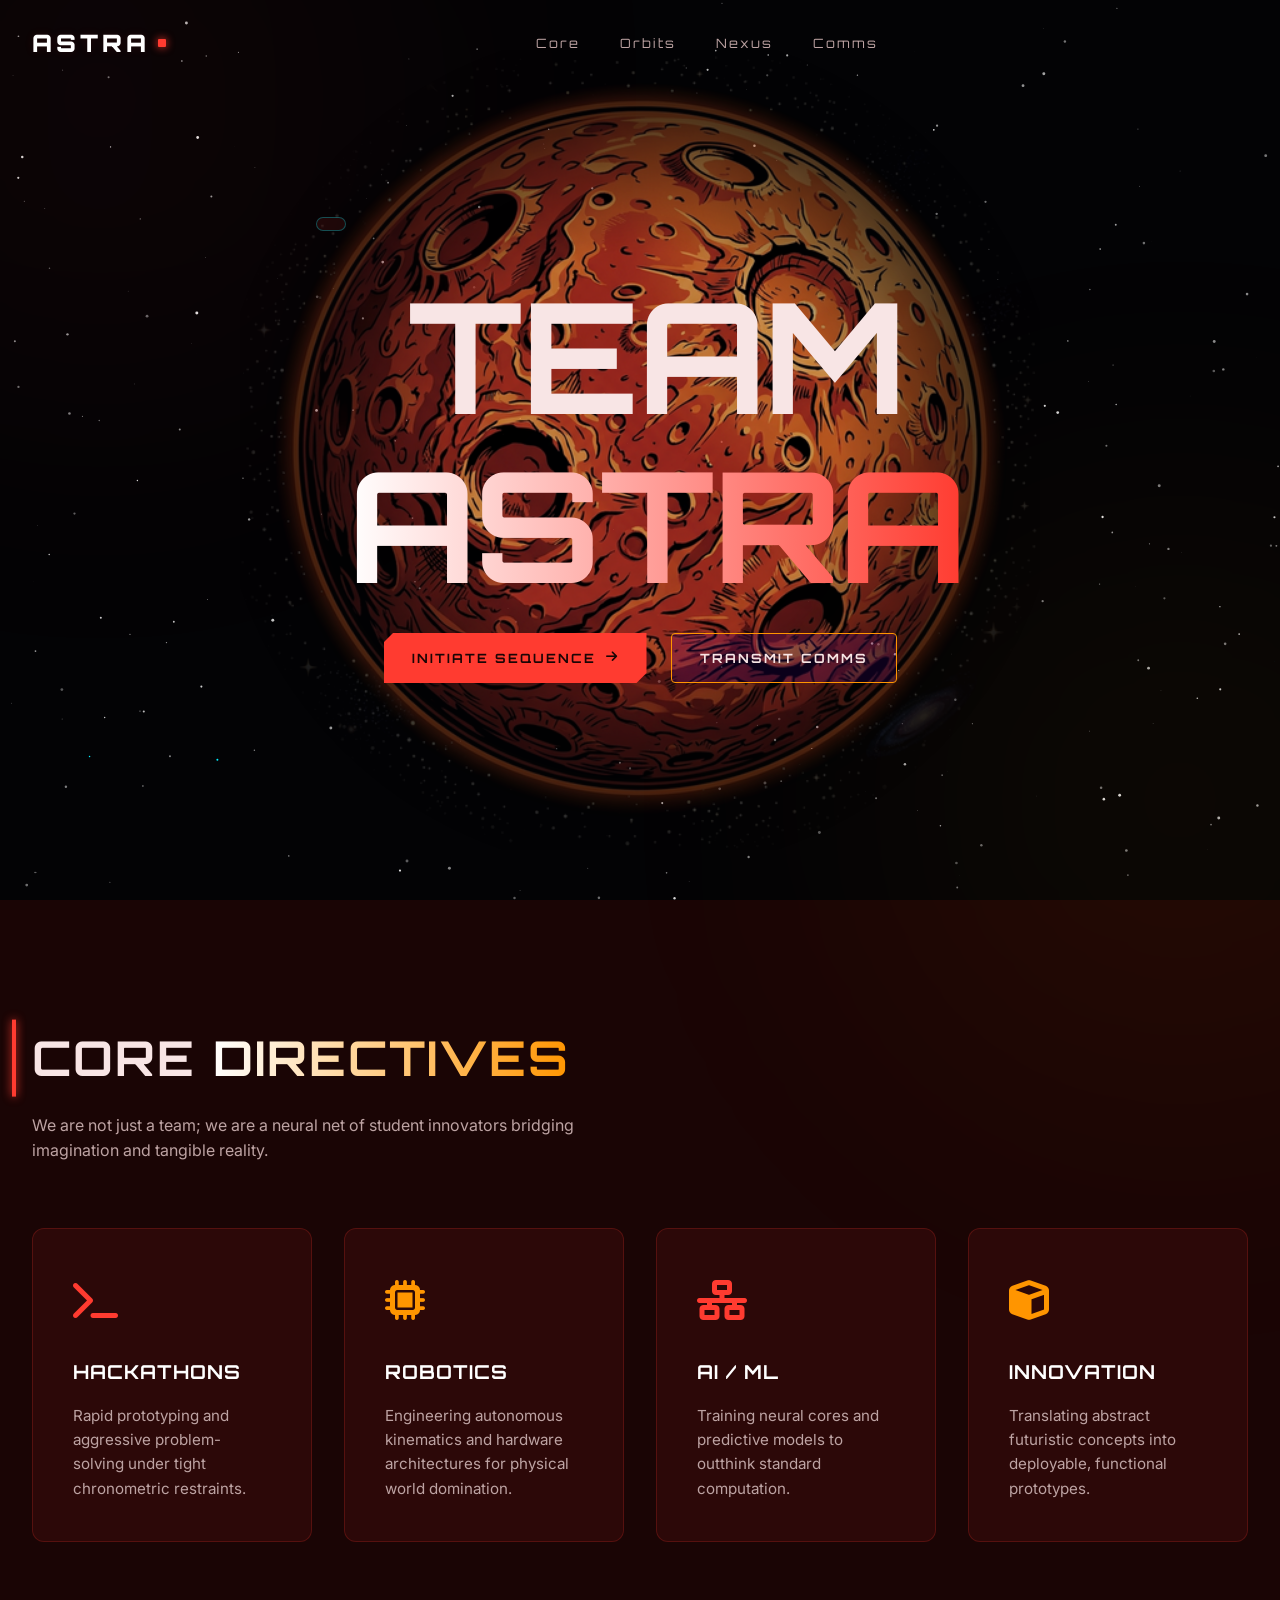
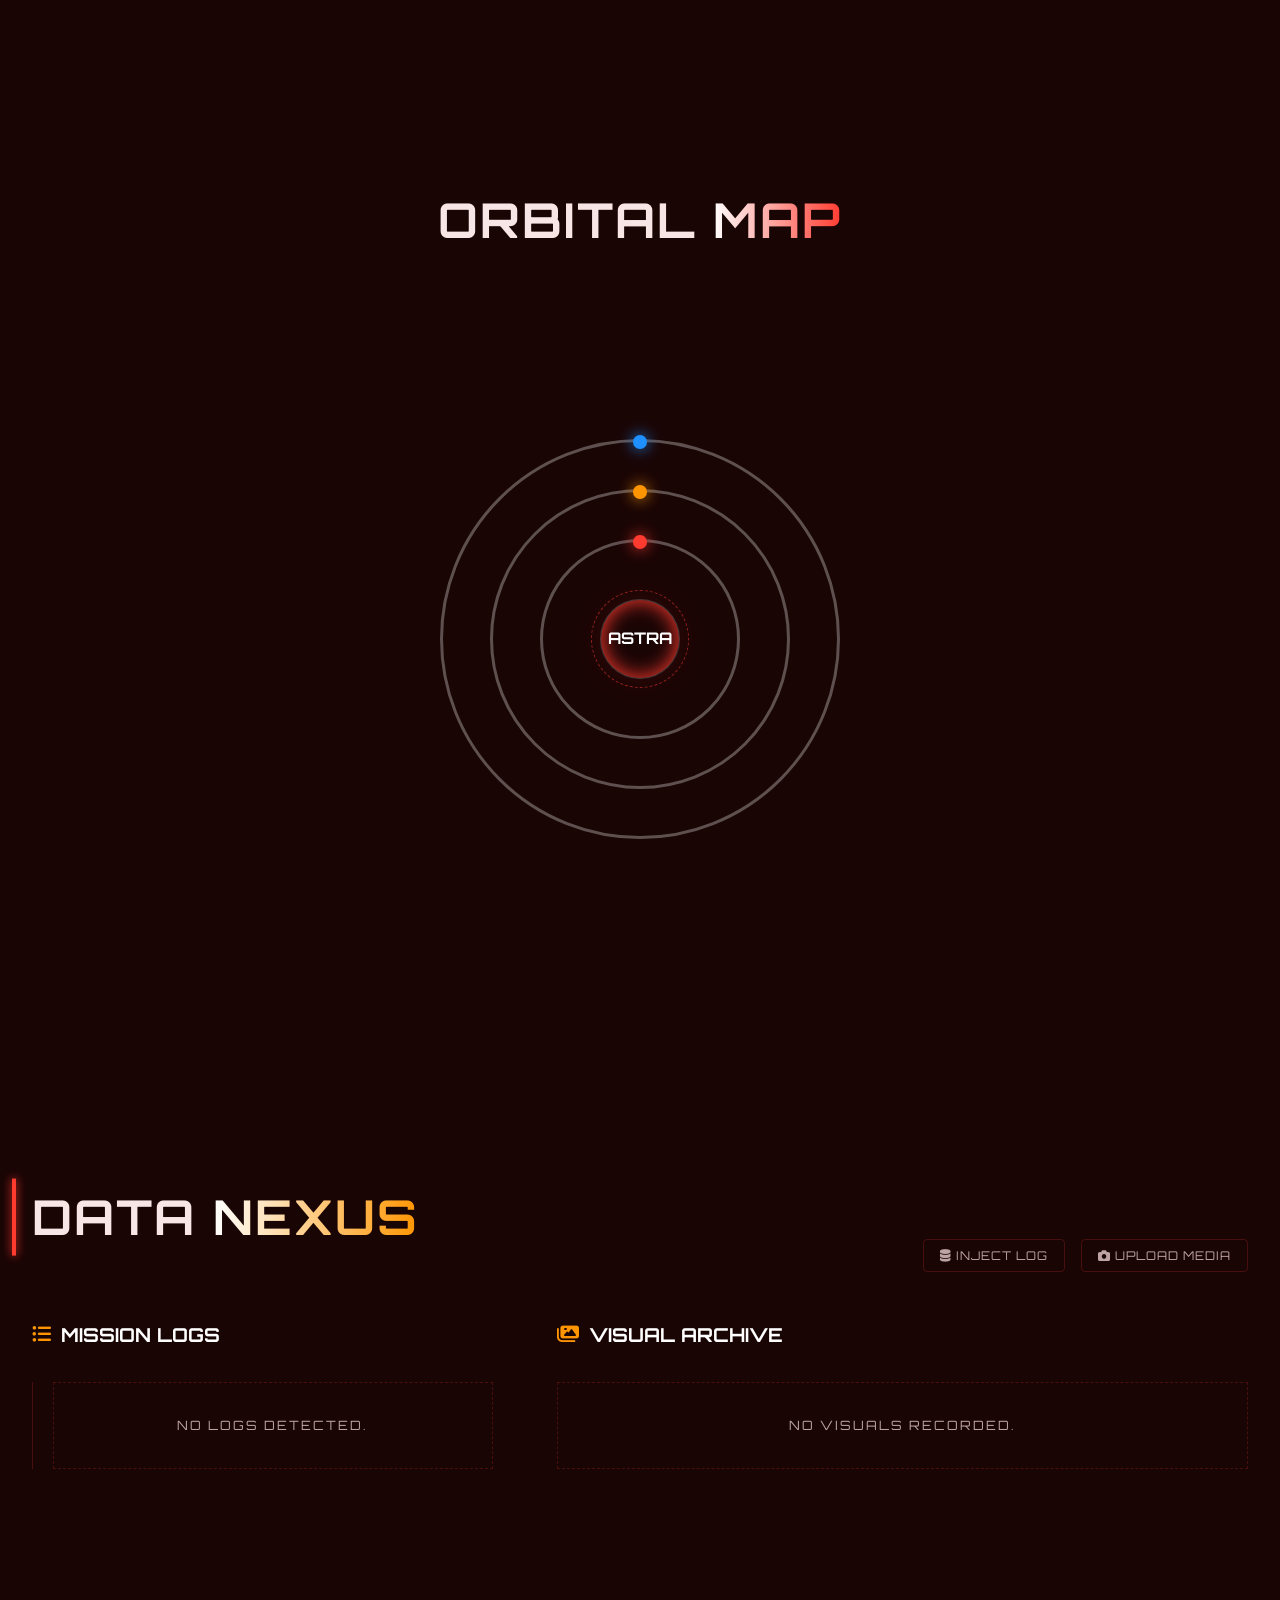
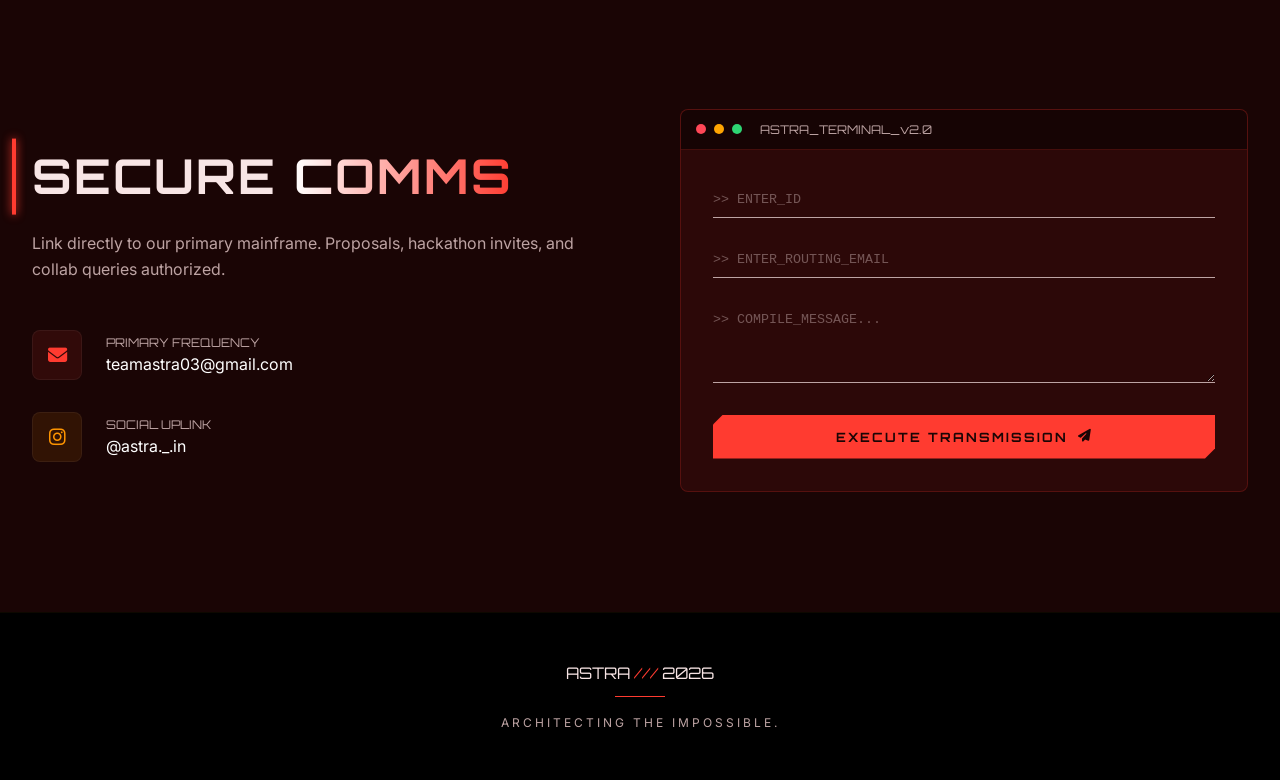
==== index.html @ 8702b0c3 "Add files via upload" ====
<!DOCTYPE html>
<html lang="en">

<head>
    <meta charset="UTF-8">
    <meta name="viewport" content="width=device-width, initial-scale=1.0">
    <title>TEAM ASTRA | Beyond Limits</title>
    <!-- Premium Fonts: Orbitron for titles, Inter for sleek body text -->
    <link rel="preconnect" href="https://fonts.googleapis.com">
    <link rel="preconnect" href="https://fonts.gstatic.com" crossorigin>
    <link
        href="https://fonts.googleapis.com/css2?family=Inter:wght@300;400;500;700&family=Orbitron:wght@400;700;900&display=swap"
        rel="stylesheet">
    <link rel="stylesheet" href="https://cdnjs.cloudflare.com/ajax/libs/font-awesome/6.4.0/css/all.min.css">
    <link rel="stylesheet" href="style.css">
</head>

<body>

    <!-- Cyber/Radar Boot Loader -->
    <div id="loader" class="cyber-loader">
        <div class="loader-content">
            <div class="astra-logo">
                <svg width="200" height="200" viewBox="0 0 200 200">
                    <!-- Left diagonal line of A -->
                    <path class="astra-a-path left" d="M50 150 L100 50 L120 50 L70 150 Z" />
                    <!-- Right diagonal line of A -->
                    <path class="astra-a-path right" d="M130 150 L100 50 L120 50 L160 150 Z" />
                    <!-- Horizontal crossbar of A -->
                    <path class="astra-a-path cross" d="M75 110 L135 110" />
                </svg>
            </div>
        </div>
    </div>

    <!-- Background Layer -->
    <canvas id="starfield"></canvas>

    <!-- Parallax Layers -->
    <div class="parallax-wrapper">
        <div class="parallax-layer layer-bg" id="parallax-planet">
            <img src="planet.png" alt="Planet" class="parallax-planet">
        </div>
    </div>

    <!-- Ambient Glows -->
    <div class="ambient-glow glow-cyan top-left"></div>
    <div class="ambient-glow glow-violet bottom-right"></div>

    <!-- Main Wrapper to sit above Canvas -->
    <div class="content-wrapper">

        <!-- Navbar -->
        <header class="navbar" id="navbar">
            <div class="nav-container">
                <a href="#hero" class="brand">
                    <span class="font-orbitron brand-text">ASTRA</span>
                    <span class="brand-dot"></span>
                </a>

                <nav class="nav-links">
                    <a href="#about" class="nav-item">Core<span class="nav-line"></span></a>
                    <a href="#domains" class="nav-item">Orbits<span class="nav-line"></span></a>
                    <a href="#nexus" class="nav-item">Nexus<span class="nav-line"></span></a>
                    <a href="#contact" class="nav-item">Comms<span class="nav-line"></span></a>
                </nav>

                <div class="mobile-toggle">
                    <div class="line"></div>
                    <div class="line"></div>
                    <div class="line"></div>
                </div>
            </div>
        </header>

        <!-- Hero Section -->
        <section id="hero" class="hero-section">
            <div class="container hero-container grid-overlay">
                <div class="hero-content reveal-on-load">
                    <div class="badge glow-border">
                        
                    </div>
                    <h1 class="hero-title font-orbitron">
                        <span>TEAM</span>
                        <span class="text-gradient-cyan">ASTRA</span>
                    </h1>
                   
                    <div class="hero-actions">
                        <a href="#about" class="cyber-btn btn-primary">
                            <span>INITIATE SEQUENCE</span>
                            <i class="fas fa-arrow-right"></i>
                        </a>
                        <a href="#contact" class="cyber-btn btn-secondary">
                            <span>TRANSMIT COMMS</span>
                        </a>
                    </div>
                </div>
            </div>

            <div class="scroll-prompt">
                <div class="cyber-mouse">
                    <div class="scroller"></div>
                </div>
                <span class="font-orbitron text-xs tracking-wide">DESCEND</span>
            </div>
        </section>

        <!-- About Core Architecture -->
        <section id="about" class="section about-section">
            <div class="container">
                <div class="section-header reveal-scroll">
                    <h2 class="font-orbitron section-title">CORE <span class="text-gradient-violet">DIRECTIVES</span>
                    </h2>
                    <p class="section-description">We are not just a team; we are a neural net of student innovators
                        bridging imagination and tangible reality.</p>
                </div>

                <div class="neo-grid">
                    <!-- Cards -->
                    <div class="neo-card reveal-scroll reveal-delay-1">
                        <div class="card-glow"></div>
                        <div class="neo-card-content">
                            <div class="icon-wrapper">
                                <i class="fas fa-terminal text-cyan"></i>
                            </div>
                            <h3 class="font-orbitron card-title">HACKATHONS</h3>
                            <p class="card-desc">Rapid prototyping and aggressive problem-solving under tight
                                chronometric restraints.</p>
                        </div>
                    </div>

                    <div class="neo-card reveal-scroll reveal-delay-2">
                        <div class="card-glow"></div>
                        <div class="neo-card-content">
                            <div class="icon-wrapper">
                                <i class="fas fa-microchip text-violet"></i>
                            </div>
                            <h3 class="font-orbitron card-title">ROBOTICS</h3>
                            <p class="card-desc">Engineering autonomous kinematics and hardware architectures for
                                physical world domination.</p>
                        </div>
                    </div>

                    <div class="neo-card reveal-scroll reveal-delay-3">
                        <div class="card-glow"></div>
                        <div class="neo-card-content">
                            <div class="icon-wrapper">
                                <i class="fas fa-network-wired text-cyan"></i>
                            </div>
                            <h3 class="font-orbitron card-title">AI / ML</h3>
                            <p class="card-desc">Training neural cores and predictive models to outthink standard
                                computation.</p>
                        </div>
                    </div>

                    <div class="neo-card reveal-scroll reveal-delay-4">
                        <div class="card-glow"></div>
                        <div class="neo-card-content">
                            <div class="icon-wrapper">
                                <i class="fas fa-cube text-violet"></i>
                            </div>
                            <h3 class="font-orbitron card-title">INNOVATION</h3>
                            <p class="card-desc">Translating abstract futuristic concepts into deployable, functional
                                prototypes.</p>
                        </div>
                    </div>
                </div>
            </div>
        </section>

        <!-- Tech Orbits (Solar System Map Redesign) -->
        <section id="domains" class="section domains-section">
            <div class="container">
                <div class="section-header reveal-scroll text-center">
                    <h2 class="font-orbitron section-title">ORBITAL <span class="text-gradient-cyan">MAP</span></h2>
                </div>

                <div class="orbital-map-container reveal-scroll">
                    <div class="center-core font-orbitron">
                        <span>ASTRA</span>
                        <div class="core-rings"></div>
                    </div>

                    <!-- Advanced Orbital Tracks & Planets -->
                    <div class="orbit-track track-1">
                        <div class="satellite sat-1" data-category="Robotics">
                            <div class="sat-core bg-cyan"></div>
                            <div class="tech-tooltip"><span>01</span> ROBOTICS</div>
                        </div>
                    </div>

                    <div class="orbit-track track-2">
                        <div class="satellite sat-2" data-category="Innovation/Ideathon">
                            <div class="sat-core bg-violet"></div>
                            <div class="tech-tooltip"><span>02</span> INNOVATION/IDEATHON</div>
                        </div>
                    </div>

                    <div class="orbit-track track-3">
                        <div class="satellite sat-3" data-category="AI/ML">
                            <div class="sat-core bg-blue"></div>
                            <div class="tech-tooltip"><span>03</span> AI/ML</div>
                        </div>
                    </div>
                </div>
            </div>
        </section>

        <!-- Data Nexus (Achievements & Gallery) -->
        <section id="nexus" class="section nexus-section">
            <div class="container">

                <div class="nexus-header reveal-scroll">
                    <h2 class="font-orbitron section-title">DATA <span class="text-gradient-violet">NEXUS</span></h2>
                    <div class="nexus-controls">
                        <button class="cyber-btn-outline" id="btn-upload-ach">
                            <i class="fas fa-database"></i> INJECT LOG
                        </button>
                        <button class="cyber-btn-outline" id="btn-upload-img">
                            <i class="fas fa-camera"></i> UPLOAD MEDIA
                        </button>
                        <input type="file" id="media-input" accept="image/*" style="display: none;">
                    </div>
                </div>

                <div class="nexus-grid">
                    <!-- Achievements Column -->
                    <div class="nexus-column achievements-col reveal-scroll">
                        <h3 class="font-orbitron sub-header"><i class="fas fa-list-ul"></i> MISSION LOGS</h3>
                        <div class="cyber-timeline" id="achievements-container">
                            <!-- Populated via JS -->
                            <div class="empty-state">NO LOGS DETECTED.</div>
                        </div>
                    </div>

                    <!-- Gallery Column -->
                    <div class="nexus-column gallery-col reveal-scroll reveal-delay-2">
                        <h3 class="font-orbitron sub-header"><i class="fas fa-images"></i> VISUAL ARCHIVE</h3>
                        <div class="cyber-gallery" id="gallery-container">
                            <!-- Populated via JS -->
                            <div class="empty-state">NO VISUALS RECORDED.</div>
                        </div>
                    </div>
                </div>
            </div>
        </section>

        <!-- Comms (Contact Form) -->
        <section id="contact" class="section contact-section">
            <div class="container">
                <div class="contact-grid">
                    <div class="contact-info reveal-scroll">
                        <h2 class="font-orbitron section-title">SECURE <span class="text-gradient-cyan">COMMS</span>
                        </h2>
                        <p class="contact-desc">Link directly to our primary mainframe. Proposals, hackathon invites,
                            and collab queries authorized.</p>

                        <div class="comms-methods">
                            <div class="comm-line">
                                <div class="comm-icon bg-cyan-dim"><i class="fas fa-envelope text-cyan"></i></div>
                                <div class="comm-data">
                                    <span class="font-orbitron text-xs text-muted">PRIMARY FREQUENCY</span>
                                    <span>teamastra03@gmail.com</span>
                                </div>
                            </div>
                            <div class="comm-line">
                                <div class="comm-icon bg-violet-dim"><i class="fab fa-instagram text-violet"></i></div>
                                <div class="comm-data">
                                    <span class="font-orbitron text-xs text-muted">SOCIAL UPLINK</span>
                                    <a href="https://www.instagram.com/astra._.in" target="_blank"
                                        class="cyber-link">@astra._.in</a>
                                </div>
                            </div>
                        </div>
                    </div>

                    <div class="contact-terminal reveal-scroll reveal-delay-2">
                        <div class="terminal-header">
                            <span class="dot red"></span>
                            <span class="dot yellow"></span>
                            <span class="dot green"></span>
                            <span class="terminal-title font-orbitron text-xs">ASTRA_TERMINAL_v2.0</span>
                        </div>
                        <form action="https://formsubmit.co/teamastra03@gmail.com" method="POST" class="cyber-form">
                            <input type="hidden" name="_captcha" value="false">
                            <input type="hidden" name="_subject" value="[ASTRA NEXUS] New Transmission">

                            <div class="input-group">
                                <input type="text" name="name" required class="cyber-input" placeholder=">> ENTER_ID">
                            </div>
                            <div class="input-group">
                                <input type="email" name="email" required class="cyber-input"
                                    placeholder=">> ENTER_ROUTING_EMAIL">
                            </div>
                            <div class="input-group">
                                <textarea name="message" rows="4" required class="cyber-input"
                                    placeholder=">> COMPILE_MESSAGE..."></textarea>
                            </div>

                            <button type="submit" class="cyber-btn btn-primary w-full">
                                <span>EXECUTE TRANSMISSION</span>
                                <i class="fas fa-paper-plane"></i>
                            </button>
                        </form>
                    </div>
                </div>
            </div>
        </section>

        <!-- Footer -->
        <footer class="cyber-footer">
            <div class="container text-center">
                <div class="footer-logo font-orbitron">ASTRA <span class="text-cyan">///</span> 2026</div>
                <div class="glitch-line"></div>
                <p class="text-xs text-muted mt-4 tracking-widest">ARCHITECTING THE IMPOSSIBLE.</p>
            </div>
        </footer>

    </div>

    <!-- Inject Modal -->
    <div id="inject-modal" class="cyber-modal">
        <div class="modal-box glass-panel-heavy">
            <button class="close-modal"><i class="fas fa-times"></i></button>
            <h3 class="font-orbitron text-cyan mb-4"><i class="fas fa-lock"></i> SYSTEM OVERRIDE: INJECT LOG</h3>
            <form id="inject-form" class="cyber-form">
                <div class="input-group">
                    <label class="font-orbitron text-xs text-muted">LOG DESIGNATION</label>
                    <input type="text" id="log-title" required class="cyber-input">
                </div>
                <div class="input-group">
                    <label class="font-orbitron text-xs text-muted">TEMPORAL MARKER</label>
                    <input type="date" id="log-date" required class="cyber-input">
                </div>
                <div class="input-group">
                    <label class="font-orbitron text-xs text-muted">LOG DATA</label>
                    <textarea id="log-desc" rows="3" required class="cyber-input"></textarea>
                </div>
                <button type="submit" class="cyber-btn btn-primary w-full mt-4">
                    <span>COMMIT TO MATRIX</span>
                </button>
            </form>
        </div>
    </div>

    <!-- Planet Modal overlay -->
    <div id="planet-modal" class="cyber-modal">
        <div class="modal-box glass-panel-heavy text-center planet-modal-box">
            <button class="close-modal planet-modal-close"><i class="fas fa-times"></i></button>
            <h3 class="font-orbitron text-cyan mb-4" id="planet-title">CATEGORY</h3>
            <p class="text-muted" id="planet-desc">Relevant orbital information dynamically loaded here.</p>
        </div>
    </div>

    <script src="script.js"></script>
</body>

</html>
---- style.css ----
:root {
    /* Hyper-Premium Space Theme */
    --c-space: #1a0505;
    /* Deep reddish black */
    --c-space-light: #2c0808;
    --c-cyan: #ff3b30;
    /* Blood red / fiery orange primary */
    --c-cyan-dim: rgba(255, 59, 48, 0.1);
    --c-violet: #ff9500;
    /* Warm orange secondary */
    --c-violet-dim: rgba(255, 149, 0, 0.1);
    --c-text-main: #f8e5e5;
    --c-text-muted: #bda3a3;

    /* Neo-Glassmorphism Borders/Backgrounds */
    --g-bg: rgba(44, 8, 8, 0.3);
    --g-border-top: rgba(255, 59, 48, 0.2);
    --g-border-bot: rgba(255, 149, 0, 0.05);

    /* Utilities */
    --transit: all 0.4s cubic-bezier(0.16, 1, 0.3, 1);
}

* {
    margin: 0;
    padding: 0;
    box-sizing: border-box;
    scroll-behavior: smooth;
}

body {
    background-color: var(--c-space);
    color: var(--c-text-main);
    font-family: 'Inter', sans-serif;
    line-height: 1.6;
    overflow-x: hidden;
}

/* Typography Enhancers */
.font-orbitron {
    font-family: 'Orbitron', sans-serif;
}

.text-gradient-cyan {
    background: linear-gradient(90deg, #fff, var(--c-cyan));
    -webkit-background-clip: text;
    background-clip: text;
    -webkit-text-fill-color: transparent;
}

.text-gradient-violet {
    background: linear-gradient(90deg, #fff, var(--c-violet));
    -webkit-background-clip: text;
    background-clip: text;
    -webkit-text-fill-color: transparent;
    text-align: center;
}

.text-cyan {
    color: var(--c-cyan);
}

.text-violet {
    color: var(--c-violet);
}

.text-muted {
    color: var(--c-text-muted);
}

.text-xs {
    font-size: 0.75rem;
}

.tracking-wide {
    letter-spacing: 0.05em;
}

.tracking-widest {
    letter-spacing: 0.25em;
}

.text-center {
    text-align: center;
}

.mt-4 {
    margin-top: 1rem;
}

.mb-4 {
    margin-bottom: 1rem;
}

.w-full {
    width: 100%;
}

.bg-cyan {
    background: var(--c-cyan);
    box-shadow: 0 0 15px var(--c-cyan);
}

.bg-violet {
    background: var(--c-violet);
    box-shadow: 0 0 15px var(--c-violet);
}

.bg-blue {
    background: #1e90ff;
    box-shadow: 0 0 15px #1e90ff;
}

.bg-orange {
    background: #ff9f43;
    box-shadow: 0 0 15px #ff9f43;
}

.bg-white {
    background: #fff;
    box-shadow: 0 0 15px #fff;
}

.bg-cyan-dim {
    background: var(--c-cyan-dim);
}

.bg-violet-dim {
    background: var(--c-violet-dim);
}

/* Layout Geometry */
.container {
    max-width: 1280px;
    margin: 0 auto;
    padding: 0 2rem;
    position: relative;
    z-index: 2;
}

.section {
    padding: 120px 0;
    position: relative;
}

/* Starfield Canvas Background & Ambient Glow */
#starfield {
    position: fixed;
    top: 0;
    left: 0;
    width: 100vw;
    height: 100vh;
    z-index: 0;
    pointer-events: none;
}

/* Parallax Layers */
.parallax-wrapper {
    position: fixed;
    top: 0;
    left: 0;
    width: 100vw;
    height: 100vh;
    overflow: hidden;
    z-index: 1;
    /* Above starfield, below content */
    pointer-events: none;
    display: flex;
    justify-content: center;
    align-items: center;
}

.parallax-layer {
    position: absolute;
    will-change: transform;
    display: flex;
    justify-content: center;
    align-items: center;
    width: 100%;
    height: 100%;
}

.parallax-planet {
    width: 80vw;
    max-width: 800px;
    opacity: 0.8;
    filter: drop-shadow(0 0 50px rgba(255, 59, 48, 0.5));
    -webkit-mask-image: radial-gradient(circle at center, black 35%, transparent 75%);
    mask-image: radial-gradient(circle at center, black 35%, transparent 75%);
}

.ambient-glow {
    position: absolute;
    width: 600px;
    height: 600px;
    border-radius: 50%;
    filter: blur(150px);
    z-index: 0;
    opacity: 0.5;
    pointer-events: none;
}

.glow-cyan {
    background: var(--c-cyan-dim);
}

.glow-violet {
    background: var(--c-violet-dim);
}

.top-left {
    top: -200px;
    left: -200px;
}

.bottom-right {
    bottom: -200px;
    right: -200px;
    position: fixed;
}

.content-wrapper {
    position: relative;
    z-index: 2;
}

/* Loader System */
.cyber-loader {
    position: fixed;
    inset: 0;
    background: var(--c-space);
    z-index: 9999;
    display: flex;
    flex-direction: column;
    justify-content: center;
    align-items: center;
    transition: opacity 0.8s cubic-bezier(1, 0, 0, 1), visibility 0.8s;
}

.loader-content {
    display: flex;
    flex-direction: column;
    align-items: center;
    gap: 2rem;
}

/* ASTRA Letter A Drawing Animation */
.astra-logo {
    position: relative;
    width: 200px;
    height: 200px;
    display: flex;
    align-items: center;
    justify-content: center;
}

.astra-a-path {
    position: absolute;
    stroke: var(--c-cyan);
    stroke-width: 4;
    fill: none;
    stroke-linecap: round;
    stroke-linejoin: round;
    filter: drop-shadow(0 0 10px var(--c-cyan));
}

.astra-a-path.left {
    stroke-dasharray: 150;
    stroke-dashoffset: 150;
    animation: draw-left 2s ease-in-out infinite;
}

.astra-a-path.right {
    stroke-dasharray: 150;
    stroke-dashoffset: 150;
    animation: draw-right 2s ease-in-out infinite 0.5s;
}

.astra-a-path.cross {
    stroke-dasharray: 60;
    stroke-dashoffset: 60;
    animation: draw-cross 2s ease-in-out infinite 1s;
}

@keyframes draw-left {
    0%, 20% {
        stroke-dashoffset: 150;
        opacity: 0;
    }
    40%, 100% {
        stroke-dashoffset: 0;
        opacity: 1;
    }
}

@keyframes draw-right {
    0%, 40% {
        stroke-dashoffset: 150;
        opacity: 0;
    }
    60%, 100% {
        stroke-dashoffset: 0;
        opacity: 1;
    }
}

@keyframes draw-cross {
    0%, 60% {
        stroke-dashoffset: 60;
        opacity: 0;
    }
    80%, 100% {
        stroke-dashoffset: 0;
        opacity: 1;
    }
}

/* Pulsing glow effect */
.astra-logo::after {
    content: '';
    position: absolute;
    width: 100%;
    height: 100%;
    border-radius: 50%;
    background: radial-gradient(circle, var(--c-cyan-dim) 0%, transparent 70%);
    animation: logo-glow 3s ease-in-out infinite;
    z-index: -1;
}

@keyframes logo-glow {
    0%, 100% {
        opacity: 0.3;
        transform: scale(1);
    }
    50% {
        opacity: 0.8;
        transform: scale(1.1);
    }
}

.loader-text-wrapper {
    text-align: center;
}

.loader-sub {
    font-size: 0.75rem;
    color: var(--c-text-muted);
    font-family: 'Space Grotesk', monospace;
    margin-top: 10px;
}

/* Navbar Neo-Glassmorphism */
.navbar {
    position: fixed;
    top: 0;
    width: 100%;
    z-index: 1000;
    background: transparent;
    transition: var(--transit);
    border-bottom: 1px solid transparent;
}

.navbar.scrolled {
    background: rgba(3, 3, 5, 0.7);
    backdrop-filter: blur(16px);
    -webkit-backdrop-filter: blur(16px);
    border-bottom: 1px solid var(--g-border-top);
}

.nav-container {
    display: flex;
    justify-content: space-between;
    align-items: center;
    padding: 1.5rem 2rem;
    max-width: 1400px;
    margin: 0 auto;
}

.brand {
    display: flex;
    align-items: center;
    text-decoration: none;
    gap: 8px;
}

.brand-text {
    font-size: 1.5rem;
    font-weight: 900;
    letter-spacing: 4px;
    color: #fff;
    text-shadow: 0 0 10px var(--c-cyan-dim);
}

.brand-dot {
    width: 8px;
    height: 8px;
    background: var(--c-cyan);
    border-radius: 1px;
    /* Square dot */
    box-shadow: 0 0 8px var(--c-cyan);
    animation: pulse 2s infinite alternate;
}

.nav-links {
    display: flex;
    gap: 2.5rem;
}

.nav-item {
    font-family: 'Orbitron', sans-serif;
    color: var(--c-text-muted);
    text-decoration: none;
    font-size: 0.8rem;
    letter-spacing: 2px;
    position: relative;
    padding: 5px 0;
    transition: var(--transit);
}

.nav-item:hover {
    color: #fff;
}

.nav-line {
    position: absolute;
    bottom: 0;
    left: 0;
    width: 0%;
    height: 1px;
    background: var(--c-cyan);
    transition: var(--transit);
}

.nav-item:hover .nav-line {
    width: 100%;
    box-shadow: 0 0 8px var(--c-cyan);
}

/* Cyber Buttons */
.cyber-btn {
    display: inline-flex;
    align-items: center;
    justify-content: center;
    gap: 10px;
    padding: 14px 28px;
    font-family: 'Orbitron', sans-serif;
    font-size: 0.8rem;
    font-weight: 700;
    letter-spacing: 2px;
    text-decoration: none;
    cursor: pointer;
    border: none;
    position: relative;
    overflow: hidden;
    transition: var(--transit);
    /* Sci-fi slanted cut corners */
    clip-path: polygon(10px 0, 100% 0, 100% calc(100% - 10px), calc(100% - 10px) 100%, 0 100%, 0 10px);
}

.btn-primary {
    background: var(--c-cyan);
    color: var(--c-space);
}

.btn-primary::before {
    content: '';
    position: absolute;
    top: 0;
    left: -100%;
    width: 50%;
    height: 100%;
    background: linear-gradient(90deg, transparent, rgba(255, 255, 255, 0.4), transparent);
    transform: skewX(-20deg);
    transition: 0.5s;
}

.btn-primary:hover::before {
    left: 150%;
}

.btn-primary:hover {
    box-shadow: 0 0 20px var(--c-cyan-dim);
    transform: translateY(-2px);
}

.btn-secondary {
    background: rgba(112, 0, 255, 0.1);
    color: var(--c-text-main);
    border: 1px solid var(--c-violet);
    clip-path: none;
    border-radius: 4px;
}

.btn-secondary:hover {
    background: var(--c-violet);
    box-shadow: 0 0 20px var(--c-violet-dim);
}

.cyber-btn-outline {
    background: transparent;
    border: 1px solid var(--g-border-top);
    color: var(--c-text-muted);
    padding: 8px 16px;
    font-family: 'Orbitron';
    font-size: 0.75rem;
    letter-spacing: 1px;
    cursor: pointer;
    transition: var(--transit);
    border-radius: 4px;
}

.cyber-btn-outline:hover {
    border-color: var(--c-cyan);
    color: var(--c-cyan);
    background: var(--c-cyan-dim);
}

/* Hero Section */
.hero-section {
    min-height: 100vh;
    display: flex;
    align-items: center;
    justify-content: center;
}

.hero-content {
    max-width: 800px;
}

.badge {
    display: inline-flex;
    align-items: center;
    gap: 8px;
    padding: 6px 14px;
    font-family: 'Orbitron';
    font-size: 0.7rem;
    color: var(--c-cyan);
    background: var(--c-cyan-dim);
    border: 1px solid rgba(0, 240, 255, 0.3);
    border-radius: 20px;
    margin-bottom: 2rem;
}

.pulse-dot {
    width: 6px;
    height: 6px;
    background: var(--c-cyan);
    border-radius: 50%;
    box-shadow: 0 0 8px var(--c-cyan);
    animation: pulse 1s infinite alternate;
}

@keyframes pulse {
    to {
        opacity: 0.3;
        transform: scale(0.8);
    }
}

.hero-title {
    font-size: clamp(5rem, 12vw, 10rem);
    line-height: 1.1;
    letter-spacing: -2px;
    margin-bottom: 1.5rem;
    text-align: center;
    display: flex;
    flex-direction: column;
    align-items: center;
    margin-left: 2rem;
}

.hero-subtitle {
    font-size: 1.1rem;
    color: var(--c-text-muted);
    max-width: 600px;
    margin-bottom: 3rem;
}

.hero-actions {
    display: flex;
    gap: 1.5rem;
    justify-content: center;
}

/* Scroll Prompt */
.scroll-prompt {
    position: absolute;
    bottom: 40px;
    left: 50%;
    transform: translateX(-50%);
    display: flex;
    flex-direction: column;
    align-items: center;
    gap: 10px;
    color: var(--c-text-muted);
}

.cyber-mouse {
    width: 24px;
    height: 38px;
    border: 1px solid var(--c-text-muted);
    border-radius: 12px;
    position: relative;
}

.scroller {
    width: 2px;
    height: 6px;
    background: var(--c-cyan);
    position: absolute;
    top: 6px;
    left: 50%;
    transform: translateX(-50%);
    border-radius: 2px;
    animation: scroll-wheel 1.5s infinite;
}

@keyframes scroll-wheel {
    to {
        transform: translate(-50%, 15px);
        opacity: 0;
    }
}

/* Common Section Headers */
.section-header {
    margin-bottom: 4rem;
}

.section-title {
    font-size: 3rem;
    letter-spacing: 2px;
    position: relative;
    display: inline-block;
    margin-bottom: 1rem;
}

.section-title::before {
    content: '';
    position: absolute;
    left: -20px;
    top: 50%;
    transform: translateY(-50%);
    width: 4px;
    height: 100%;
    background: var(--c-cyan);
    box-shadow: 0 0 10px var(--c-cyan);
}

.text-center .section-title::before {
    display: none;
}

.section-description {
    color: var(--c-text-muted);
    max-width: 600px;
}

/* Desktop adjustments for section titles */
@media (min-width: 769px) {
    .section-title {
        margin-left: 0;
    }
}

/* Neo-Grid Cards (About) */
.neo-grid {
    display: grid;
    grid-template-columns: repeat(auto-fit, minmax(280px, 1fr));
    gap: 2rem;
}

.neo-card {
    position: relative;
    background: var(--c-space-light);
    border: 1px solid var(--g-border-top);
    border-radius: 12px;
    padding: 2.5rem;
    overflow: hidden;
    transition: var(--transit);
}

.card-glow {
    position: absolute;
    top: 0;
    left: 0;
    width: 100%;
    height: 100%;
    background: radial-gradient(circle at center, var(--c-cyan-dim) 0%, transparent 70%);
    opacity: 0;
    transition: var(--transit);
    pointer-events: none;
}

.neo-card:hover {
    border-color: var(--c-cyan);
    transform: translateY(-5px);
    box-shadow: 0 10px 30px rgba(0, 0, 0, 0.5);
}

.neo-card:hover .card-glow {
    opacity: 1;
}

.icon-wrapper {
    font-size: 2.5rem;
    margin-bottom: 1.5rem;
}

.card-title {
    font-size: 1.2rem;
    margin-bottom: 1rem;
    color: #fff;
    letter-spacing: 1px;
}

.card-desc {
    color: var(--c-text-muted);
    font-size: 0.95rem;
}

/* Orchestral Orbital Map (Domains) */
.orbital-map-container {
    position: relative;
    width: 600px;
    height: 600px;
    margin: 0 auto;
    border-radius: 50%;
}

.center-core {
    position: absolute;
    top: 50%;
    left: 50%;
    transform: translate(-50%, -50%);
    width: 80px;
    height: 80px;
    background: var(--c-space);
    border: 1px solid rgba(255, 255, 255, 0.2);
    border-radius: 50%;
    display: flex;
    justify-content: center;
    align-items: center;
    color: #fff;
    font-weight: 700;
    z-index: 10;
    box-shadow: inset 0 0 20px var(--c-cyan), 0 0 30px var(--c-cyan-dim);
}

.core-rings {
    position: absolute;
    inset: -10px;
    border: 1px dashed var(--c-cyan);
    border-radius: 50%;
    animation: spin 10s linear infinite;
    opacity: 0.5;
}

.orbit-track {
    position: absolute;
    top: 50%;
    left: 50%;
    transform: translate(-50%, -50%);
    border: 3px solid rgba(255, 255, 255, 0.3);
    /* Dark white as requested */
    border-radius: 50%;
    transition: border-color 0.3s;
    pointer-events: none;
    /* Ignore clicks on the invisible track background so inner planets can be clicked */
}

.orbit-track:hover {
    border-color: rgba(255, 255, 255, 0.6);
}

.track-1 {
    width: 200px;
    height: 200px;
    animation: orb-spin 15s linear infinite;
}

.track-2 {
    width: 300px;
    height: 300px;
    animation: orb-spin-rev 20s linear infinite;
}

.track-3 {
    width: 400px;
    height: 400px;
    animation: orb-spin 25s linear infinite;
}

.track-4 {
    width: 500px;
    height: 500px;
    animation: orb-spin-rev 30s linear infinite;
}

.track-5 {
    width: 600px;
    height: 600px;
    animation: orb-spin 35s linear infinite;
}

@keyframes orb-spin {
    to {
        transform: translate(-50%, -50%) rotate(360deg);
    }
}

@keyframes orb-spin-rev {
    to {
        transform: translate(-50%, -50%) rotate(-360deg);
    }
}

.satellite {
    position: absolute;
    top: 0;
    left: 50%;
    transform: translate(-50%, -50%);
    width: 32px;
    height: 32px;
    display: flex;
    justify-content: center;
    align-items: center;
    cursor: auto;
    /* Fixes cursor issue */
    pointer-events: auto;
    /* Restore clicks on the planet itself */
}

/* Reverse rotation on satellite to keep tooltip upright */
.track-1 .satellite {
    animation: orb-spin-rev 15s linear infinite;
}

.track-2 .satellite {
    animation: orb-spin 20s linear infinite;
}

.track-3 .satellite {
    animation: orb-spin-rev 25s linear infinite;
}

.track-4 .satellite {
    animation: orb-spin 30s linear infinite;
}

.track-5 .satellite {
    animation: orb-spin-rev 35s linear infinite;
}

.sat-core {
    width: 14px;
    height: 14px;
    border-radius: 50%;
    transition: var(--transit);
    cursor: pointer;
}

.satellite:hover .sat-core {
    transform: scale(1.6);
    box-shadow: 0 0 20px currentColor;
    /* Inherits from specific bg-* utility */
}

.tech-tooltip {
    position: absolute;
    bottom: 30px;
    left: 50%;
    transform: translateX(-50%) scale(0.8);
    opacity: 0;
    pointer-events: none;
    background: #111e2b;
    /* Navy/Charcoal high contrast bg */
    border: 1px solid var(--c-cyan);
    color: #ffffff;
    /* Explicit white high contrast */
    padding: 6px 12px;
    font-family: 'Orbitron';
    font-size: 0.75rem;
    font-weight: 700;
    white-space: nowrap;
    transition: var(--transit);
    backdrop-filter: blur(4px);
    box-shadow: 0 4px 15px rgba(0, 0, 0, 0.8);
    /* Sci-fi targeting box aesthetics */
    border-top-left-radius: 4px;
    border-bottom-right-radius: 4px;
}

.tech-tooltip span {
    color: var(--c-cyan);
    margin-right: 5px;
}

.tech-tooltip::before {
    content: '';
    position: absolute;
    bottom: -6px;
    left: 50%;
    transform: translateX(-50%);
    width: 1px;
    height: 6px;
    background: var(--c-cyan);
}

.satellite:hover .tech-tooltip {
    opacity: 1;
    transform: translateX(-50%) scale(1);
}

.orbital-map-container:hover .orbit-track {
    animation-play-state: paused;
}

.orbital-map-container:hover .satellite {
    animation-play-state: paused;
}

/* Data Nexus (Storage) */
.nexus-header {
    display: flex;
    justify-content: space-between;
    align-items: flex-end;
    margin-bottom: 3rem;
}

.nexus-controls {
    display: flex;
    gap: 1rem;
}

.nexus-grid {
    display: grid;
    grid-template-columns: 1fr 1.5fr;
    gap: 4rem;
}

.sub-header {
    font-size: 1.2rem;
    margin-bottom: 2rem;
    color: #fff;
    display: flex;
    align-items: center;
    gap: 10px;
}

.sub-header i {
    color: var(--c-violet);
}

.cyber-timeline {
    border-left: 1px solid var(--g-border-top);
    padding-left: 20px;
    display: flex;
    flex-direction: column;
    gap: 2rem;
}

.ach-item {
    position: relative;
    background: var(--c-space-light);
    border: 1px solid var(--g-border-top);
    padding: 1.5rem;
    border-radius: 8px;
    transition: var(--transit);
}

.ach-item::before {
    content: '';
    position: absolute;
    left: -24px;
    top: 20px;
    width: 7px;
    height: 7px;
    background: var(--c-cyan);
    border-radius: 50%;
    box-shadow: 0 0 10px var(--c-cyan);
}

.ach-item:hover {
    border-color: var(--c-cyan-dim);
    box-shadow: inset 0 0 20px var(--c-cyan-dim);
}

.ach-date {
    font-family: 'Orbitron';
    font-size: 0.7rem;
    color: var(--c-cyan);
    margin-bottom: 5px;
}

.ach-title {
    color: #fff;
    font-size: 1.1rem;
    margin-bottom: 5px;
}

.empty-state {
    font-family: 'Orbitron';
    color: var(--c-text-muted);
    font-size: 0.8rem;
    letter-spacing: 2px;
    padding: 2rem;
    border: 1px dashed var(--g-border-top);
    text-align: center;
}

/* Ultra sleek delete buttons */
.delete-btn-x {
    position: absolute;
    top: 10px;
    right: 10px;
    background: transparent;
    color: var(--c-text-muted);
    border: none;
    cursor: pointer;
    opacity: 0;
    transition: var(--transit);
}

.ach-item:hover .delete-btn-x,
.gal-item:hover .delete-btn-x {
    opacity: 1;
}

.delete-btn-x:hover {
    color: #ff2a2a;
    transform: scale(1.2);
}

.cyber-gallery {
    display: grid;
    grid-template-columns: repeat(auto-fill, minmax(180px, 1fr));
    gap: 1rem;
}

.gal-item {
    position: relative;
    aspect-ratio: 1;
    overflow: hidden;
    border-radius: 8px;
    border: 1px solid var(--g-border-top);
}

.gal-item img {
    width: 100%;
    height: 100%;
    object-fit: cover;
    filter: grayscale(80%) contrast(1.2);
    transition: var(--transit);
}

.gal-item:hover img {
    filter: grayscale(0%) contrast(1);
    transform: scale(1.05);
}


/* Secure Comms (Contact) */
.contact-grid {
    display: grid;
    grid-template-columns: 1fr 1fr;
    gap: 5rem;
    align-items: center;
}

.contact-desc {
    color: var(--c-text-muted);
    margin-bottom: 3rem;
}

.comms-methods {
    display: flex;
    flex-direction: column;
    gap: 2rem;
}

.comm-line {
    display: flex;
    align-items: center;
    gap: 1.5rem;
}

.comm-icon {
    width: 50px;
    height: 50px;
    border-radius: 8px;
    display: flex;
    justify-content: center;
    align-items: center;
    font-size: 1.2rem;
    border: 1px solid rgba(255, 255, 255, 0.05);
}

.comm-data {
    display: flex;
    flex-direction: column;
    color: #fff;
}

.cyber-link {
    color: #fff;
    text-decoration: none;
    transition: var(--transit);
}

.cyber-link:hover {
    color: var(--c-violet);
    text-shadow: 0 0 10px var(--c-violet);
}

/* Terminal Form */
.contact-terminal {
    background: var(--c-space-light);
    border: 1px solid var(--g-border-top);
    border-radius: 8px;
    overflow: hidden;
}

.terminal-header {
    background: rgba(0, 0, 0, 0.5);
    padding: 10px 15px;
    display: flex;
    align-items: center;
    gap: 8px;
    border-bottom: 1px solid var(--g-border-top);
}

.dot {
    width: 10px;
    height: 10px;
    border-radius: 50%;
}

.red {
    background: #ff4757;
}

.yellow {
    background: #ffa502;
}

.green {
    background: #2ed573;
}

.terminal-title {
    margin-left: 10px;
    color: var(--c-text-muted);
}

.cyber-form {
    padding: 2rem;
    display: flex;
    flex-direction: column;
    gap: 1.5rem;
}

.cyber-input {
    width: 100%;
    background: transparent;
    border: none;
    border-bottom: 1px solid var(--c-text-muted);
    color: var(--c-cyan);
    font-family: 'Space Grotesk', monospace;
    padding: 10px 0;
    transition: var(--transit);
}

.cyber-input:focus {
    outline: none;
    border-bottom-color: var(--c-cyan);
    box-shadow: 0 5px 15px -10px var(--c-cyan);
}

.cyber-input::placeholder {
    color: var(--c-text-muted);
    opacity: 0.5;
}

/* Modal Override */
.cyber-modal {
    position: fixed;
    inset: 0;
    background: rgba(0, 0, 0, 0.8);
    backdrop-filter: blur(10px);
    display: flex;
    justify-content: center;
    align-items: center;
    opacity: 0;
    pointer-events: none;
    /* Fixed: explicitly ignore clicks when hidden */
    transition: var(--transit);
    z-index: 10000;
}

.cyber-modal.show {
    opacity: 1;
    pointer-events: auto;
    /* Fixed: restore clicks when shown */
}

/* Modal Inner Box */
.modal-box {
    transform: scale(0.9);
    opacity: 0;
    transition: var(--transit);
}

.cyber-modal.show .modal-box {
    transform: scale(1);
    opacity: 1;
}

/* Planet Modal specific override */
.planet-modal-box {
    background: rgba(17, 30, 43, 0.85);
    border: 1px solid var(--c-cyan);
    box-shadow: 0 0 30px rgba(0, 0, 0, 0.8);
    backdrop-filter: blur(15px);
    -webkit-backdrop-filter: blur(15px);
}

.glass-panel-heavy {
    background: var(--c-space-light);
    border: 1px solid var(--c-cyan-dim);
    box-shadow: 0 0 50px rgba(0, 240, 255, 0.1);
    padding: 2.5rem;
    width: 90%;
    max-width: 500px;
    border-radius: 8px;
    position: relative;
    transform: translateY(20px);
    transition: var(--transit);
}

.cyber-modal.show .glass-panel-heavy {
    transform: translateY(0);
}

.close-modal {
    position: absolute;
    top: 15px;
    right: 20px;
    background: transparent;
    border: none;
    color: var(--c-text-muted);
    font-size: 1.2rem;
    cursor: pointer;
}

.close-modal:hover {
    color: #fff;
}

/* Footer */
.cyber-footer {
    padding: 3rem 0;
    background: #000;
    border-top: 1px solid var(--g-border-bot);
    position: relative;
}

.glitch-line {
    height: 1px;
    width: 50px;
    background: var(--c-cyan);
    margin: 10px auto;
}

/* Animations & Scroll Reveals */
.reveal-on-load {
    opacity: 0;
    transform: translateY(30px);
    animation: fadeUp 1s ease 1s forwards;
}

.reveal-scroll {
    opacity: 0;
    transform: translateY(30px);
    transition: opacity 0.8s ease, transform 0.8s ease;
}

.reveal-scroll.active {
    opacity: 1;
    transform: translateY(0);
}

.reveal-delay-1 {
    transition-delay: 0.1s;
}

.reveal-delay-2 {
    transition-delay: 0.2s;
}

.reveal-delay-3 {
    transition-delay: 0.3s;
}

.reveal-delay-4 {
    transition-delay: 0.4s;
}

@keyframes fadeUp {
    to {
        opacity: 1;
        transform: translateY(0);
    }
}

/* Responsive */
@media (max-width: 992px) {

    .nexus-grid,
    .contact-grid {
        grid-template-columns: 1fr;
    }

    .hero-title {
        font-size: 6rem;
    }
}

@media (max-width: 768px) {
    .nav-links {
        position: fixed;
        top: 0;
        right: -100%;
        width: 100vw;
        height: 100vh;
        background: rgba(3, 3, 5, 0.98);
        flex-direction: column;
        justify-content: center;
        align-items: center;
        transition: var(--transit);
    }

    .nav-links.active {
        right: 0;
    }

    .mobile-toggle {
        display: flex;
        flex-direction: column;
        gap: 5px;
        z-index: 1001;
        cursor: pointer;
    }

    .mobile-toggle .line {
        width: 30px;
        height: 2px;
        background: #fff;
        transition: var(--transit);
    }

    .mobile-toggle.active .line:nth-child(1) {
        transform: translateY(7px) rotate(45deg);
    }

    .mobile-toggle.active .line:nth-child(2) {
        opacity: 0;
    }

    .mobile-toggle.active .line:nth-child(3) {
        transform: translateY(-7px) rotate(-45deg);
    }

    .orbital-map-container {
        width: 450px;
        height: 450px;
    }

    .track-1 {
        width: 150px;
        height: 150px;
    }

    .track-2 {
        width: 225px;
        height: 225px;
    }

    .track-3 {
        width: 300px;
        height: 300px;
    }

    .track-4 {
        width: 375px;
        height: 375px;
    }

    .track-5 {
        width: 450px;
        height: 450px;
    }
}

@media (max-width: 480px) {
    .container {
        padding: 0 1rem;
    }

    .section {
        padding: 80px 0;
    }

    .nav-container {
        padding: 1rem;
    }

    .brand-text {
        font-size: 1.2rem;
        letter-spacing: 2px;
    }

    .hero-title {
        font-size: 4rem;
    }

    .hero-subtitle {
        font-size: 0.9rem;
        line-height: 1.4;
    }

    .hero-actions {
        flex-direction: column;
        gap: 1rem;
        align-items: center;
    }

    .hero-actions .cyber-btn {
        width: 100%;
        max-width: 280px;
        padding: 12px 20px;
        font-size: 0.75rem;
    }

    .neo-grid {
        grid-template-columns: 1fr;
        gap: 2rem;
    }

    .neo-card {
        padding: 1.5rem;
    }

    .card-title {
        font-size: 1rem;
    }

    .card-desc {
        font-size: 0.85rem;
    }

    .orbital-map-container {
        width: 400px;
        height: 400px;
    }

    .track-1 {
        width: 130px;
        height: 130px;
    }

    .track-2 {
        width: 195px;
        height: 195px;
    }

    .track-3 {
        width: 260px;
        height: 260px;
    }

    .track-4 {
        width: 325px;
        height: 325px;
    }

    .track-5 {
        width: 390px;
        height: 390px;
    }

    .center-core {
        font-size: 0.8rem;
    }

    .tech-tooltip {
        font-size: 0.7rem;
        padding: 4px 8px;
    }

    .nexus-controls {
        flex-direction: column;
        gap: 1rem;
    }

    .cyber-btn-outline {
        width: 100%;
        justify-content: center;
    }

    .nexus-column {
        padding: 1.5rem;
    }

    .sub-header {
        font-size: 1rem;
    }

    .contact-grid {
        gap: 2rem;
    }

    .contact-info h2,
    .contact-terminal h2 {
        font-size: 1.5rem;
    }

    .contact-desc {
        font-size: 0.9rem;
    }

    .comms-methods {
        gap: 1rem;
    }

    .comm-line {
        flex-direction: column;
        align-items: flex-start;
        gap: 0.5rem;
    }

    .terminal-header {
        padding: 8px 12px;
    }

    .terminal-title {
        font-size: 0.7rem;
    }

    .cyber-form .input-group {
        margin-bottom: 1rem;
    }

    .cyber-input {
        padding: 12px 16px;
        font-size: 0.9rem;
    }

    .cyber-input::placeholder {
        font-size: 0.8rem;
    }

    .footer-logo {
        font-size: 1rem;
    }

    .glitch-line {
        margin: 1rem 0;
    }

    .modal-box {
        margin: 1rem;
        padding: 1.5rem;
        max-width: calc(100vw - 2rem);
    }

    .planet-modal-box {
        text-align: center;
    }

    .cyber-input::placeholder {
        font-size: 0.75rem;
    }
}

@media (max-width: 480px) {
    .parallax-planet {
        width: 90vw;
        max-width: 400px;
    }

    .ambient-glow {
        width: 300px;
        height: 300px;
        filter: blur(100px);
    }

    .top-left {
        top: -150px;
        left: -150px;
    }

    .bottom-right {
        bottom: -150px;
        right: -150px;
    }

    .radar-scan {
        width: 120px;
        height: 120px;
    }

    .loader-text-wrapper h1 {
        font-size: 1.2rem;
    }

    .loader-sub {
        font-size: 0.7rem;
    }

    .astra-logo {
        width: 150px;
        height: 150px;
    }

    .astra-logo svg {
        width: 150px;
        height: 150px;
    }

    .astra-a-path {
        stroke-width: 3;
    }
}

@media (max-width: 360px) {
    .hero-title {
        font-size: 3rem;
    }

    .hero-subtitle {
        font-size: 0.8rem;
    }

    .section-title {
        font-size: 1.3rem;
    }

    .section-description {
        font-size: 0.85rem;
    }

    .orbital-map-container {
        width: 350px;
        height: 350px;
    }

    .track-1 {
        width: 115px;
        height: 115px;
    }

    .track-2 {
        width: 170px;
        height: 170px;
    }

    .track-3 {
        width: 225px;
        height: 225px;
    }

    .track-4 {
        width: 280px;
        height: 280px;
    }

    .track-5 {
        width: 335px;
        height: 335px;
    }

    .center-core {
        font-size: 0.7rem;
    }

    .tech-tooltip {
        font-size: 0.65rem;
        padding: 3px 6px;
    }

    .contact-info h2,
    .contact-terminal h2 {
        font-size: 1.3rem;
    }

    .cyber-btn {
        padding: 14px 24px;
        font-size: 0.7rem;
        min-height: 44px;
    }

    .cyber-input {
        padding: 14px 16px;
        font-size: 0.85rem;
        min-height: 44px;
    }

    .cyber-input::placeholder {
        font-size: 0.75rem;
    }

    .parallax-planet {
        width: 95vw;
        max-width: 300px;
    }

    .ambient-glow {
        width: 200px;
        height: 200px;
        filter: blur(80px);
    }

    .top-left {
        top: -100px;
        left: -100px;
    }

    .bottom-right {
        bottom: -100px;
        right: -100px;
    }

    .radar-scan {
        width: 100px;
        height: 100px;
    }

    .loader-text-wrapper h1 {
        font-size: 1rem;
    }

    .loader-sub {
        font-size: 0.65rem;
    }

    .astra-logo {
        width: 120px;
        height: 120px;
    }

    .astra-logo svg {
        width: 120px;
        height: 120px;
    }

    .astra-a-path {
        stroke-width: 2.5;
    }
}
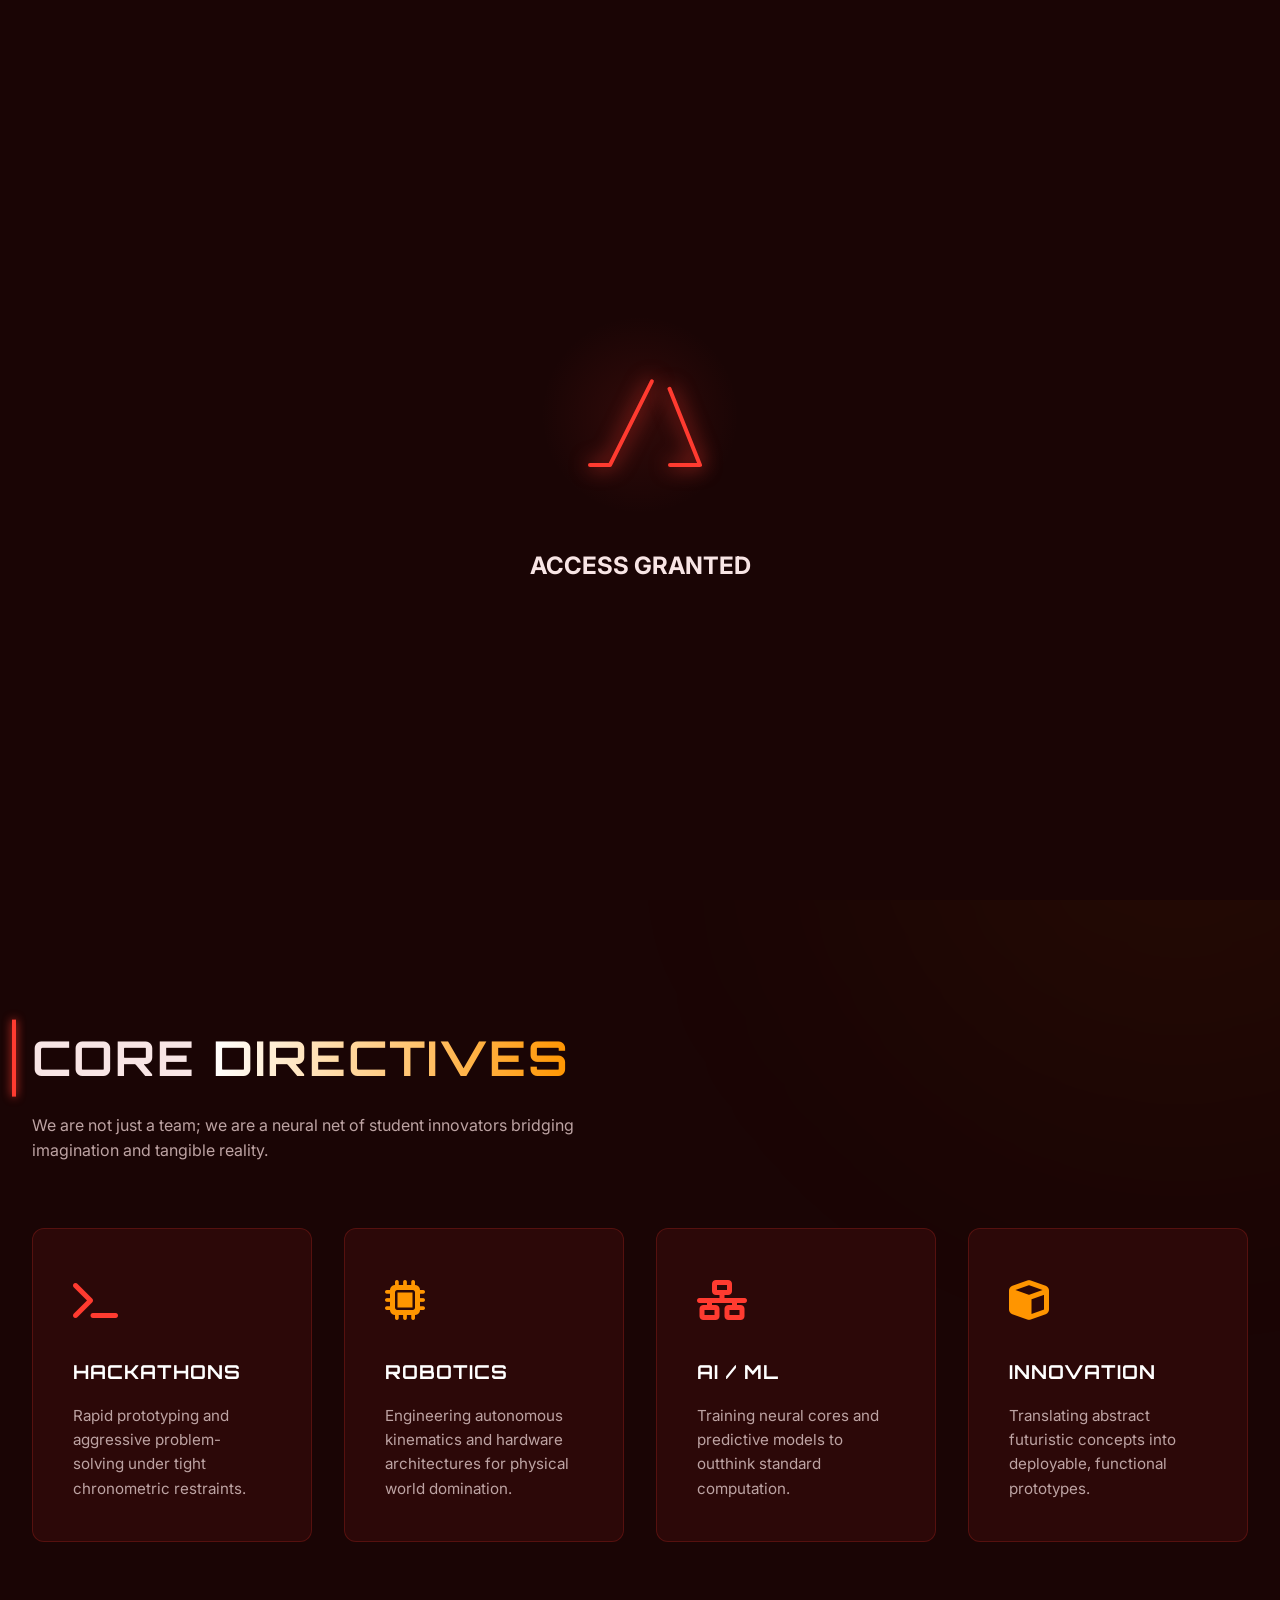
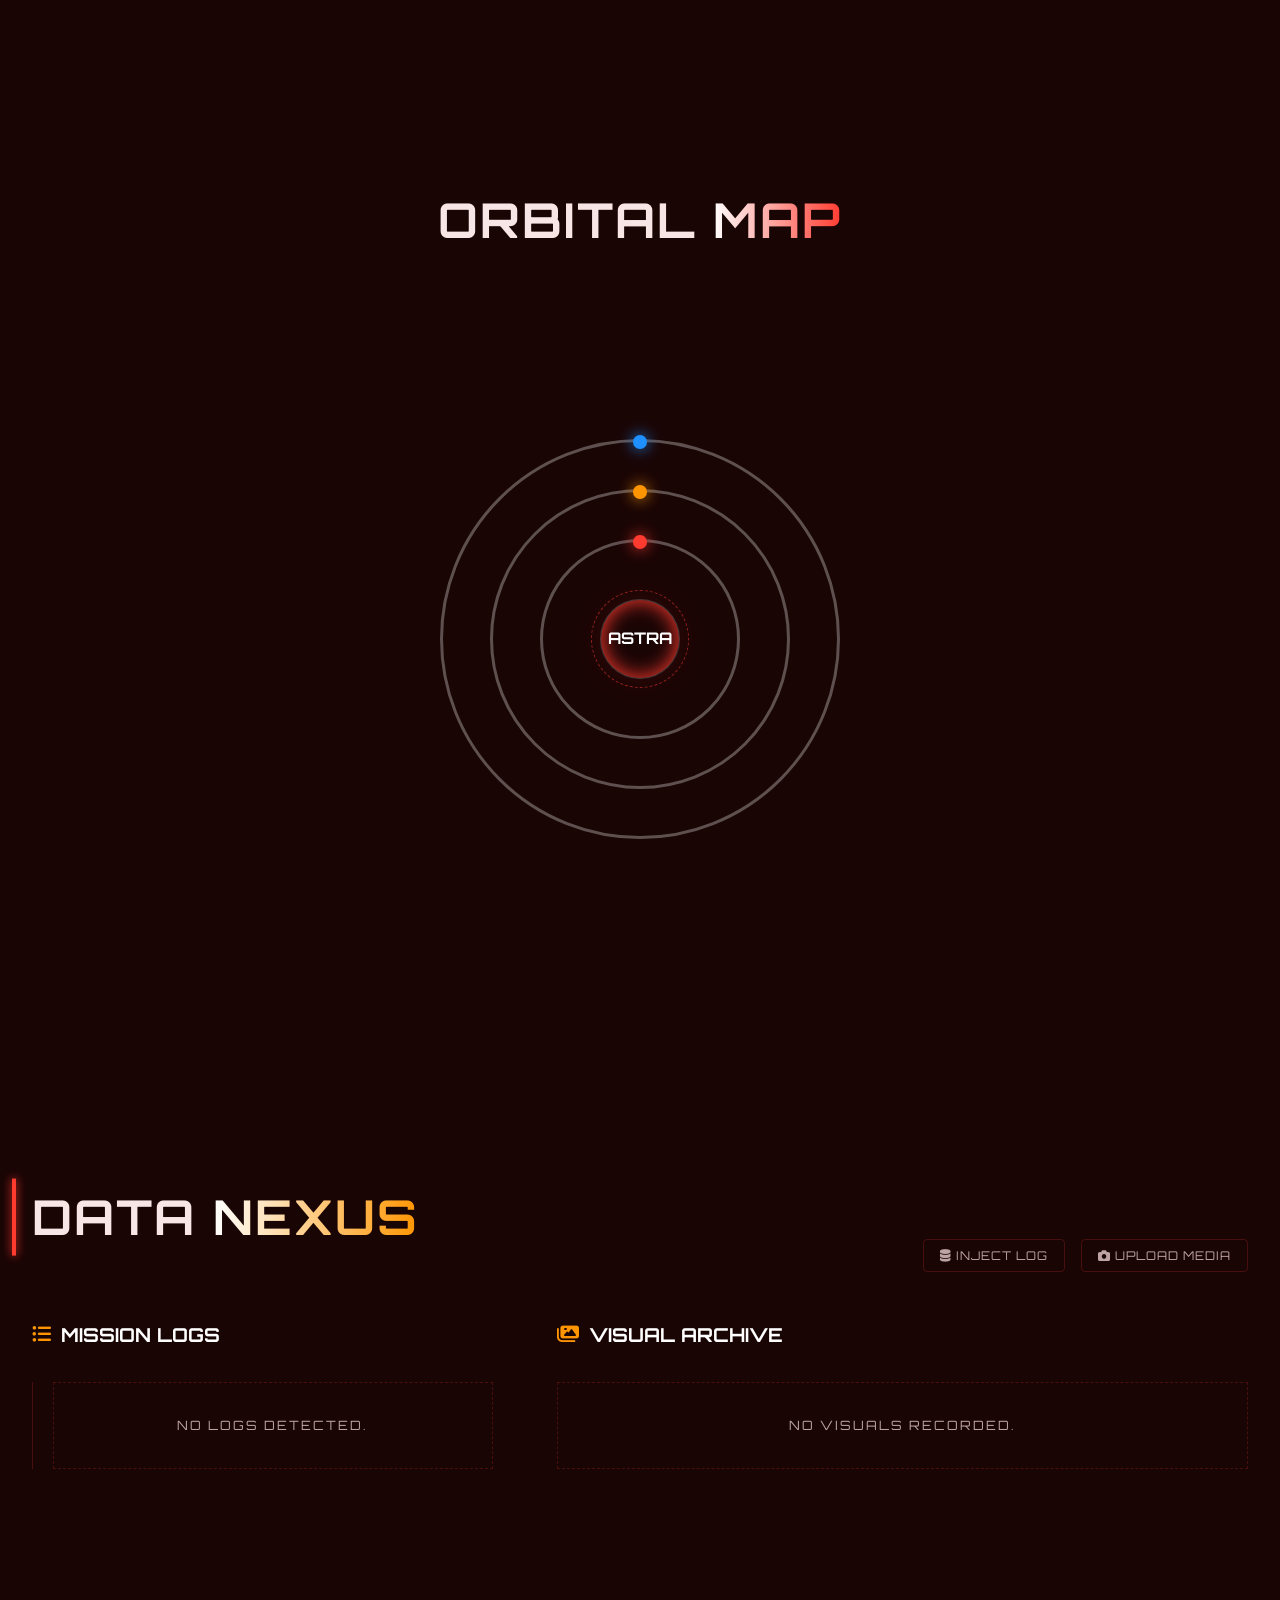
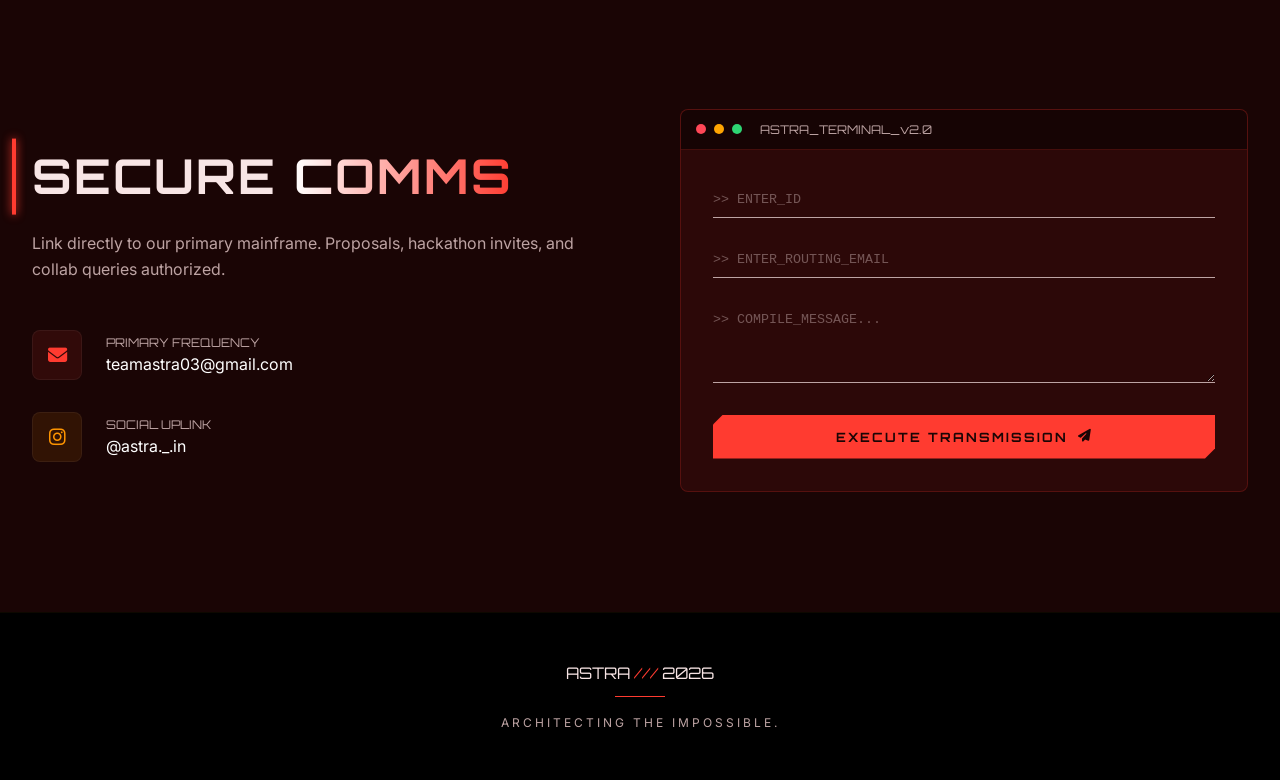
==== commit 63b42ce3: "Add files via upload" ====
--- a/index.html
+++ b/index.html
@@ -30,6 +30,9 @@
                     <path class="astra-a-path cross" d="M75 110 L135 110" />
                 </svg>
             </div>
+            <div class="loader-text-wrapper">
+                <h2 class="cyber-glitch">SYSTEM MOUNTING</h2>
+            </div>
         </div>
     </div>
 
--- a/style.css
+++ b/style.css
@@ -404,6 +404,10 @@
 .nav-links {
     display: flex;
     gap: 2.5rem;
+}
+
+.mobile-toggle {
+    display: none;
 }
 
 .nav-item {
@@ -566,7 +570,7 @@
     display: flex;
     flex-direction: column;
     align-items: center;
-    margin-left: 2rem;
+    margin-left: 0;
 }
 
 .hero-subtitle {
@@ -1323,6 +1327,8 @@
 
     .hero-title {
         font-size: 6rem;
+        margin-left: 0;
+        padding: 0 1rem;
     }
 }
 
@@ -1331,13 +1337,17 @@
         position: fixed;
         top: 0;
         right: -100%;
-        width: 100vw;
+        width: 100%;
         height: 100vh;
         background: rgba(3, 3, 5, 0.98);
         flex-direction: column;
         justify-content: center;
         align-items: center;
         transition: var(--transit);
+        padding: 2rem;
+        overflow-y: auto;
+        text-align: center;
+        z-index: 1000;
     }
 
     .nav-links.active {
@@ -1352,6 +1362,11 @@
         cursor: pointer;
     }
 
+    .nav-item {
+        font-size: 1.2rem;
+        margin: 1rem 0;
+    }
+
     .mobile-toggle .line {
         width: 30px;
         height: 2px;
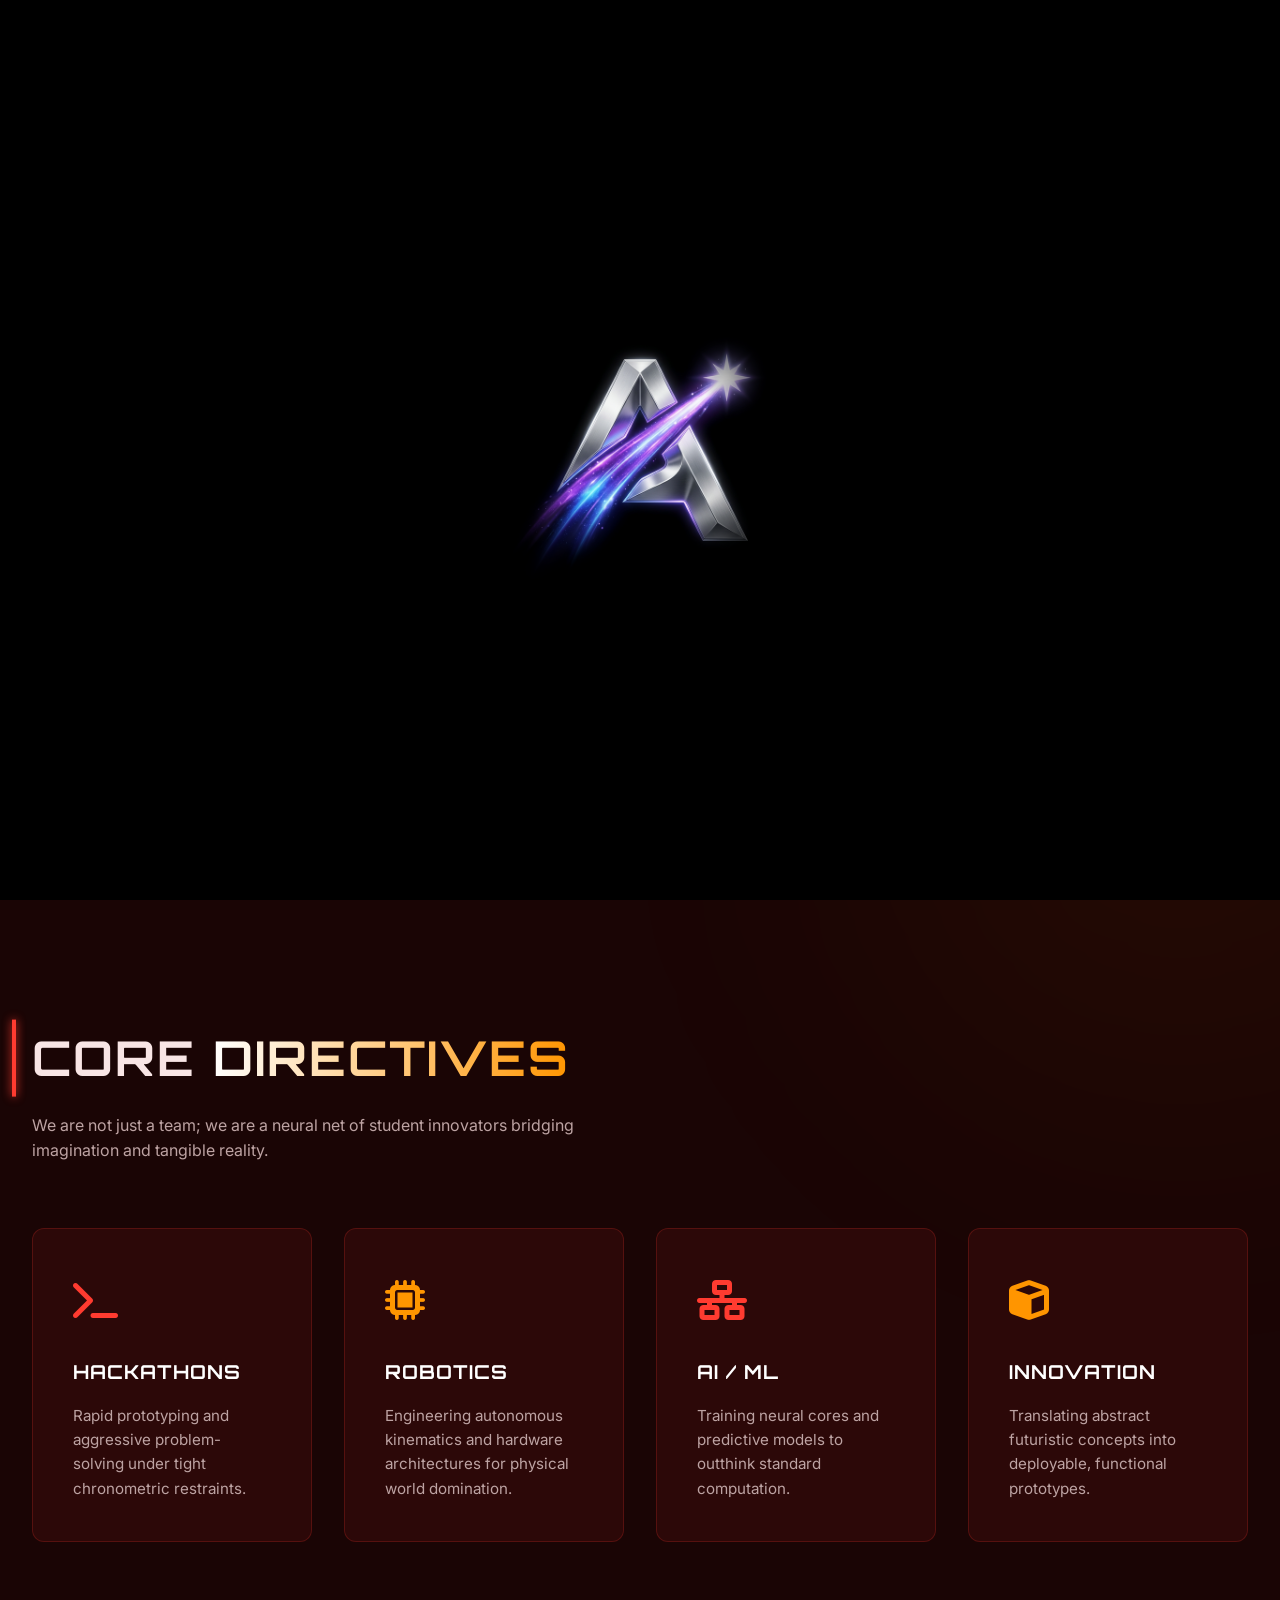
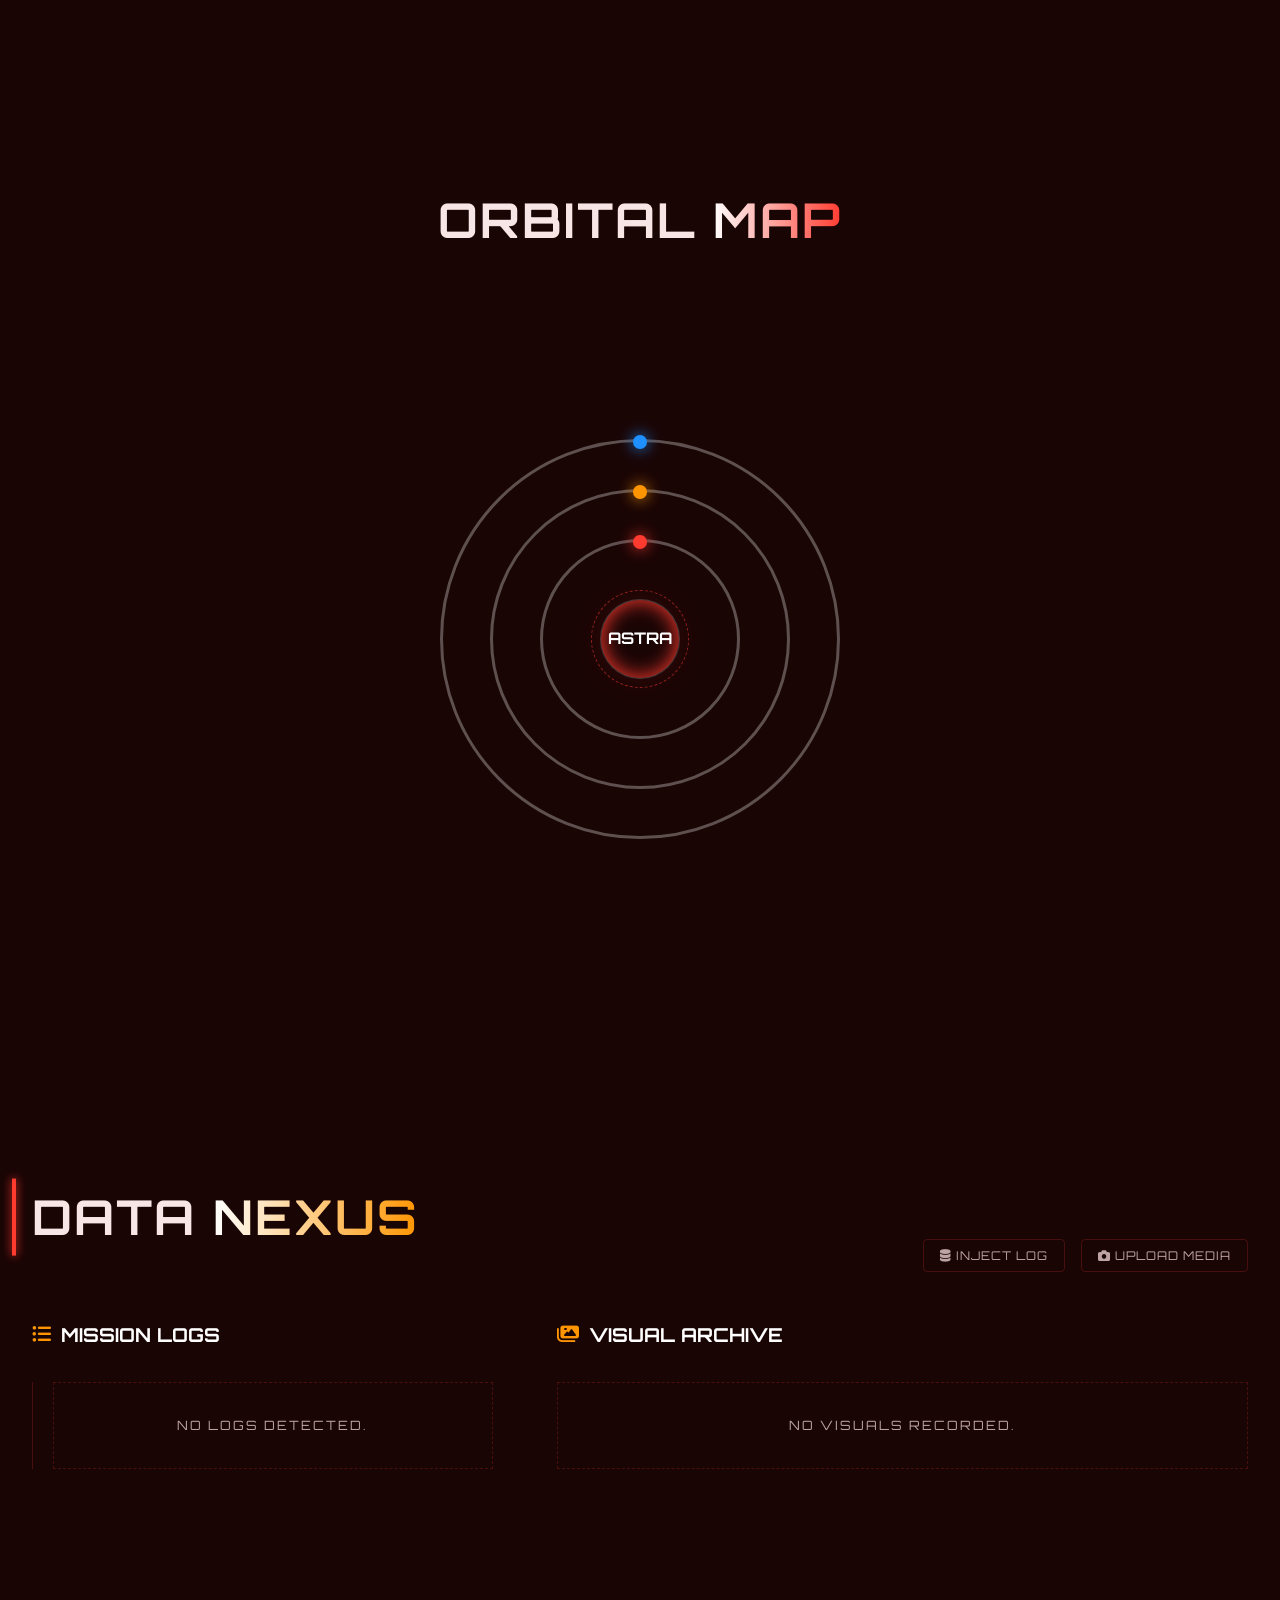
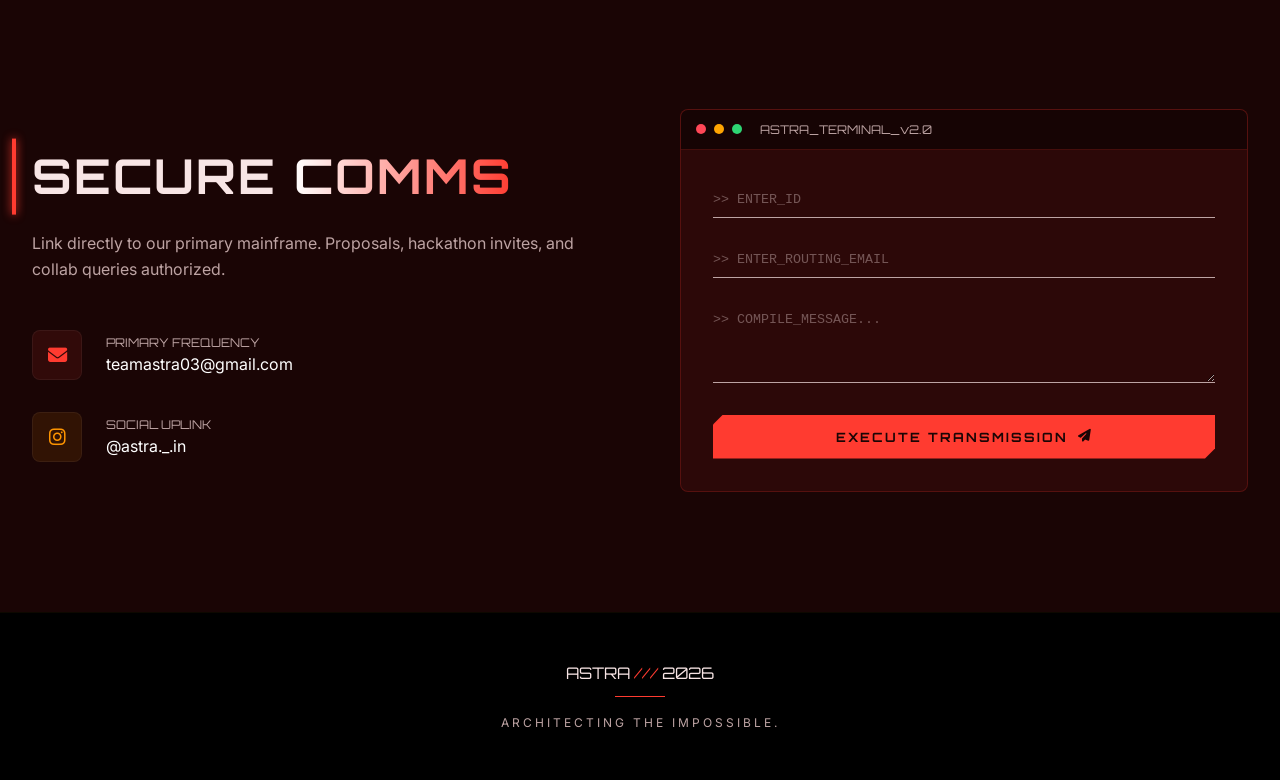
==== commit 01b18547: "Add files via upload" ====
--- a/index.html
+++ b/index.html
@@ -17,24 +17,15 @@
 
 <body>
 
-    <!-- Cyber/Radar Boot Loader -->
+    <!-- Premium Logo Loader -->
     <div id="loader" class="cyber-loader">
         <div class="loader-content">
-            <div class="astra-logo">
-                <svg width="200" height="200" viewBox="0 0 200 200">
-                    <!-- Left diagonal line of A -->
-                    <path class="astra-a-path left" d="M50 150 L100 50 L120 50 L70 150 Z" />
-                    <!-- Right diagonal line of A -->
-                    <path class="astra-a-path right" d="M130 150 L100 50 L120 50 L160 150 Z" />
-                    <!-- Horizontal crossbar of A -->
-                    <path class="astra-a-path cross" d="M75 110 L135 110" />
-                </svg>
-            </div>
-            <div class="loader-text-wrapper">
-                <h2 class="cyber-glitch">SYSTEM MOUNTING</h2>
-            </div>
-        </div>
-    </div>
+            <img src="astra_logo_premium.png" alt="ASTRA Logo" class="premium-logo">
+            <div class="light-sweep"></div>
+        </div>
+    </div>
+
+
 
     <!-- Background Layer -->
     <canvas id="starfield"></canvas>
@@ -81,13 +72,13 @@
             <div class="container hero-container grid-overlay">
                 <div class="hero-content reveal-on-load">
                     <div class="badge glow-border">
-                        
+
                     </div>
                     <h1 class="hero-title font-orbitron">
                         <span>TEAM</span>
                         <span class="text-gradient-cyan">ASTRA</span>
                     </h1>
-                   
+
                     <div class="hero-actions">
                         <a href="#about" class="cyber-btn btn-primary">
                             <span>INITIATE SEQUENCE</span>
@@ -222,7 +213,11 @@
                         <button class="cyber-btn-outline" id="btn-upload-img">
                             <i class="fas fa-camera"></i> UPLOAD MEDIA
                         </button>
-                        <input type="file" id="media-input" accept="image/*" style="display: none;">
+                        <button class="cyber-btn-outline" id="media-pick-fallback"
+                            style="display: none; margin-left: 0.75rem;">SELECT IMAGE</button>
+                        <input type="file" id="media-input" accept="image/*"
+                            style="position: absolute; left: -9999px; width: 1px; height: 1px; opacity: 0;"
+                            tabindex="-1">
                     </div>
                 </div>
 
@@ -321,10 +316,24 @@
 
     </div>
 
+    <!-- Password Modal (used by upload and log) -->
+    <div id="password-modal" class="cyber-modal">
+        <div class="modal-box glass-panel-heavy">
+            <button class="close-modal" id="password-close"><i class="fas fa-times"></i></button>
+            <h3 class="font-orbitron text-cyan mb-4"><i class="fas fa-lock"></i> ENTER PASSCODE</h3>
+            <p class="text-muted mb-4">Enter your secure passcode to continue.</p>
+            <input type="password" id="password-input" class="cyber-input" placeholder="Passcode" autocomplete="off" />
+            <div class="nexus-controls mt-3">
+                <button class="cyber-btn-outline" id="password-cancel">CANCEL</button>
+                <button class="cyber-btn btn-primary" id="password-ok">SUBMIT</button>
+            </div>
+        </div>
+    </div>
+
     <!-- Inject Modal -->
     <div id="inject-modal" class="cyber-modal">
         <div class="modal-box glass-panel-heavy">
-            <button class="close-modal"><i class="fas fa-times"></i></button>
+            <button class="close-modal" id="inject-close"><i class="fas fa-times"></i></button>
             <h3 class="font-orbitron text-cyan mb-4"><i class="fas fa-lock"></i> SYSTEM OVERRIDE: INJECT LOG</h3>
             <form id="inject-form" class="cyber-form">
                 <div class="input-group">
@@ -339,9 +348,12 @@
                     <label class="font-orbitron text-xs text-muted">LOG DATA</label>
                     <textarea id="log-desc" rows="3" required class="cyber-input"></textarea>
                 </div>
-                <button type="submit" class="cyber-btn btn-primary w-full mt-4">
-                    <span>COMMIT TO MATRIX</span>
-                </button>
+                <div class="nexus-controls mt-4">
+                    <button type="button" class="cyber-btn-outline" id="inject-cancel">CANCEL</button>
+                    <button type="submit" class="cyber-btn btn-primary">
+                        <span>COMMIT TO MATRIX</span>
+                    </button>
+                </div>
             </form>
         </div>
     </div>
--- a/style.css
+++ b/style.css
@@ -224,129 +224,71 @@
     z-index: 2;
 }
 
-/* Loader System */
+/* Premium Loader System */
 .cyber-loader {
     position: fixed;
     inset: 0;
-    background: var(--c-space);
+    background: #000;
     z-index: 9999;
     display: flex;
-    flex-direction: column;
     justify-content: center;
     align-items: center;
-    transition: opacity 0.8s cubic-bezier(1, 0, 0, 1), visibility 0.8s;
+    transition: opacity 1s cubic-bezier(0.4, 0, 0.2, 1), visibility 1s;
+    overflow: hidden;
 }
 
 .loader-content {
-    display: flex;
-    flex-direction: column;
-    align-items: center;
-    gap: 2rem;
-}
-
-/* ASTRA Letter A Drawing Animation */
-.astra-logo {
     position: relative;
-    width: 200px;
-    height: 200px;
-    display: flex;
-    align-items: center;
+    width: 300px;
+    height: 300px;
+    display: flex;
     justify-content: center;
-}
-
-.astra-a-path {
+    align-items: center;
+}
+
+.premium-logo {
+    width: 100%;
+    height: auto;
+    filter: drop-shadow(0 0 20px rgba(168, 85, 247, 0.4));
+    opacity: 0;
+    transform: scale(0.9);
+    /* Fade edges to remove box effect */
+    mask-image: radial-gradient(circle, black 40%, transparent 85%);
+    -webkit-mask-image: radial-gradient(circle, black 40%, transparent 85%);
+    animation: logo-entrance 1.5s cubic-bezier(0.2, 0.8, 0.2, 1) forwards;
+}
+
+@keyframes logo-entrance {
+    to {
+        opacity: 1;
+        transform: scale(1);
+    }
+}
+
+/* Light Sweep effect using masked overlay */
+.light-sweep {
     position: absolute;
-    stroke: var(--c-cyan);
-    stroke-width: 4;
-    fill: none;
-    stroke-linecap: round;
-    stroke-linejoin: round;
-    filter: drop-shadow(0 0 10px var(--c-cyan));
-}
-
-.astra-a-path.left {
-    stroke-dasharray: 150;
-    stroke-dashoffset: 150;
-    animation: draw-left 2s ease-in-out infinite;
-}
-
-.astra-a-path.right {
-    stroke-dasharray: 150;
-    stroke-dashoffset: 150;
-    animation: draw-right 2s ease-in-out infinite 0.5s;
-}
-
-.astra-a-path.cross {
-    stroke-dasharray: 60;
-    stroke-dashoffset: 60;
-    animation: draw-cross 2s ease-in-out infinite 1s;
-}
-
-@keyframes draw-left {
-    0%, 20% {
-        stroke-dashoffset: 150;
-        opacity: 0;
-    }
-    40%, 100% {
-        stroke-dashoffset: 0;
-        opacity: 1;
-    }
-}
-
-@keyframes draw-right {
-    0%, 40% {
-        stroke-dashoffset: 150;
-        opacity: 0;
-    }
-    60%, 100% {
-        stroke-dashoffset: 0;
-        opacity: 1;
-    }
-}
-
-@keyframes draw-cross {
-    0%, 60% {
-        stroke-dashoffset: 60;
-        opacity: 0;
-    }
-    80%, 100% {
-        stroke-dashoffset: 0;
-        opacity: 1;
-    }
-}
-
-/* Pulsing glow effect */
-.astra-logo::after {
-    content: '';
-    position: absolute;
-    width: 100%;
-    height: 100%;
-    border-radius: 50%;
-    background: radial-gradient(circle, var(--c-cyan-dim) 0%, transparent 70%);
-    animation: logo-glow 3s ease-in-out infinite;
-    z-index: -1;
-}
-
-@keyframes logo-glow {
-    0%, 100% {
-        opacity: 0.3;
-        transform: scale(1);
-    }
-    50% {
-        opacity: 0.8;
-        transform: scale(1.1);
-    }
-}
-
-.loader-text-wrapper {
-    text-align: center;
-}
-
-.loader-sub {
-    font-size: 0.75rem;
-    color: var(--c-text-muted);
-    font-family: 'Space Grotesk', monospace;
-    margin-top: 10px;
+    inset: 0;
+    background: linear-gradient(135deg,
+            transparent 0%,
+            rgba(255, 255, 255, 0) 40%,
+            rgba(255, 255, 255, 0.8) 50%,
+            rgba(255, 255, 255, 0) 60%,
+            transparent 100%);
+    mix-blend-mode: overlay;
+    transform: translateX(-100%) translateY(100%);
+    animation: light-sweep-action 2.5s cubic-bezier(0.4, 0, 0.2, 1) forwards 1s;
+    pointer-events: none;
+}
+
+@keyframes light-sweep-action {
+    0% {
+        transform: translateX(-100%) translateY(100%);
+    }
+
+    100% {
+        transform: translateX(100%) translateY(-100%);
+    }
 }
 
 /* Navbar Neo-Glassmorphism */
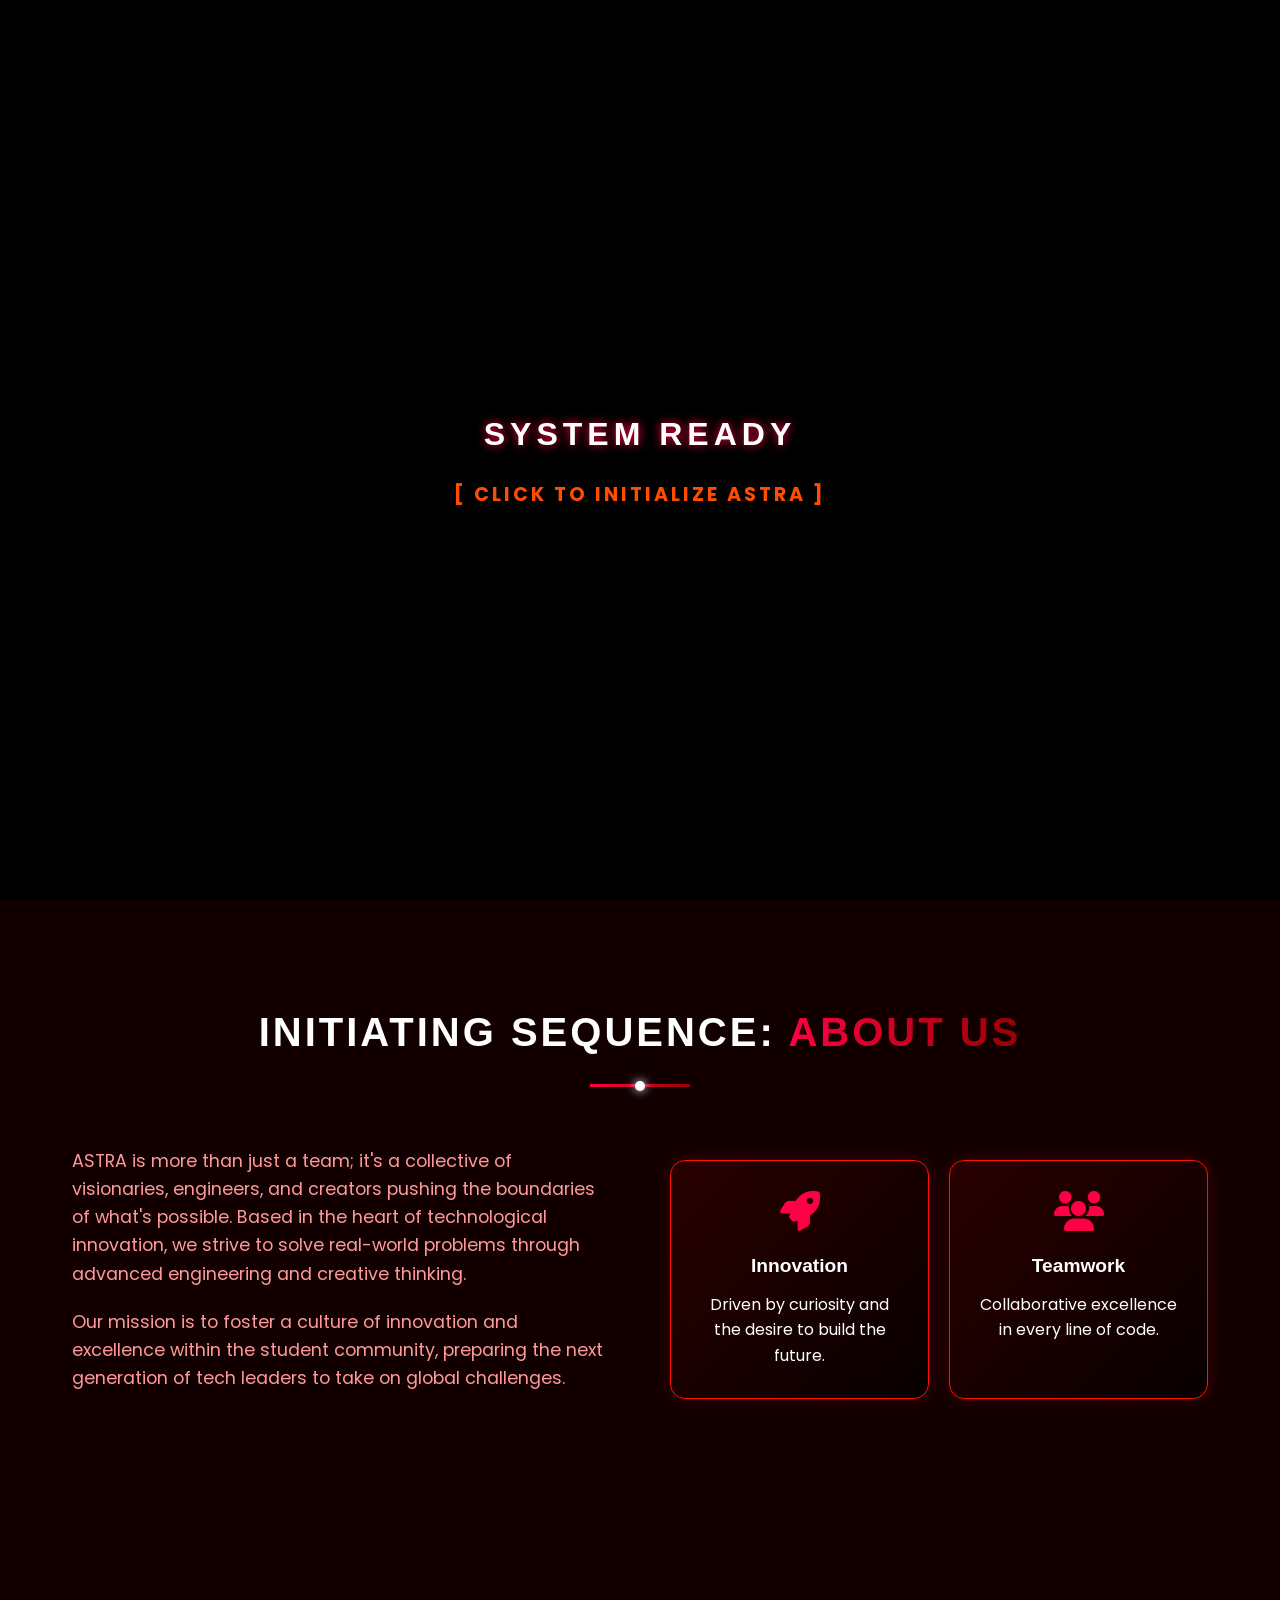
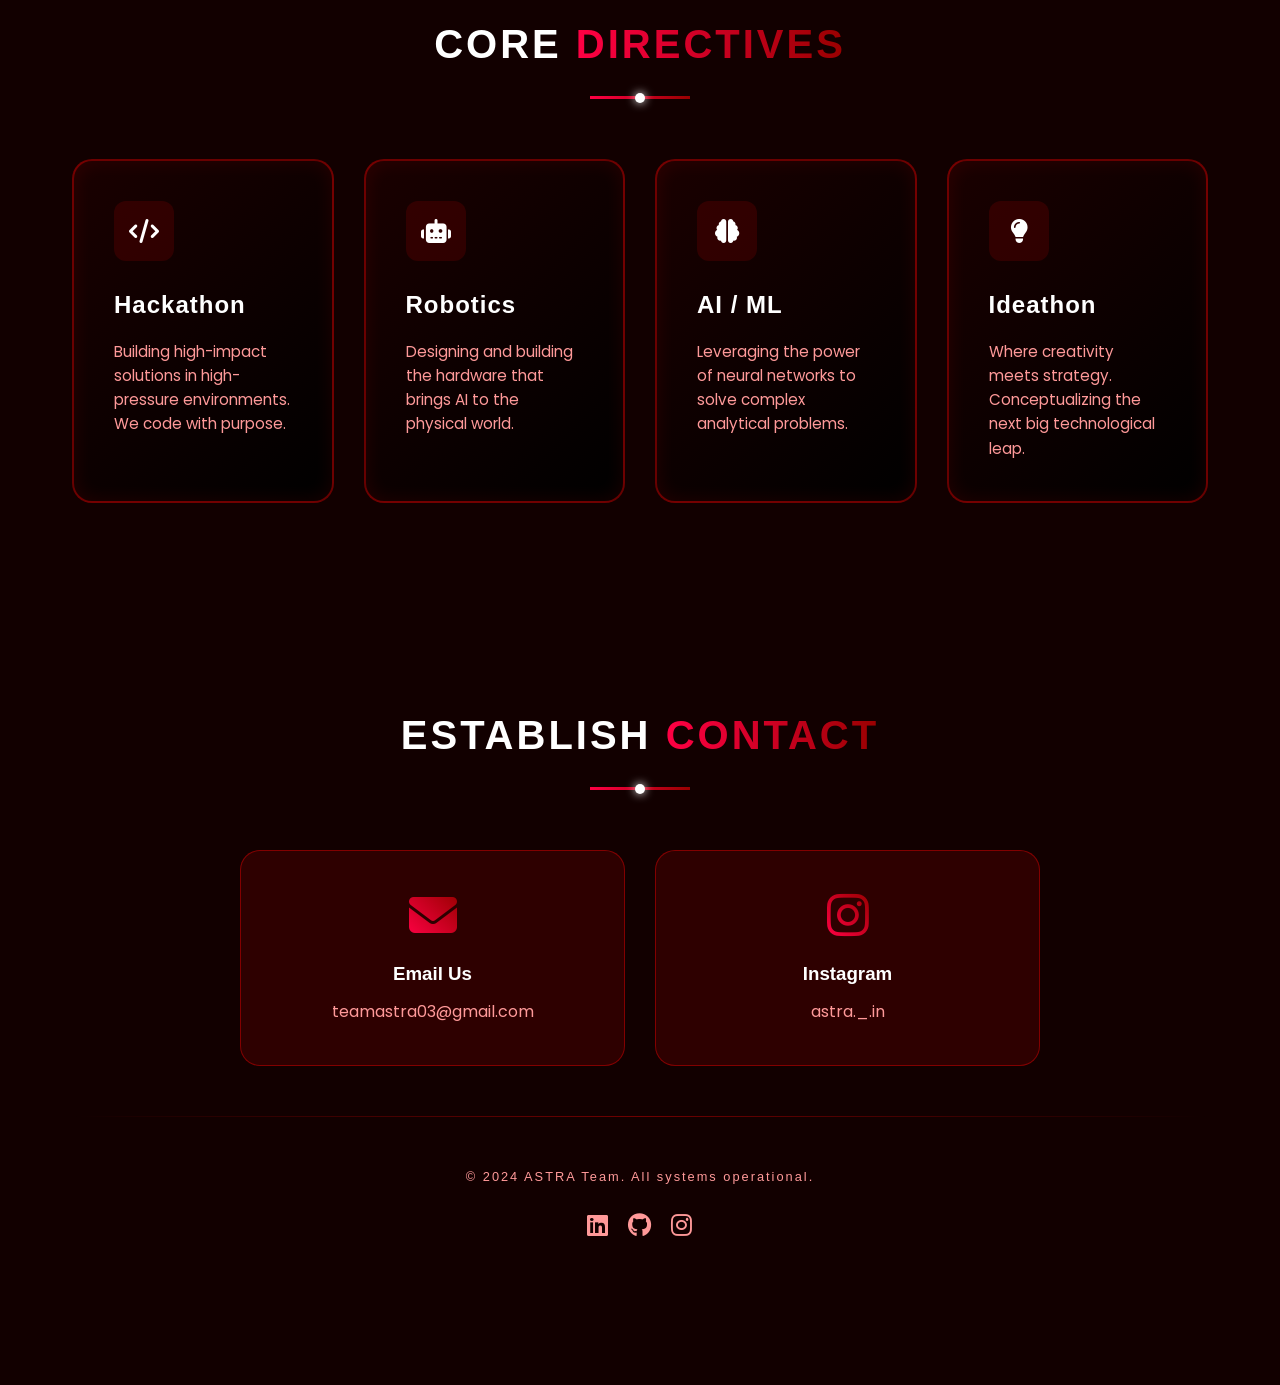
==== commit 6a7133c8: "updated code" ====
--- a/index.html
+++ b/index.html
@@ -1,373 +1,222 @@
-<!DOCTYPE html>
-<html lang="en">
-
-<head>
-    <meta charset="UTF-8">
-    <meta name="viewport" content="width=device-width, initial-scale=1.0">
-    <title>TEAM ASTRA | Beyond Limits</title>
-    <!-- Premium Fonts: Orbitron for titles, Inter for sleek body text -->
-    <link rel="preconnect" href="https://fonts.googleapis.com">
-    <link rel="preconnect" href="https://fonts.gstatic.com" crossorigin>
-    <link
-        href="https://fonts.googleapis.com/css2?family=Inter:wght@300;400;500;700&family=Orbitron:wght@400;700;900&display=swap"
-        rel="stylesheet">
-    <link rel="stylesheet" href="https://cdnjs.cloudflare.com/ajax/libs/font-awesome/6.4.0/css/all.min.css">
-    <link rel="stylesheet" href="style.css">
-</head>
-
-<body>
-
-    <!-- Premium Logo Loader -->
-    <div id="loader" class="cyber-loader">
-        <div class="loader-content">
-            <img src="astra_logo_premium.png" alt="ASTRA Logo" class="premium-logo">
-            <div class="light-sweep"></div>
-        </div>
-    </div>
-
-
-
-    <!-- Background Layer -->
-    <canvas id="starfield"></canvas>
-
-    <!-- Parallax Layers -->
-    <div class="parallax-wrapper">
-        <div class="parallax-layer layer-bg" id="parallax-planet">
-            <img src="planet.png" alt="Planet" class="parallax-planet">
-        </div>
-    </div>
-
-    <!-- Ambient Glows -->
-    <div class="ambient-glow glow-cyan top-left"></div>
-    <div class="ambient-glow glow-violet bottom-right"></div>
-
-    <!-- Main Wrapper to sit above Canvas -->
-    <div class="content-wrapper">
-
-        <!-- Navbar -->
-        <header class="navbar" id="navbar">
-            <div class="nav-container">
-                <a href="#hero" class="brand">
-                    <span class="font-orbitron brand-text">ASTRA</span>
-                    <span class="brand-dot"></span>
-                </a>
-
-                <nav class="nav-links">
-                    <a href="#about" class="nav-item">Core<span class="nav-line"></span></a>
-                    <a href="#domains" class="nav-item">Orbits<span class="nav-line"></span></a>
-                    <a href="#nexus" class="nav-item">Nexus<span class="nav-line"></span></a>
-                    <a href="#contact" class="nav-item">Comms<span class="nav-line"></span></a>
-                </nav>
-
-                <div class="mobile-toggle">
-                    <div class="line"></div>
-                    <div class="line"></div>
-                    <div class="line"></div>
-                </div>
-            </div>
-        </header>
-
-        <!-- Hero Section -->
-        <section id="hero" class="hero-section">
-            <div class="container hero-container grid-overlay">
-                <div class="hero-content reveal-on-load">
-                    <div class="badge glow-border">
-
-                    </div>
-                    <h1 class="hero-title font-orbitron">
-                        <span>TEAM</span>
-                        <span class="text-gradient-cyan">ASTRA</span>
-                    </h1>
-
-                    <div class="hero-actions">
-                        <a href="#about" class="cyber-btn btn-primary">
-                            <span>INITIATE SEQUENCE</span>
-                            <i class="fas fa-arrow-right"></i>
-                        </a>
-                        <a href="#contact" class="cyber-btn btn-secondary">
-                            <span>TRANSMIT COMMS</span>
-                        </a>
-                    </div>
-                </div>
-            </div>
-
-            <div class="scroll-prompt">
-                <div class="cyber-mouse">
-                    <div class="scroller"></div>
-                </div>
-                <span class="font-orbitron text-xs tracking-wide">DESCEND</span>
-            </div>
-        </section>
-
-        <!-- About Core Architecture -->
-        <section id="about" class="section about-section">
-            <div class="container">
-                <div class="section-header reveal-scroll">
-                    <h2 class="font-orbitron section-title">CORE <span class="text-gradient-violet">DIRECTIVES</span>
-                    </h2>
-                    <p class="section-description">We are not just a team; we are a neural net of student innovators
-                        bridging imagination and tangible reality.</p>
-                </div>
-
-                <div class="neo-grid">
-                    <!-- Cards -->
-                    <div class="neo-card reveal-scroll reveal-delay-1">
-                        <div class="card-glow"></div>
-                        <div class="neo-card-content">
-                            <div class="icon-wrapper">
-                                <i class="fas fa-terminal text-cyan"></i>
-                            </div>
-                            <h3 class="font-orbitron card-title">HACKATHONS</h3>
-                            <p class="card-desc">Rapid prototyping and aggressive problem-solving under tight
-                                chronometric restraints.</p>
-                        </div>
-                    </div>
-
-                    <div class="neo-card reveal-scroll reveal-delay-2">
-                        <div class="card-glow"></div>
-                        <div class="neo-card-content">
-                            <div class="icon-wrapper">
-                                <i class="fas fa-microchip text-violet"></i>
-                            </div>
-                            <h3 class="font-orbitron card-title">ROBOTICS</h3>
-                            <p class="card-desc">Engineering autonomous kinematics and hardware architectures for
-                                physical world domination.</p>
-                        </div>
-                    </div>
-
-                    <div class="neo-card reveal-scroll reveal-delay-3">
-                        <div class="card-glow"></div>
-                        <div class="neo-card-content">
-                            <div class="icon-wrapper">
-                                <i class="fas fa-network-wired text-cyan"></i>
-                            </div>
-                            <h3 class="font-orbitron card-title">AI / ML</h3>
-                            <p class="card-desc">Training neural cores and predictive models to outthink standard
-                                computation.</p>
-                        </div>
-                    </div>
-
-                    <div class="neo-card reveal-scroll reveal-delay-4">
-                        <div class="card-glow"></div>
-                        <div class="neo-card-content">
-                            <div class="icon-wrapper">
-                                <i class="fas fa-cube text-violet"></i>
-                            </div>
-                            <h3 class="font-orbitron card-title">INNOVATION</h3>
-                            <p class="card-desc">Translating abstract futuristic concepts into deployable, functional
-                                prototypes.</p>
-                        </div>
-                    </div>
-                </div>
-            </div>
-        </section>
-
-        <!-- Tech Orbits (Solar System Map Redesign) -->
-        <section id="domains" class="section domains-section">
-            <div class="container">
-                <div class="section-header reveal-scroll text-center">
-                    <h2 class="font-orbitron section-title">ORBITAL <span class="text-gradient-cyan">MAP</span></h2>
-                </div>
-
-                <div class="orbital-map-container reveal-scroll">
-                    <div class="center-core font-orbitron">
-                        <span>ASTRA</span>
-                        <div class="core-rings"></div>
-                    </div>
-
-                    <!-- Advanced Orbital Tracks & Planets -->
-                    <div class="orbit-track track-1">
-                        <div class="satellite sat-1" data-category="Robotics">
-                            <div class="sat-core bg-cyan"></div>
-                            <div class="tech-tooltip"><span>01</span> ROBOTICS</div>
-                        </div>
-                    </div>
-
-                    <div class="orbit-track track-2">
-                        <div class="satellite sat-2" data-category="Innovation/Ideathon">
-                            <div class="sat-core bg-violet"></div>
-                            <div class="tech-tooltip"><span>02</span> INNOVATION/IDEATHON</div>
-                        </div>
-                    </div>
-
-                    <div class="orbit-track track-3">
-                        <div class="satellite sat-3" data-category="AI/ML">
-                            <div class="sat-core bg-blue"></div>
-                            <div class="tech-tooltip"><span>03</span> AI/ML</div>
-                        </div>
-                    </div>
-                </div>
-            </div>
-        </section>
-
-        <!-- Data Nexus (Achievements & Gallery) -->
-        <section id="nexus" class="section nexus-section">
-            <div class="container">
-
-                <div class="nexus-header reveal-scroll">
-                    <h2 class="font-orbitron section-title">DATA <span class="text-gradient-violet">NEXUS</span></h2>
-                    <div class="nexus-controls">
-                        <button class="cyber-btn-outline" id="btn-upload-ach">
-                            <i class="fas fa-database"></i> INJECT LOG
-                        </button>
-                        <button class="cyber-btn-outline" id="btn-upload-img">
-                            <i class="fas fa-camera"></i> UPLOAD MEDIA
-                        </button>
-                        <button class="cyber-btn-outline" id="media-pick-fallback"
-                            style="display: none; margin-left: 0.75rem;">SELECT IMAGE</button>
-                        <input type="file" id="media-input" accept="image/*"
-                            style="position: absolute; left: -9999px; width: 1px; height: 1px; opacity: 0;"
-                            tabindex="-1">
-                    </div>
-                </div>
-
-                <div class="nexus-grid">
-                    <!-- Achievements Column -->
-                    <div class="nexus-column achievements-col reveal-scroll">
-                        <h3 class="font-orbitron sub-header"><i class="fas fa-list-ul"></i> MISSION LOGS</h3>
-                        <div class="cyber-timeline" id="achievements-container">
-                            <!-- Populated via JS -->
-                            <div class="empty-state">NO LOGS DETECTED.</div>
-                        </div>
-                    </div>
-
-                    <!-- Gallery Column -->
-                    <div class="nexus-column gallery-col reveal-scroll reveal-delay-2">
-                        <h3 class="font-orbitron sub-header"><i class="fas fa-images"></i> VISUAL ARCHIVE</h3>
-                        <div class="cyber-gallery" id="gallery-container">
-                            <!-- Populated via JS -->
-                            <div class="empty-state">NO VISUALS RECORDED.</div>
-                        </div>
-                    </div>
-                </div>
-            </div>
-        </section>
-
-        <!-- Comms (Contact Form) -->
-        <section id="contact" class="section contact-section">
-            <div class="container">
-                <div class="contact-grid">
-                    <div class="contact-info reveal-scroll">
-                        <h2 class="font-orbitron section-title">SECURE <span class="text-gradient-cyan">COMMS</span>
-                        </h2>
-                        <p class="contact-desc">Link directly to our primary mainframe. Proposals, hackathon invites,
-                            and collab queries authorized.</p>
-
-                        <div class="comms-methods">
-                            <div class="comm-line">
-                                <div class="comm-icon bg-cyan-dim"><i class="fas fa-envelope text-cyan"></i></div>
-                                <div class="comm-data">
-                                    <span class="font-orbitron text-xs text-muted">PRIMARY FREQUENCY</span>
-                                    <span>teamastra03@gmail.com</span>
-                                </div>
-                            </div>
-                            <div class="comm-line">
-                                <div class="comm-icon bg-violet-dim"><i class="fab fa-instagram text-violet"></i></div>
-                                <div class="comm-data">
-                                    <span class="font-orbitron text-xs text-muted">SOCIAL UPLINK</span>
-                                    <a href="https://www.instagram.com/astra._.in" target="_blank"
-                                        class="cyber-link">@astra._.in</a>
-                                </div>
-                            </div>
-                        </div>
-                    </div>
-
-                    <div class="contact-terminal reveal-scroll reveal-delay-2">
-                        <div class="terminal-header">
-                            <span class="dot red"></span>
-                            <span class="dot yellow"></span>
-                            <span class="dot green"></span>
-                            <span class="terminal-title font-orbitron text-xs">ASTRA_TERMINAL_v2.0</span>
-                        </div>
-                        <form action="https://formsubmit.co/teamastra03@gmail.com" method="POST" class="cyber-form">
-                            <input type="hidden" name="_captcha" value="false">
-                            <input type="hidden" name="_subject" value="[ASTRA NEXUS] New Transmission">
-
-                            <div class="input-group">
-                                <input type="text" name="name" required class="cyber-input" placeholder=">> ENTER_ID">
-                            </div>
-                            <div class="input-group">
-                                <input type="email" name="email" required class="cyber-input"
-                                    placeholder=">> ENTER_ROUTING_EMAIL">
-                            </div>
-                            <div class="input-group">
-                                <textarea name="message" rows="4" required class="cyber-input"
-                                    placeholder=">> COMPILE_MESSAGE..."></textarea>
-                            </div>
-
-                            <button type="submit" class="cyber-btn btn-primary w-full">
-                                <span>EXECUTE TRANSMISSION</span>
-                                <i class="fas fa-paper-plane"></i>
-                            </button>
-                        </form>
-                    </div>
-                </div>
-            </div>
-        </section>
-
-        <!-- Footer -->
-        <footer class="cyber-footer">
-            <div class="container text-center">
-                <div class="footer-logo font-orbitron">ASTRA <span class="text-cyan">///</span> 2026</div>
-                <div class="glitch-line"></div>
-                <p class="text-xs text-muted mt-4 tracking-widest">ARCHITECTING THE IMPOSSIBLE.</p>
-            </div>
-        </footer>
-
-    </div>
-
-    <!-- Password Modal (used by upload and log) -->
-    <div id="password-modal" class="cyber-modal">
-        <div class="modal-box glass-panel-heavy">
-            <button class="close-modal" id="password-close"><i class="fas fa-times"></i></button>
-            <h3 class="font-orbitron text-cyan mb-4"><i class="fas fa-lock"></i> ENTER PASSCODE</h3>
-            <p class="text-muted mb-4">Enter your secure passcode to continue.</p>
-            <input type="password" id="password-input" class="cyber-input" placeholder="Passcode" autocomplete="off" />
-            <div class="nexus-controls mt-3">
-                <button class="cyber-btn-outline" id="password-cancel">CANCEL</button>
-                <button class="cyber-btn btn-primary" id="password-ok">SUBMIT</button>
-            </div>
-        </div>
-    </div>
-
-    <!-- Inject Modal -->
-    <div id="inject-modal" class="cyber-modal">
-        <div class="modal-box glass-panel-heavy">
-            <button class="close-modal" id="inject-close"><i class="fas fa-times"></i></button>
-            <h3 class="font-orbitron text-cyan mb-4"><i class="fas fa-lock"></i> SYSTEM OVERRIDE: INJECT LOG</h3>
-            <form id="inject-form" class="cyber-form">
-                <div class="input-group">
-                    <label class="font-orbitron text-xs text-muted">LOG DESIGNATION</label>
-                    <input type="text" id="log-title" required class="cyber-input">
-                </div>
-                <div class="input-group">
-                    <label class="font-orbitron text-xs text-muted">TEMPORAL MARKER</label>
-                    <input type="date" id="log-date" required class="cyber-input">
-                </div>
-                <div class="input-group">
-                    <label class="font-orbitron text-xs text-muted">LOG DATA</label>
-                    <textarea id="log-desc" rows="3" required class="cyber-input"></textarea>
-                </div>
-                <div class="nexus-controls mt-4">
-                    <button type="button" class="cyber-btn-outline" id="inject-cancel">CANCEL</button>
-                    <button type="submit" class="cyber-btn btn-primary">
-                        <span>COMMIT TO MATRIX</span>
-                    </button>
-                </div>
-            </form>
-        </div>
-    </div>
-
-    <!-- Planet Modal overlay -->
-    <div id="planet-modal" class="cyber-modal">
-        <div class="modal-box glass-panel-heavy text-center planet-modal-box">
-            <button class="close-modal planet-modal-close"><i class="fas fa-times"></i></button>
-            <h3 class="font-orbitron text-cyan mb-4" id="planet-title">CATEGORY</h3>
-            <p class="text-muted" id="planet-desc">Relevant orbital information dynamically loaded here.</p>
-        </div>
-    </div>
-
-    <script src="script.js"></script>
-</body>
-
+<!DOCTYPE html>
+<html lang="en">
+
+<head>
+    <meta charset="UTF-8">
+    <meta name="viewport" content="width=device-width, initial-scale=1.0">
+    <title>ASTRA – Tech Student Team</title>
+    <meta name="description"
+        content="ASTRA - A futuristic tech student team innovating the future through hackathons, robotics, AI/ML, and ideathons.">
+
+    <!-- Google Fonts -->
+    <link rel="preconnect" href="https://fonts.googleapis.com">
+    <link rel="preconnect" href="https://fonts.gstatic.com" crossorigin>
+    <link href="https://fonts.googleapis.com/css2?family=Bebas+Neue&family=Poppins:wght@300;400;600&display=swap"
+        rel="stylesheet">
+
+    <!-- Font Awesome for Icons -->
+    <link rel="stylesheet" href="https://cdnjs.cloudflare.com/ajax/libs/font-awesome/6.4.0/css/all.min.css">
+
+    <link rel="stylesheet" href="style.css">
+</head>
+
+<body>
+
+    <!-- Preloader -->
+    <div id="preloader" style="z-index: 99999;">
+        <video id="init-video" playsinline style="display: none; width: 100%; height: 100%; object-fit: cover; position: absolute; top: 0; left: 0; z-index: 1;">
+            <source src="initialization/WhatsApp Video 2026-04-19 at 12.56.18 PM.mp4" type="video/mp4">
+        </video>
+        <div id="start-overlay" class="loader-content" style="z-index: 2; cursor: pointer; text-align: center; width: 100%; height: 100%; display: flex; justify-content: center; align-items: center; background: #000;">
+            <div>
+                <h1 class="logo-text" style="animation: none; margin-bottom: 20px;">SYSTEM READY</h1>
+                <p style="color: var(--primary-glow); font-size: 1.2rem; letter-spacing: 3px; font-weight: bold; animation: pulse 1.5s infinite;">[ CLICK TO INITIALIZE ASTRA ]</p>
+            </div>
+        </div>
+    </div>
+
+    <!-- Scroll Progress Bar -->
+    <div id="scroll-progress"></div>
+
+    <!-- Background Decoration -->
+    <div class="glow-bg"></div>
+
+    <!-- Navigation -->
+    <nav id="navbar">
+        <div class="container">
+            <div class="nav-logo">
+                <img src="logo/logo1-tp.png" alt="ASTRA Logo" style="height: 40px; width: auto; display: block;">
+            </div>
+            <ul class="nav-links">
+                <li><a href="#home">Home</a></li>
+                <li><a href="#about">About</a></li>
+                <li><a href="#directives">Directives</a></li>
+                <li><a href="#gallery">Gallery</a></li>
+                <li><a href="#contact">Contact</a></li>
+            </ul>
+            <div class="nav-controls">
+                <button id="sound-toggle" title="Toggle Sound">
+                    <i class="fas fa-volume-mute"></i>
+                </button>
+                <div class="menu-toggle">
+                    <span></span>
+                    <span></span>
+                    <span></span>
+                </div>
+            </div>
+        </div>
+    </nav>
+
+    <!-- Hero Section -->
+    <section id="home" class="hero">
+        <div class="video-container">
+            <video id="hero-video" autoplay loop muted playsinline>
+                <source src="video/InShot_20260418_151122389.mp4" type="video/mp4">
+            </video>
+            <div class="video-overlay"></div>
+        </div>
+
+        <div class="hero-content">
+            <div class="hero-logo-container">
+                <img src="logo/logo.png" alt="ASTRA Logo" class="hero-logo">
+            </div>
+            <h2 class="tagline reveal-text-delay">BEYOND THE STARS</h2>
+            <a href="#directives" class="btn-glow">Discover More</a>
+        </div>
+    </section>
+
+    <!-- Audio Element -->
+    <audio id="bg-music" loop>
+        <source src="song/WhatsApp Audio 2026-04-18 at 3.15.08 PM.mpeg" type="audio/mpeg">
+    </audio>
+
+    <!-- About Section -->
+    <section id="about" class="section">
+        <div class="container">
+            <div class="section-header reveal">
+                <h2 class="section-title">Initiating Sequence: <span class="text-gradient">About Us</span></h2>
+                <div class="divider"></div>
+            </div>
+
+            <div class="about-grid">
+                <div class="about-text reveal">
+                    <p>ASTRA is more than just a team; it's a collective of visionaries, engineers, and creators pushing
+                        the boundaries of what's possible. Based in the heart of technological innovation, we strive to
+                        solve real-world problems through advanced engineering and creative thinking.</p>
+                    <p>Our mission is to foster a culture of innovation and excellence within the student community,
+                        preparing the next generation of tech leaders to take on global challenges.</p>
+                </div>
+
+                <div class="about-cards reveal-delay">
+                    <div class="stat-card">
+                        <i class="fas fa-rocket"></i>
+                        <h3>Innovation</h3>
+                        <p>Driven by curiosity and the desire to build the future.</p>
+                    </div>
+                    <div class="stat-card">
+                        <i class="fas fa-users"></i>
+                        <h3>Teamwork</h3>
+                        <p>Collaborative excellence in every line of code.</p>
+                    </div>
+                </div>
+            </div>
+        </div>
+    </section>
+
+    <!-- Core Directives Section -->
+    <section id="directives" class="section">
+        <div class="container">
+            <div class="section-header reveal">
+                <h2 class="section-title">Core <span class="text-gradient">Directives</span></h2>
+                <div class="divider"></div>
+            </div>
+
+            <div class="directives-grid">
+                <div class="directive-card neon-blue reveal" data-color="blue">
+                    <div class="card-glow"></div>
+                    <div class="card-content">
+                        <div class="icon-box"><i class="fas fa-code"></i></div>
+                        <h3>Hackathon</h3>
+                        <p>Building high-impact solutions in high-pressure environments. We code with purpose.</p>
+                    </div>
+                </div>
+
+                <div class="directive-card neon-red reveal-delay" data-color="red">
+                    <div class="card-glow"></div>
+                    <div class="card-content">
+                        <div class="icon-box"><i class="fas fa-robot"></i></div>
+                        <h3>Robotics</h3>
+                        <p>Designing and building the hardware that brings AI to the physical world.</p>
+                    </div>
+                </div>
+
+                <div class="directive-card neon-purple reveal-delay-2" data-color="purple">
+                    <div class="card-glow"></div>
+                    <div class="card-content">
+                        <div class="icon-box"><i class="fas fa-brain"></i></div>
+                        <h3>AI / ML</h3>
+                        <p>Leveraging the power of neural networks to solve complex analytical problems.</p>
+                    </div>
+                </div>
+
+                <div class="directive-card neon-blue reveal-delay-3" data-color="blue">
+                    <div class="card-glow"></div>
+                    <div class="card-content">
+                        <div class="icon-box"><i class="fas fa-lightbulb"></i></div>
+                        <h3>Ideathon</h3>
+                        <p>Where creativity meets strategy. Conceptualizing the next big technological leap.</p>
+                    </div>
+                </div>
+            </div>
+        </div>
+    </section>
+
+
+    <!-- Contact Section -->
+    <section id="contact" class="section">
+        <div class="container">
+            <div class="section-header reveal">
+                <h2 class="section-title">Establish <span class="text-gradient">Contact</span></h2>
+                <div class="divider"></div>
+            </div>
+
+            <div class="contact-container">
+                <div class="contact-info reveal">
+                    <div class="contact-card">
+                        <i class="fas fa-envelope"></i>
+                        <h3>Email Us</h3>
+                        <p><a href="mailto:teamastra03@gmail.com">teamastra03@gmail.com</a></p>
+                    </div>
+
+                    <div class="contact-card">
+                        <i class="fab fa-instagram"></i>
+                        <h3>Instagram</h3>
+                        <p><a href="https://instagram.com/astra._.in" target="_blank">astra._.in</a></p>
+                    </div>
+                </div>
+
+                <div class="tech-lines"></div>
+
+                <div class="footer-minimal reveal-delay">
+                    <p>&copy; 2024 ASTRA Team. All systems operational.</p>
+                    <div class="social-icons">
+                        <a href="#"><i class="fab fa-linkedin"></i></a>
+                        <a href="#"><i class="fab fa-github"></i></a>
+                        <a href="https://instagram.com/astra._.in" target="_blank"><i class="fab fa-instagram"></i></a>
+                    </div>
+                </div>
+            </div>
+        </div>
+    </section>
+
+    <!-- Lightbox Modal -->
+    <div id="lightbox" class="lightbox">
+        <span class="close-lightbox">&times;</span>
+        <img class="lightbox-content" id="lightbox-img">
+        <div id="caption"></div>
+    </div>
+
+    <script src="script.js"></script>
+</body>
+
 </html>
--- a/style.css
+++ b/style.css
@@ -1,1717 +1,866 @@
+/* 
+    ASTRA – Tech Student Team
+    Theme: Avengers / Futuristic / Neon
+*/
+
 :root {
-    /* Hyper-Premium Space Theme */
-    --c-space: #1a0505;
-    /* Deep reddish black */
-    --c-space-light: #2c0808;
-    --c-cyan: #ff3b30;
-    /* Blood red / fiery orange primary */
-    --c-cyan-dim: rgba(255, 59, 48, 0.1);
-    --c-violet: #ff9500;
-    /* Warm orange secondary */
-    --c-violet-dim: rgba(255, 149, 0, 0.1);
-    --c-text-main: #f8e5e5;
-    --c-text-muted: #bda3a3;
-
-    /* Neo-Glassmorphism Borders/Backgrounds */
-    --g-bg: rgba(44, 8, 8, 0.3);
-    --g-border-top: rgba(255, 59, 48, 0.2);
-    --g-border-bot: rgba(255, 149, 0, 0.05);
-
-    /* Utilities */
-    --transit: all 0.4s cubic-bezier(0.16, 1, 0.3, 1);
+    --primary-red: #ff1100;
+    --primary-glow: #ff4d00;
+    --primary-blue: #ff0044; /* Repurposed to Red */
+    --primary-purple: #990000;
+    --bg-dark: #120000;
+    --bg-darker: #080000;
+    --glass-bg: rgba(255, 0, 0, 0.12);
+    --glass-border: rgba(255, 0, 0, 0.4);
+    --text-main: #ffffff;
+    --text-dim: #ff9999;
+    --font-header: 'boldum-Bold-Exfont13e8', sans-serif;
+    --font-body: 'Poppins', sans-serif;
+    --transition-smooth: all 0.4s cubic-bezier(0.4, 0, 0.2, 1);
 }
 
 * {
     margin: 0;
     padding: 0;
     box-sizing: border-box;
+    cursor: default;
+}
+
+html {
     scroll-behavior: smooth;
 }
 
 body {
-    background-color: var(--c-space);
-    color: var(--c-text-main);
-    font-family: 'Inter', sans-serif;
+    background-color: var(--bg-dark);
+    color: var(--text-main);
+    font-family: var(--font-body);
+    overflow-x: hidden;
     line-height: 1.6;
-    overflow-x: hidden;
-}
-
-/* Typography Enhancers */
-.font-orbitron {
-    font-family: 'Orbitron', sans-serif;
-}
-
-.text-gradient-cyan {
-    background: linear-gradient(90deg, #fff, var(--c-cyan));
-    -webkit-background-clip: text;
-    background-clip: text;
-    -webkit-text-fill-color: transparent;
-}
-
-.text-gradient-violet {
-    background: linear-gradient(90deg, #fff, var(--c-violet));
-    -webkit-background-clip: text;
-    background-clip: text;
-    -webkit-text-fill-color: transparent;
-    text-align: center;
-}
-
-.text-cyan {
-    color: var(--c-cyan);
-}
-
-.text-violet {
-    color: var(--c-violet);
-}
-
-.text-muted {
-    color: var(--c-text-muted);
-}
-
-.text-xs {
-    font-size: 0.75rem;
-}
-
-.tracking-wide {
-    letter-spacing: 0.05em;
-}
-
-.tracking-widest {
-    letter-spacing: 0.25em;
-}
-
-.text-center {
-    text-align: center;
-}
-
-.mt-4 {
-    margin-top: 1rem;
-}
-
-.mb-4 {
-    margin-bottom: 1rem;
-}
-
-.w-full {
-    width: 100%;
-}
-
-.bg-cyan {
-    background: var(--c-cyan);
-    box-shadow: 0 0 15px var(--c-cyan);
-}
-
-.bg-violet {
-    background: var(--c-violet);
-    box-shadow: 0 0 15px var(--c-violet);
-}
-
-.bg-blue {
-    background: #1e90ff;
-    box-shadow: 0 0 15px #1e90ff;
-}
-
-.bg-orange {
-    background: #ff9f43;
-    box-shadow: 0 0 15px #ff9f43;
-}
-
-.bg-white {
-    background: #fff;
-    box-shadow: 0 0 15px #fff;
-}
-
-.bg-cyan-dim {
-    background: var(--c-cyan-dim);
-}
-
-.bg-violet-dim {
-    background: var(--c-violet-dim);
-}
-
-/* Layout Geometry */
+}
+
+::selection {
+    background: var(--primary-blue);
+    color: #fff;
+}
+
+/* Scrollbar */
+::-webkit-scrollbar {
+    width: 8px;
+}
+::-webkit-scrollbar-track {
+    background: var(--bg-darker);
+}
+::-webkit-scrollbar-thumb {
+    background: linear-gradient(var(--primary-blue), var(--primary-purple));
+    border-radius: 10px;
+}
+
+/* Utilities */
 .container {
-    max-width: 1280px;
+    max-width: 1200px;
     margin: 0 auto;
     padding: 0 2rem;
-    position: relative;
-    z-index: 2;
+}
+
+.text-gradient {
+    background: linear-gradient(90deg, var(--primary-blue), var(--primary-purple));
+    -webkit-background-clip: text;
+    -webkit-text-fill-color: transparent;
 }
 
 .section {
-    padding: 120px 0;
-    position: relative;
-}
-
-/* Starfield Canvas Background & Ambient Glow */
-#starfield {
+    padding: 100px 0;
+    position: relative;
+    z-index: 1;
+}
+
+/* Preloader */
+#preloader {
     position: fixed;
     top: 0;
     left: 0;
-    width: 100vw;
-    height: 100vh;
-    z-index: 0;
-    pointer-events: none;
-}
-
-/* Parallax Layers */
-.parallax-wrapper {
+    width: 100%;
+    height: 100%;
+    background: var(--bg-darker);
+    display: flex;
+    justify-content: center;
+    align-items: center;
+    z-index: 9999;
+}
+
+.loader-content {
+    position: relative;
+    display: flex;
+    flex-direction: column;
+    align-items: center;
+}
+
+.arc-container {
+    width: 150px;
+    height: 150px;
+    position: relative;
+    margin-bottom: 20px;
+}
+
+.arc {
+    position: absolute;
+    border: 4px solid transparent;
+    border-top-color: var(--primary-blue);
+    border-radius: 50%;
+    animation: spin 2s linear infinite;
+}
+
+.arc-1 {
+    width: 100%;
+    height: 100%;
+    border-top-color: var(--primary-blue);
+    animation-duration: 1.5s;
+}
+
+.arc-2 {
+    width: 80%;
+    height: 80%;
+    top: 10%;
+    left: 10%;
+    border-top-color: var(--primary-red);
+    animation-duration: 2s;
+    animation-direction: reverse;
+}
+
+.arc-3 {
+    width: 60%;
+    height: 60%;
+    top: 20%;
+    left: 20%;
+    border-top-color: var(--primary-purple);
+    animation-duration: 1s;
+}
+
+.logo-text {
+    font-family: var(--font-header);
+    font-size: 2rem;
+    letter-spacing: 5px;
+    margin-top: 20px;
+    text-shadow: 0 0 10px var(--primary-blue);
+}
+
+@keyframes spin {
+    from { transform: rotate(0deg); }
+    to { transform: rotate(360deg); }
+}
+
+/* Scroll Progress */
+#scroll-progress {
     position: fixed;
     top: 0;
     left: 0;
-    width: 100vw;
-    height: 100vh;
-    overflow: hidden;
-    z-index: 1;
-    /* Above starfield, below content */
-    pointer-events: none;
-    display: flex;
-    justify-content: center;
-    align-items: center;
-}
-
-.parallax-layer {
-    position: absolute;
-    will-change: transform;
-    display: flex;
-    justify-content: center;
-    align-items: center;
-    width: 100%;
-    height: 100%;
-}
-
-.parallax-planet {
-    width: 80vw;
-    max-width: 800px;
-    opacity: 0.8;
-    filter: drop-shadow(0 0 50px rgba(255, 59, 48, 0.5));
-    -webkit-mask-image: radial-gradient(circle at center, black 35%, transparent 75%);
-    mask-image: radial-gradient(circle at center, black 35%, transparent 75%);
-}
-
-.ambient-glow {
-    position: absolute;
-    width: 600px;
-    height: 600px;
-    border-radius: 50%;
-    filter: blur(150px);
-    z-index: 0;
-    opacity: 0.5;
-    pointer-events: none;
-}
-
-.glow-cyan {
-    background: var(--c-cyan-dim);
-}
-
-.glow-violet {
-    background: var(--c-violet-dim);
-}
-
-.top-left {
-    top: -200px;
-    left: -200px;
-}
-
-.bottom-right {
-    bottom: -200px;
-    right: -200px;
-    position: fixed;
-}
-
-.content-wrapper {
-    position: relative;
-    z-index: 2;
-}
-
-/* Premium Loader System */
-.cyber-loader {
-    position: fixed;
-    inset: 0;
-    background: #000;
-    z-index: 9999;
-    display: flex;
-    justify-content: center;
-    align-items: center;
-    transition: opacity 1s cubic-bezier(0.4, 0, 0.2, 1), visibility 1s;
-    overflow: hidden;
-}
-
-.loader-content {
-    position: relative;
-    width: 300px;
-    height: 300px;
-    display: flex;
-    justify-content: center;
-    align-items: center;
-}
-
-.premium-logo {
-    width: 100%;
-    height: auto;
-    filter: drop-shadow(0 0 20px rgba(168, 85, 247, 0.4));
-    opacity: 0;
-    transform: scale(0.9);
-    /* Fade edges to remove box effect */
-    mask-image: radial-gradient(circle, black 40%, transparent 85%);
-    -webkit-mask-image: radial-gradient(circle, black 40%, transparent 85%);
-    animation: logo-entrance 1.5s cubic-bezier(0.2, 0.8, 0.2, 1) forwards;
-}
-
-@keyframes logo-entrance {
-    to {
-        opacity: 1;
-        transform: scale(1);
-    }
-}
-
-/* Light Sweep effect using masked overlay */
-.light-sweep {
-    position: absolute;
-    inset: 0;
-    background: linear-gradient(135deg,
-            transparent 0%,
-            rgba(255, 255, 255, 0) 40%,
-            rgba(255, 255, 255, 0.8) 50%,
-            rgba(255, 255, 255, 0) 60%,
-            transparent 100%);
-    mix-blend-mode: overlay;
-    transform: translateX(-100%) translateY(100%);
-    animation: light-sweep-action 2.5s cubic-bezier(0.4, 0, 0.2, 1) forwards 1s;
-    pointer-events: none;
-}
-
-@keyframes light-sweep-action {
-    0% {
-        transform: translateX(-100%) translateY(100%);
-    }
-
-    100% {
-        transform: translateX(100%) translateY(-100%);
-    }
-}
-
-/* Navbar Neo-Glassmorphism */
-.navbar {
+    width: 0%;
+    height: 4px;
+    background: linear-gradient(90deg, var(--primary-blue), var(--primary-purple), var(--primary-red));
+    z-index: 1001;
+    transition: width 0.1s ease-out;
+}
+
+.glow-bg {
     position: fixed;
     top: 0;
-    width: 100%;
+    left: 0;
+    width: 100%;
+    height: 100%;
+    background: var(--bg-dark); /* Solid clean background */
+    pointer-events: none;
+    z-index: -2; /* Ensures it sits behind the video (z-index: -1) */
+}
+
+/* scanlines removed for cleaner video view */
+.glow-bg::after {
+    display: none;
+}
+
+/* Navigation floating pill */
+#navbar {
+    position: fixed;
+    top: 20px;
+    left: 50%;
+    transform: translateX(-50%);
+    width: 90%;
+    max-width: 1200px;
+    padding: 15px 0;
     z-index: 1000;
-    background: transparent;
-    transition: var(--transit);
-    border-bottom: 1px solid transparent;
-}
-
-.navbar.scrolled {
-    background: rgba(3, 3, 5, 0.7);
-    backdrop-filter: blur(16px);
-    -webkit-backdrop-filter: blur(16px);
-    border-bottom: 1px solid var(--g-border-top);
-}
-
-.nav-container {
+    transition: var(--transition-smooth);
+    border-radius: 50px;
+    border: 1px solid transparent;
+}
+
+#navbar.scrolled {
+    background: rgba(15, 0, 0, 0.85);
+    backdrop-filter: blur(15px);
+    border: 1px solid var(--primary-glow);
+    box-shadow: 0 10px 30px rgba(255, 17, 0, 0.2);
+    padding: 10px 0;
+}
+
+#navbar .container {
     display: flex;
     justify-content: space-between;
     align-items: center;
-    padding: 1.5rem 2rem;
-    max-width: 1400px;
-    margin: 0 auto;
-}
-
-.brand {
-    display: flex;
-    align-items: center;
+}
+
+.nav-logo {
+    font-family: var(--font-header);
+    font-size: 1.8rem;
+    font-weight: 900;
+    letter-spacing: 2px;
+    color: white;
+}
+
+.nav-links {
+    display: flex;
+    list-style: none;
+    gap: 15px; /* Decreased space between links */
+}
+
+.nav-links li a {
     text-decoration: none;
-    gap: 8px;
-}
-
-.brand-text {
-    font-size: 1.5rem;
-    font-weight: 900;
-    letter-spacing: 4px;
-    color: #fff;
-    text-shadow: 0 0 10px var(--c-cyan-dim);
-}
-
-.brand-dot {
-    width: 8px;
-    height: 8px;
-    background: var(--c-cyan);
-    border-radius: 1px;
-    /* Square dot */
-    box-shadow: 0 0 8px var(--c-cyan);
-    animation: pulse 2s infinite alternate;
-}
-
-.nav-links {
-    display: flex;
-    gap: 2.5rem;
-}
-
-.mobile-toggle {
-    display: none;
-}
-
-.nav-item {
-    font-family: 'Orbitron', sans-serif;
-    color: var(--c-text-muted);
-    text-decoration: none;
-    font-size: 0.8rem;
+    color: #ffffff; /* Brightened to pure white */
+    font-family: var(--font-header);
+    font-size: 1.1rem; /* Slightly larger for easier reading */
+    font-weight: bold;
     letter-spacing: 2px;
-    position: relative;
-    padding: 5px 0;
-    transition: var(--transit);
-}
-
-.nav-item:hover {
-    color: #fff;
-}
-
-.nav-line {
+    text-shadow: 0 2px 5px rgba(0,0,0,1), 0 0 15px rgba(0,0,0,0.8); /* Aggressive black shadow to separate text from background video */
+    transition: var(--transition-smooth);
+    text-transform: uppercase;
+    position: relative;
+    padding-bottom: 5px;
+}
+
+/* Glowing Underline Animation */
+.nav-links li a::after {
+    content: '';
     position: absolute;
     bottom: 0;
     left: 0;
     width: 0%;
-    height: 1px;
-    background: var(--c-cyan);
-    transition: var(--transit);
-}
-
-.nav-item:hover .nav-line {
-    width: 100%;
-    box-shadow: 0 0 8px var(--c-cyan);
-}
-
-/* Cyber Buttons */
-.cyber-btn {
-    display: inline-flex;
-    align-items: center;
+    height: 2px;
+    background: var(--primary-glow);
+    transition: width 0.3s ease-out;
+    box-shadow: 0 0 10px var(--primary-glow);
+}
+
+.nav-links li a:hover::after {
+    width: 100%;
+}
+
+.nav-links li a:hover {
+    color: #ffffff;
+    text-shadow: 0 0 8px var(--primary-glow);
+}
+
+.nav-controls {
+    display: flex;
+    align-items: center;
+    gap: 20px;
+}
+
+#sound-toggle {
+    background: none;
+    border: 1px solid var(--glass-border);
+    color: white;
+    width: 40px;
+    height: 40px;
+    border-radius: 50%;
+    cursor: pointer;
+    display: flex;
     justify-content: center;
-    gap: 10px;
-    padding: 14px 28px;
-    font-family: 'Orbitron', sans-serif;
-    font-size: 0.8rem;
-    font-weight: 700;
+    align-items: center;
+    transition: var(--transition-smooth);
+}
+
+#sound-toggle:hover {
+    border-color: var(--primary-blue);
+    box-shadow: 0 0 10px rgba(0, 210, 255, 0.3);
+}
+
+.menu-toggle {
+    display: none;
+    flex-direction: column;
+    gap: 5px;
+    cursor: pointer;
+}
+
+.menu-toggle span {
+    width: 25px;
+    height: 2px;
+    background: white;
+    transition: var(--transition-smooth);
+}
+
+/* Hero Section */
+.hero {
+    height: 100vh;
+    display: flex;
+    justify-content: center;
+    align-items: center;
+    position: relative;
+    overflow: hidden;
+}
+
+.video-container {
+    position: absolute;
+    top: 0;
+    left: 0;
+    width: 100%;
+    height: 100%;
+    z-index: -1;
+}
+
+#hero-video {
+    width: 100%;
+    height: 100%;
+    object-fit: cover;
+}
+
+.video-overlay {
+    position: absolute;
+    top: 0;
+    left: 0;
+    width: 100%;
+    height: 100%;
+    background: linear-gradient(to bottom, rgba(18,0,0,0) 0%, rgba(18,0,0,0.4) 60%, rgba(18,0,0,1) 100%);
+}
+
+.hero-content {
+    text-align: center;
+    z-index: 10;
+}
+
+/* Hero Content Update */
+.hero-logo-container {
+    margin-bottom: 20px;
+    animation: heroFadeIn 1.5s ease-out;
+}
+
+.hero-logo {
+    max-width: 800px; /* Slightly increased size */
+    height: auto;
+    opacity: 0.65; /* Gives the logo a translucent glass feel */
+    mix-blend-mode: overlay; /* Makes the logo dynamically blend with the video colors */
+    filter: drop-shadow(0 0 15px rgba(255, 17, 0, 0.4)); /* Subtle theme glow */
+    transform: perspective(1000px) translate3d(0,0,20px); 
+    animation: heroFadeIn 1.5s ease-out;
+}
+
+.tagline {
+    font-family: var(--font-header);
+    font-size: 1.2rem; 
+    letter-spacing: 8px; 
+    color: #ffffff; /* Forced pure white to ensure it is visible */
+    text-shadow: 0 0 10px rgba(0, 0, 0, 0.8); /* Ensures it pops over any bright video spots */
+    margin-top: 0px; 
+    margin-bottom: 40px;
+    text-transform: uppercase;
+    position: relative;
+    z-index: 20; /* Keep it securely above all backgrounds and overlays */
+    animation: heroFadeIn 1.5s ease-out 0.5s both;
+}
+
+.btn-glow {
+    display: inline-block;
+    padding: 15px 40px;
+    background: transparent;
+    border: 1px solid var(--primary-blue);
+    color: white;
+    text-decoration: none;
+    font-family: var(--font-header);
     letter-spacing: 2px;
-    text-decoration: none;
-    cursor: pointer;
-    border: none;
-    position: relative;
+    text-transform: uppercase;
+    position: relative;
+    transition: var(--transition-smooth);
+    animation: heroFadeIn 1.5s ease-out 1s both;
     overflow: hidden;
-    transition: var(--transit);
-    /* Sci-fi slanted cut corners */
-    clip-path: polygon(10px 0, 100% 0, 100% calc(100% - 10px), calc(100% - 10px) 100%, 0 100%, 0 10px);
-}
-
-.btn-primary {
-    background: var(--c-cyan);
-    color: var(--c-space);
-}
-
-.btn-primary::before {
+}
+
+.btn-glow::before {
     content: '';
     position: absolute;
     top: 0;
     left: -100%;
-    width: 50%;
-    height: 100%;
-    background: linear-gradient(90deg, transparent, rgba(255, 255, 255, 0.4), transparent);
-    transform: skewX(-20deg);
+    width: 100%;
+    height: 100%;
+    background: linear-gradient(90deg, transparent, rgba(0, 210, 255, 0.2), transparent);
     transition: 0.5s;
 }
 
-.btn-primary:hover::before {
-    left: 150%;
-}
-
-.btn-primary:hover {
-    box-shadow: 0 0 20px var(--c-cyan-dim);
-    transform: translateY(-2px);
-}
-
-.btn-secondary {
-    background: rgba(112, 0, 255, 0.1);
-    color: var(--c-text-main);
-    border: 1px solid var(--c-violet);
-    clip-path: none;
-    border-radius: 4px;
-}
-
-.btn-secondary:hover {
-    background: var(--c-violet);
-    box-shadow: 0 0 20px var(--c-violet-dim);
-}
-
-.cyber-btn-outline {
-    background: transparent;
-    border: 1px solid var(--g-border-top);
-    color: var(--c-text-muted);
-    padding: 8px 16px;
-    font-family: 'Orbitron';
-    font-size: 0.75rem;
-    letter-spacing: 1px;
-    cursor: pointer;
-    transition: var(--transit);
-    border-radius: 4px;
-}
-
-.cyber-btn-outline:hover {
-    border-color: var(--c-cyan);
-    color: var(--c-cyan);
-    background: var(--c-cyan-dim);
-}
-
-/* Hero Section */
-.hero-section {
-    min-height: 100vh;
-    display: flex;
-    align-items: center;
-    justify-content: center;
-}
-
-.hero-content {
-    max-width: 800px;
-}
-
-.badge {
-    display: inline-flex;
-    align-items: center;
-    gap: 8px;
-    padding: 6px 14px;
-    font-family: 'Orbitron';
-    font-size: 0.7rem;
-    color: var(--c-cyan);
-    background: var(--c-cyan-dim);
-    border: 1px solid rgba(0, 240, 255, 0.3);
-    border-radius: 20px;
-    margin-bottom: 2rem;
-}
-
-.pulse-dot {
-    width: 6px;
-    height: 6px;
-    background: var(--c-cyan);
-    border-radius: 50%;
-    box-shadow: 0 0 8px var(--c-cyan);
-    animation: pulse 1s infinite alternate;
-}
-
-@keyframes pulse {
-    to {
-        opacity: 0.3;
-        transform: scale(0.8);
-    }
-}
-
-.hero-title {
-    font-size: clamp(5rem, 12vw, 10rem);
-    line-height: 1.1;
-    letter-spacing: -2px;
-    margin-bottom: 1.5rem;
+.btn-glow:hover::before {
+    left: 100%;
+}
+
+.btn-glow:hover {
+    background: var(--primary-blue);
+    box-shadow: 0 0 20px var(--primary-blue);
+    color: var(--bg-dark);
+    font-weight: bold;
+}
+
+@keyframes heroFadeIn {
+    from { opacity: 0; transform: translateY(30px); filter: blur(10px); }
+    to { opacity: 1; transform: translateY(0); filter: blur(0); }
+}
+
+/* Sections Styling */
+.section-header {
     text-align: center;
-    display: flex;
-    flex-direction: column;
-    align-items: center;
-    margin-left: 0;
-}
-
-.hero-subtitle {
-    font-size: 1.1rem;
-    color: var(--c-text-muted);
-    max-width: 600px;
-    margin-bottom: 3rem;
-}
-
-.hero-actions {
-    display: flex;
-    gap: 1.5rem;
-    justify-content: center;
-}
-
-/* Scroll Prompt */
-.scroll-prompt {
-    position: absolute;
-    bottom: 40px;
-    left: 50%;
-    transform: translateX(-50%);
-    display: flex;
-    flex-direction: column;
-    align-items: center;
-    gap: 10px;
-    color: var(--c-text-muted);
-}
-
-.cyber-mouse {
-    width: 24px;
-    height: 38px;
-    border: 1px solid var(--c-text-muted);
-    border-radius: 12px;
-    position: relative;
-}
-
-.scroller {
-    width: 2px;
-    height: 6px;
-    background: var(--c-cyan);
-    position: absolute;
-    top: 6px;
-    left: 50%;
-    transform: translateX(-50%);
-    border-radius: 2px;
-    animation: scroll-wheel 1.5s infinite;
-}
-
-@keyframes scroll-wheel {
-    to {
-        transform: translate(-50%, 15px);
-        opacity: 0;
-    }
-}
-
-/* Common Section Headers */
-.section-header {
-    margin-bottom: 4rem;
+    margin-bottom: 60px;
 }
 
 .section-title {
-    font-size: 3rem;
-    letter-spacing: 2px;
-    position: relative;
-    display: inline-block;
-    margin-bottom: 1rem;
-}
-
-.section-title::before {
+    font-family: var(--font-header);
+    font-size: 2.5rem;
+    text-transform: uppercase;
+    letter-spacing: 3px;
+    margin-bottom: 20px;
+}
+
+.divider {
+    width: 100px;
+    height: 3px;
+    background: linear-gradient(90deg, var(--primary-blue), var(--primary-purple));
+    margin: 0 auto;
+    position: relative;
+}
+
+.divider::after {
     content: '';
-    position: absolute;
-    left: -20px;
-    top: 50%;
-    transform: translateY(-50%);
-    width: 4px;
-    height: 100%;
-    background: var(--c-cyan);
-    box-shadow: 0 0 10px var(--c-cyan);
-}
-
-.text-center .section-title::before {
-    display: none;
-}
-
-.section-description {
-    color: var(--c-text-muted);
-    max-width: 600px;
-}
-
-/* Desktop adjustments for section titles */
-@media (min-width: 769px) {
-    .section-title {
-        margin-left: 0;
-    }
-}
-
-/* Neo-Grid Cards (About) */
-.neo-grid {
-    display: grid;
-    grid-template-columns: repeat(auto-fit, minmax(280px, 1fr));
-    gap: 2rem;
-}
-
-.neo-card {
-    position: relative;
-    background: var(--c-space-light);
-    border: 1px solid var(--g-border-top);
-    border-radius: 12px;
-    padding: 2.5rem;
-    overflow: hidden;
-    transition: var(--transit);
-}
-
-.card-glow {
-    position: absolute;
-    top: 0;
-    left: 0;
-    width: 100%;
-    height: 100%;
-    background: radial-gradient(circle at center, var(--c-cyan-dim) 0%, transparent 70%);
-    opacity: 0;
-    transition: var(--transit);
-    pointer-events: none;
-}
-
-.neo-card:hover {
-    border-color: var(--c-cyan);
-    transform: translateY(-5px);
-    box-shadow: 0 10px 30px rgba(0, 0, 0, 0.5);
-}
-
-.neo-card:hover .card-glow {
-    opacity: 1;
-}
-
-.icon-wrapper {
-    font-size: 2.5rem;
-    margin-bottom: 1.5rem;
-}
-
-.card-title {
-    font-size: 1.2rem;
-    margin-bottom: 1rem;
-    color: #fff;
-    letter-spacing: 1px;
-}
-
-.card-desc {
-    color: var(--c-text-muted);
-    font-size: 0.95rem;
-}
-
-/* Orchestral Orbital Map (Domains) */
-.orbital-map-container {
-    position: relative;
-    width: 600px;
-    height: 600px;
-    margin: 0 auto;
-    border-radius: 50%;
-}
-
-.center-core {
     position: absolute;
     top: 50%;
     left: 50%;
     transform: translate(-50%, -50%);
-    width: 80px;
-    height: 80px;
-    background: var(--c-space);
-    border: 1px solid rgba(255, 255, 255, 0.2);
+    width: 10px;
+    height: 10px;
+    background: white;
     border-radius: 50%;
-    display: flex;
-    justify-content: center;
-    align-items: center;
-    color: #fff;
-    font-weight: 700;
-    z-index: 10;
-    box-shadow: inset 0 0 20px var(--c-cyan), 0 0 30px var(--c-cyan-dim);
-}
-
-.core-rings {
-    position: absolute;
-    inset: -10px;
-    border: 1px dashed var(--c-cyan);
-    border-radius: 50%;
-    animation: spin 10s linear infinite;
-    opacity: 0.5;
-}
-
-.orbit-track {
+    box-shadow: 0 0 10px white;
+}
+
+/* About Section */
+.about-grid {
+    display: grid;
+    grid-template-columns: 1fr 1fr;
+    gap: 60px;
+    align-items: center;
+}
+
+.about-text p {
+    margin-bottom: 20px;
+    font-size: 1.1rem;
+    color: var(--text-dim);
+}
+
+.about-cards {
+    display: grid;
+    grid-template-columns: 1fr 1fr;
+    gap: 20px;
+}
+
+.stat-card {
+    background: linear-gradient(135deg, rgba(255, 0, 0, 0.1), rgba(0, 0, 0, 0.5));
+    border: 1px solid var(--primary-red);
+    box-shadow: 0 0 15px rgba(255, 0, 0, 0.2);
+    padding: 30px;
+    border-radius: 15px;
+    text-align: center;
+    transition: var(--transition-smooth);
+    backdrop-filter: blur(10px);
+}
+
+.stat-card:hover {
+    transform: translateY(-10px);
+    box-shadow: 0 0 30px var(--primary-red);
+    background: rgba(255, 0, 0, 0.15);
+}
+
+.stat-card i {
+    font-size: 2.5rem;
+    color: var(--primary-blue);
+    margin-bottom: 20px;
+}
+
+.stat-card h3 {
+    font-family: var(--font-header);
+    margin-bottom: 10px;
+    font-size: 1.2rem;
+}
+
+/* Core Directives */
+.directives-grid {
+    display: grid;
+    grid-template-columns: repeat(auto-fit, minmax(250px, 1fr));
+    gap: 30px;
+}
+
+.directive-card {
+    position: relative;
+    padding: 40px;
+    background: linear-gradient(135deg, #1a0000, #000000);
+    border: 2px solid var(--glass-border);
+    border-radius: 20px;
+    overflow: hidden;
+    transition: var(--transition-smooth);
+    box-shadow: inset 0 0 20px rgba(255, 0, 0, 0.1);
+}
+
+.card-glow {
     position: absolute;
     top: 50%;
     left: 50%;
     transform: translate(-50%, -50%);
-    border: 3px solid rgba(255, 255, 255, 0.3);
-    /* Dark white as requested */
-    border-radius: 50%;
-    transition: border-color 0.3s;
+    width: 200%;
+    height: 200%;
+    background: radial-gradient(circle, rgba(255, 17, 0, 0.15) 0%, transparent 60%);
+    opacity: 0;
+    transition: var(--transition-smooth);
     pointer-events: none;
-    /* Ignore clicks on the invisible track background so inner planets can be clicked */
-}
-
-.orbit-track:hover {
-    border-color: rgba(255, 255, 255, 0.6);
-}
-
-.track-1 {
-    width: 200px;
-    height: 200px;
-    animation: orb-spin 15s linear infinite;
-}
-
-.track-2 {
-    width: 300px;
-    height: 300px;
-    animation: orb-spin-rev 20s linear infinite;
-}
-
-.track-3 {
-    width: 400px;
-    height: 400px;
-    animation: orb-spin 25s linear infinite;
-}
-
-.track-4 {
-    width: 500px;
-    height: 500px;
-    animation: orb-spin-rev 30s linear infinite;
-}
-
-.track-5 {
-    width: 600px;
-    height: 600px;
-    animation: orb-spin 35s linear infinite;
-}
-
-@keyframes orb-spin {
-    to {
-        transform: translate(-50%, -50%) rotate(360deg);
-    }
-}
-
-@keyframes orb-spin-rev {
-    to {
-        transform: translate(-50%, -50%) rotate(-360deg);
-    }
-}
-
-.satellite {
+}
+
+.directive-card:hover .card-glow {
+    opacity: 1;
+}
+
+.directive-card:hover {
+    transform: scale(1.05) translateY(-5px);
+    border-color: var(--primary-red);
+    box-shadow: 0 0 30px rgba(255, 17, 0, 0.4), inset 0 0 10px rgba(255, 17, 0, 0.2);
+}
+
+.directive-card.neon-blue:hover, 
+.directive-card.neon-red:hover, 
+.directive-card.neon-purple:hover { 
+    border-color: #ff0000; 
+    box-shadow: 0 0 40px rgba(255, 0, 0, 0.5);
+}
+
+.icon-box {
+    width: 60px;
+    height: 60px;
+    background: var(--glass-bg);
+    border-radius: 12px;
+    display: flex;
+    justify-content: center;
+    align-items: center;
+    margin-bottom: 25px;
+    transition: var(--transition-smooth);
+}
+
+.directive-card:hover .icon-box {
+    background: white;
+}
+
+.directive-card:hover .icon-box i {
+    color: var(--bg-dark);
+}
+
+.icon-box i {
+    font-size: 1.5rem;
+    color: white;
+}
+
+.directive-card h3 {
+    font-family: var(--font-header);
+    font-size: 1.5rem;
+    margin-bottom: 15px;
+    letter-spacing: 1px;
+}
+
+.directive-card p {
+    color: var(--text-dim);
+    font-size: 0.95rem;
+}
+
+/* Gallery Section */
+.gallery-grid {
+    display: grid;
+    grid-template-columns: repeat(auto-fit, minmax(300px, 1fr));
+    gap: 20px;
+}
+
+.gallery-item {
+    position: relative;
+    border-radius: 15px;
+    overflow: hidden;
+    aspect-ratio: 16/9;
+    cursor: pointer;
+}
+
+.gallery-item img {
+    width: 100%;
+    height: 100%;
+    object-fit: cover;
+    transition: transform 0.6s cubic-bezier(0.4, 0, 0.2, 1);
+}
+
+.gallery-overlay {
     position: absolute;
     top: 0;
-    left: 50%;
-    transform: translate(-50%, -50%);
-    width: 32px;
-    height: 32px;
+    left: 0;
+    width: 100%;
+    height: 100%;
+    background: rgba(0, 210, 255, 0.4);
     display: flex;
     justify-content: center;
     align-items: center;
-    cursor: auto;
-    /* Fixes cursor issue */
-    pointer-events: auto;
-    /* Restore clicks on the planet itself */
-}
-
-/* Reverse rotation on satellite to keep tooltip upright */
-.track-1 .satellite {
-    animation: orb-spin-rev 15s linear infinite;
-}
-
-.track-2 .satellite {
-    animation: orb-spin 20s linear infinite;
-}
-
-.track-3 .satellite {
-    animation: orb-spin-rev 25s linear infinite;
-}
-
-.track-4 .satellite {
-    animation: orb-spin 30s linear infinite;
-}
-
-.track-5 .satellite {
-    animation: orb-spin-rev 35s linear infinite;
-}
-
-.sat-core {
-    width: 14px;
-    height: 14px;
-    border-radius: 50%;
-    transition: var(--transit);
-    cursor: pointer;
-}
-
-.satellite:hover .sat-core {
-    transform: scale(1.6);
-    box-shadow: 0 0 20px currentColor;
-    /* Inherits from specific bg-* utility */
-}
-
-.tech-tooltip {
-    position: absolute;
-    bottom: 30px;
-    left: 50%;
-    transform: translateX(-50%) scale(0.8);
     opacity: 0;
-    pointer-events: none;
-    background: #111e2b;
-    /* Navy/Charcoal high contrast bg */
-    border: 1px solid var(--c-cyan);
-    color: #ffffff;
-    /* Explicit white high contrast */
-    padding: 6px 12px;
-    font-family: 'Orbitron';
-    font-size: 0.75rem;
-    font-weight: 700;
-    white-space: nowrap;
-    transition: var(--transit);
-    backdrop-filter: blur(4px);
-    box-shadow: 0 4px 15px rgba(0, 0, 0, 0.8);
-    /* Sci-fi targeting box aesthetics */
-    border-top-left-radius: 4px;
-    border-bottom-right-radius: 4px;
-}
-
-.tech-tooltip span {
-    color: var(--c-cyan);
-    margin-right: 5px;
-}
-
-.tech-tooltip::before {
-    content: '';
-    position: absolute;
-    bottom: -6px;
-    left: 50%;
-    transform: translateX(-50%);
-    width: 1px;
-    height: 6px;
-    background: var(--c-cyan);
-}
-
-.satellite:hover .tech-tooltip {
+    transition: var(--transition-smooth);
+    backdrop-filter: blur(5px);
+}
+
+.gallery-overlay span {
+    font-family: var(--font-header);
+    color: white;
+    border: 2px solid white;
+    padding: 10px 20px;
+    letter-spacing: 2px;
+    text-transform: uppercase;
+}
+
+.gallery-item:hover img {
+    transform: scale(1.1);
+}
+
+.gallery-item:hover .gallery-overlay {
     opacity: 1;
-    transform: translateX(-50%) scale(1);
-}
-
-.orbital-map-container:hover .orbit-track {
-    animation-play-state: paused;
-}
-
-.orbital-map-container:hover .satellite {
-    animation-play-state: paused;
-}
-
-/* Data Nexus (Storage) */
-.nexus-header {
-    display: flex;
-    justify-content: space-between;
-    align-items: flex-end;
-    margin-bottom: 3rem;
-}
-
-.nexus-controls {
-    display: flex;
-    gap: 1rem;
-}
-
-.nexus-grid {
+}
+
+/* Contact Section */
+.contact-container {
+    display: flex;
+    flex-direction: column;
+    align-items: center;
+    gap: 50px;
+}
+
+.contact-info {
     display: grid;
-    grid-template-columns: 1fr 1.5fr;
-    gap: 4rem;
-}
-
-.sub-header {
-    font-size: 1.2rem;
-    margin-bottom: 2rem;
-    color: #fff;
-    display: flex;
-    align-items: center;
-    gap: 10px;
-}
-
-.sub-header i {
-    color: var(--c-violet);
-}
-
-.cyber-timeline {
-    border-left: 1px solid var(--g-border-top);
-    padding-left: 20px;
-    display: flex;
-    flex-direction: column;
-    gap: 2rem;
-}
-
-.ach-item {
-    position: relative;
-    background: var(--c-space-light);
-    border: 1px solid var(--g-border-top);
-    padding: 1.5rem;
-    border-radius: 8px;
-    transition: var(--transit);
-}
-
-.ach-item::before {
-    content: '';
-    position: absolute;
-    left: -24px;
-    top: 20px;
-    width: 7px;
-    height: 7px;
-    background: var(--c-cyan);
-    border-radius: 50%;
-    box-shadow: 0 0 10px var(--c-cyan);
-}
-
-.ach-item:hover {
-    border-color: var(--c-cyan-dim);
-    box-shadow: inset 0 0 20px var(--c-cyan-dim);
-}
-
-.ach-date {
-    font-family: 'Orbitron';
-    font-size: 0.7rem;
-    color: var(--c-cyan);
-    margin-bottom: 5px;
-}
-
-.ach-title {
-    color: #fff;
-    font-size: 1.1rem;
-    margin-bottom: 5px;
-}
-
-.empty-state {
-    font-family: 'Orbitron';
-    color: var(--c-text-muted);
+    grid-template-columns: 1fr 1fr;
+    gap: 30px;
+    width: 100%;
+    max-width: 800px;
+}
+
+.contact-card {
+    background: var(--glass-bg);
+    border: 1px solid var(--glass-border);
+    padding: 40px;
+    border-radius: 20px;
+    text-align: center;
+    transition: var(--transition-smooth);
+}
+
+.contact-card:hover {
+    border-color: var(--primary-purple);
+    box-shadow: 0 0 20px rgba(188, 0, 255, 0.2);
+    transform: translateY(-5px);
+}
+
+.contact-card i {
+    font-size: 3rem;
+    margin-bottom: 20px;
+    background: linear-gradient(45deg, var(--primary-blue), var(--primary-purple));
+    -webkit-background-clip: text;
+    -webkit-text-fill-color: transparent;
+}
+
+.contact-card h3 {
+    font-family: var(--font-header);
+    margin-bottom: 10px;
+}
+
+.contact-card a {
+    color: var(--text-dim);
+    text-decoration: none;
+    transition: var(--transition-smooth);
+}
+
+.contact-card a:hover {
+    color: var(--primary-blue);
+}
+
+.tech-lines {
+    width: 100%;
+    height: 1px;
+    background: linear-gradient(90deg, transparent, var(--glass-border), transparent);
+    position: relative;
+}
+
+.footer-minimal {
+    text-align: center;
+    padding-bottom: 40px;
+}
+
+.footer-minimal p {
+    font-family: var(--font-header);
     font-size: 0.8rem;
     letter-spacing: 2px;
-    padding: 2rem;
-    border: 1px dashed var(--g-border-top);
+    color: var(--text-dim);
+    margin-bottom: 20px;
+}
+
+.social-icons {
+    display: flex;
+    gap: 20px;
+    justify-content: center;
+}
+
+.social-icons a {
+    color: var(--text-dim);
+    font-size: 1.5rem;
+    transition: var(--transition-smooth);
+}
+
+.social-icons a:hover {
+    color: var(--primary-blue);
+    transform: translateY(-5px);
+}
+
+/* Lightbox Modal */
+.lightbox {
+    display: none;
+    position: fixed;
+    z-index: 2000;
+    top: 0;
+    left: 0;
+    width: 100%;
+    height: 100%;
+    background-color: rgba(2, 2, 2, 0.95);
+    backdrop-filter: blur(10px);
+}
+
+.lightbox-content {
+    margin: auto;
+    display: block;
+    max-width: 90%;
+    max-height: 80%;
+    margin-top: 5vh;
+    border: 1px solid var(--glass-border);
+}
+
+#caption {
+    margin: auto;
+    display: block;
+    width: 80%;
+    max-width: 700px;
     text-align: center;
-}
-
-/* Ultra sleek delete buttons */
-.delete-btn-x {
+    color: #ccc;
+    padding: 20px 0;
+    font-family: var(--font-header);
+    letter-spacing: 2px;
+}
+
+.close-lightbox {
     position: absolute;
-    top: 10px;
-    right: 10px;
-    background: transparent;
-    color: var(--c-text-muted);
-    border: none;
+    top: 30px;
+    right: 35px;
+    color: #f1f1f1;
+    font-size: 40px;
+    font-weight: bold;
     cursor: pointer;
+}
+
+/* Animations */
+.reveal {
     opacity: 0;
-    transition: var(--transit);
-}
-
-.ach-item:hover .delete-btn-x,
-.gal-item:hover .delete-btn-x {
-    opacity: 1;
-}
-
-.delete-btn-x:hover {
-    color: #ff2a2a;
-    transform: scale(1.2);
-}
-
-.cyber-gallery {
-    display: grid;
-    grid-template-columns: repeat(auto-fill, minmax(180px, 1fr));
-    gap: 1rem;
-}
-
-.gal-item {
-    position: relative;
-    aspect-ratio: 1;
-    overflow: hidden;
-    border-radius: 8px;
-    border: 1px solid var(--g-border-top);
-}
-
-.gal-item img {
-    width: 100%;
-    height: 100%;
-    object-fit: cover;
-    filter: grayscale(80%) contrast(1.2);
-    transition: var(--transit);
-}
-
-.gal-item:hover img {
-    filter: grayscale(0%) contrast(1);
-    transform: scale(1.05);
-}
-
-
-/* Secure Comms (Contact) */
-.contact-grid {
-    display: grid;
-    grid-template-columns: 1fr 1fr;
-    gap: 5rem;
-    align-items: center;
-}
-
-.contact-desc {
-    color: var(--c-text-muted);
-    margin-bottom: 3rem;
-}
-
-.comms-methods {
-    display: flex;
-    flex-direction: column;
-    gap: 2rem;
-}
-
-.comm-line {
-    display: flex;
-    align-items: center;
-    gap: 1.5rem;
-}
-
-.comm-icon {
-    width: 50px;
-    height: 50px;
-    border-radius: 8px;
-    display: flex;
-    justify-content: center;
-    align-items: center;
-    font-size: 1.2rem;
-    border: 1px solid rgba(255, 255, 255, 0.05);
-}
-
-.comm-data {
-    display: flex;
-    flex-direction: column;
-    color: #fff;
-}
-
-.cyber-link {
-    color: #fff;
-    text-decoration: none;
-    transition: var(--transit);
-}
-
-.cyber-link:hover {
-    color: var(--c-violet);
-    text-shadow: 0 0 10px var(--c-violet);
-}
-
-/* Terminal Form */
-.contact-terminal {
-    background: var(--c-space-light);
-    border: 1px solid var(--g-border-top);
-    border-radius: 8px;
-    overflow: hidden;
-}
-
-.terminal-header {
-    background: rgba(0, 0, 0, 0.5);
-    padding: 10px 15px;
-    display: flex;
-    align-items: center;
-    gap: 8px;
-    border-bottom: 1px solid var(--g-border-top);
-}
-
-.dot {
-    width: 10px;
-    height: 10px;
-    border-radius: 50%;
-}
-
-.red {
-    background: #ff4757;
-}
-
-.yellow {
-    background: #ffa502;
-}
-
-.green {
-    background: #2ed573;
-}
-
-.terminal-title {
-    margin-left: 10px;
-    color: var(--c-text-muted);
-}
-
-.cyber-form {
-    padding: 2rem;
-    display: flex;
-    flex-direction: column;
-    gap: 1.5rem;
-}
-
-.cyber-input {
-    width: 100%;
-    background: transparent;
-    border: none;
-    border-bottom: 1px solid var(--c-text-muted);
-    color: var(--c-cyan);
-    font-family: 'Space Grotesk', monospace;
-    padding: 10px 0;
-    transition: var(--transit);
-}
-
-.cyber-input:focus {
-    outline: none;
-    border-bottom-color: var(--c-cyan);
-    box-shadow: 0 5px 15px -10px var(--c-cyan);
-}
-
-.cyber-input::placeholder {
-    color: var(--c-text-muted);
-    opacity: 0.5;
-}
-
-/* Modal Override */
-.cyber-modal {
-    position: fixed;
-    inset: 0;
-    background: rgba(0, 0, 0, 0.8);
-    backdrop-filter: blur(10px);
-    display: flex;
-    justify-content: center;
-    align-items: center;
-    opacity: 0;
-    pointer-events: none;
-    /* Fixed: explicitly ignore clicks when hidden */
-    transition: var(--transit);
-    z-index: 10000;
-}
-
-.cyber-modal.show {
-    opacity: 1;
-    pointer-events: auto;
-    /* Fixed: restore clicks when shown */
-}
-
-/* Modal Inner Box */
-.modal-box {
-    transform: scale(0.9);
-    opacity: 0;
-    transition: var(--transit);
-}
-
-.cyber-modal.show .modal-box {
-    transform: scale(1);
-    opacity: 1;
-}
-
-/* Planet Modal specific override */
-.planet-modal-box {
-    background: rgba(17, 30, 43, 0.85);
-    border: 1px solid var(--c-cyan);
-    box-shadow: 0 0 30px rgba(0, 0, 0, 0.8);
-    backdrop-filter: blur(15px);
-    -webkit-backdrop-filter: blur(15px);
-}
-
-.glass-panel-heavy {
-    background: var(--c-space-light);
-    border: 1px solid var(--c-cyan-dim);
-    box-shadow: 0 0 50px rgba(0, 240, 255, 0.1);
-    padding: 2.5rem;
-    width: 90%;
-    max-width: 500px;
-    border-radius: 8px;
-    position: relative;
-    transform: translateY(20px);
-    transition: var(--transit);
-}
-
-.cyber-modal.show .glass-panel-heavy {
-    transform: translateY(0);
-}
-
-.close-modal {
-    position: absolute;
-    top: 15px;
-    right: 20px;
-    background: transparent;
-    border: none;
-    color: var(--c-text-muted);
-    font-size: 1.2rem;
-    cursor: pointer;
-}
-
-.close-modal:hover {
-    color: #fff;
-}
-
-/* Footer */
-.cyber-footer {
-    padding: 3rem 0;
-    background: #000;
-    border-top: 1px solid var(--g-border-bot);
-    position: relative;
-}
-
-.glitch-line {
-    height: 1px;
-    width: 50px;
-    background: var(--c-cyan);
-    margin: 10px auto;
-}
-
-/* Animations & Scroll Reveals */
-.reveal-on-load {
-    opacity: 0;
-    transform: translateY(30px);
-    animation: fadeUp 1s ease 1s forwards;
-}
-
-.reveal-scroll {
-    opacity: 0;
-    transform: translateY(30px);
-    transition: opacity 0.8s ease, transform 0.8s ease;
-}
-
-.reveal-scroll.active {
+    transform: translateY(50px);
+    transition: all 0.8s ease-out;
+}
+
+.reveal.active {
     opacity: 1;
     transform: translateY(0);
 }
 
-.reveal-delay-1 {
-    transition-delay: 0.1s;
+.reveal-delay {
+    opacity: 0;
+    transform: translateY(50px);
+    transition: all 0.8s ease-out 0.2s;
+}
+
+.reveal-delay.active {
+    opacity: 1;
+    transform: translateY(0);
 }
 
 .reveal-delay-2 {
-    transition-delay: 0.2s;
+    opacity: 0;
+    transform: translateY(50px);
+    transition: all 0.8s ease-out 0.4s;
+}
+
+.reveal-delay-2.active {
+    opacity: 1;
+    transform: translateY(0);
 }
 
 .reveal-delay-3 {
-    transition-delay: 0.3s;
-}
-
-.reveal-delay-4 {
-    transition-delay: 0.4s;
-}
-
-@keyframes fadeUp {
-    to {
+    opacity: 0;
+    transform: translateY(50px);
+    transition: all 0.8s ease-out 0.6s;
+}
+
+.reveal-delay-3.active {
+    opacity: 1;
+    transform: translateY(0);
+}
+
+/* Responsive */
+@media (max-width: 992px) {
+    .hero-logo { max-width: 80vw; } 
+    .about-grid { grid-template-columns: 1fr; }
+    
+    /* Transparent fully animated mobile menu */
+    .nav-links { 
+        position: absolute;
+        top: 100%;
+        left: 0;
+        width: 100%;
+        flex-direction: column;
+        background: transparent; /* Fully transparent */
+        padding: 20px 0;
+        text-align: center;
+        opacity: 0;
+        visibility: hidden;
+        transform: translateY(-20px);
+        transition: all 0.4s cubic-bezier(0.4, 0, 0.2, 1);
+        border: none; /* Removed the border as well for absolute transparency */
+    }
+    
+    .nav-links.active {
         opacity: 1;
+        visibility: visible;
         transform: translateY(0);
     }
-}
-
-/* Responsive */
-@media (max-width: 992px) {
-
-    .nexus-grid,
-    .contact-grid {
-        grid-template-columns: 1fr;
+
+    .menu-toggle { display: flex; }
+}
+
+@media (max-width: 768px) {
+    .hero-logo { max-width: 90vw; }
+    .tagline { 
+        font-size: 0.9rem; 
+        letter-spacing: 4px; 
+        margin-bottom: 30px; 
+        padding: 0 10px;
     }
-
-    .hero-title {
-        font-size: 6rem;
-        margin-left: 0;
-        padding: 0 1rem;
+    .contact-info { grid-template-columns: 1fr; }
+    .container { padding: 0 1.5rem; }
+}
+
+@media (max-width: 480px) {
+    .hero-logo { max-width: 95vw; }
+    .tagline { 
+        font-size: 0.8rem; 
+        letter-spacing: 3px; 
     }
-}
-
-@media (max-width: 768px) {
-    .nav-links {
-        position: fixed;
-        top: 0;
-        right: -100%;
-        width: 100%;
-        height: 100vh;
-        background: rgba(3, 3, 5, 0.98);
-        flex-direction: column;
-        justify-content: center;
-        align-items: center;
-        transition: var(--transit);
-        padding: 2rem;
-        overflow-y: auto;
-        text-align: center;
-        z-index: 1000;
-    }
-
-    .nav-links.active {
-        right: 0;
-    }
-
-    .mobile-toggle {
-        display: flex;
-        flex-direction: column;
-        gap: 5px;
-        z-index: 1001;
-        cursor: pointer;
-    }
-
-    .nav-item {
-        font-size: 1.2rem;
-        margin: 1rem 0;
-    }
-
-    .mobile-toggle .line {
-        width: 30px;
-        height: 2px;
-        background: #fff;
-        transition: var(--transit);
-    }
-
-    .mobile-toggle.active .line:nth-child(1) {
-        transform: translateY(7px) rotate(45deg);
-    }
-
-    .mobile-toggle.active .line:nth-child(2) {
-        opacity: 0;
-    }
-
-    .mobile-toggle.active .line:nth-child(3) {
-        transform: translateY(-7px) rotate(-45deg);
-    }
-
-    .orbital-map-container {
-        width: 450px;
-        height: 450px;
-    }
-
-    .track-1 {
-        width: 150px;
-        height: 150px;
-    }
-
-    .track-2 {
-        width: 225px;
-        height: 225px;
-    }
-
-    .track-3 {
-        width: 300px;
-        height: 300px;
-    }
-
-    .track-4 {
-        width: 375px;
-        height: 375px;
-    }
-
-    .track-5 {
-        width: 450px;
-        height: 450px;
-    }
-}
-
-@media (max-width: 480px) {
-    .container {
-        padding: 0 1rem;
-    }
-
-    .section {
-        padding: 80px 0;
-    }
-
-    .nav-container {
-        padding: 1rem;
-    }
-
-    .brand-text {
-        font-size: 1.2rem;
-        letter-spacing: 2px;
-    }
-
-    .hero-title {
-        font-size: 4rem;
-    }
-
-    .hero-subtitle {
-        font-size: 0.9rem;
-        line-height: 1.4;
-    }
-
-    .hero-actions {
-        flex-direction: column;
-        gap: 1rem;
-        align-items: center;
-    }
-
-    .hero-actions .cyber-btn {
-        width: 100%;
-        max-width: 280px;
-        padding: 12px 20px;
-        font-size: 0.75rem;
-    }
-
-    .neo-grid {
-        grid-template-columns: 1fr;
-        gap: 2rem;
-    }
-
-    .neo-card {
-        padding: 1.5rem;
-    }
-
-    .card-title {
-        font-size: 1rem;
-    }
-
-    .card-desc {
-        font-size: 0.85rem;
-    }
-
-    .orbital-map-container {
-        width: 400px;
-        height: 400px;
-    }
-
-    .track-1 {
-        width: 130px;
-        height: 130px;
-    }
-
-    .track-2 {
-        width: 195px;
-        height: 195px;
-    }
-
-    .track-3 {
-        width: 260px;
-        height: 260px;
-    }
-
-    .track-4 {
-        width: 325px;
-        height: 325px;
-    }
-
-    .track-5 {
-        width: 390px;
-        height: 390px;
-    }
-
-    .center-core {
-        font-size: 0.8rem;
-    }
-
-    .tech-tooltip {
-        font-size: 0.7rem;
-        padding: 4px 8px;
-    }
-
-    .nexus-controls {
-        flex-direction: column;
-        gap: 1rem;
-    }
-
-    .cyber-btn-outline {
-        width: 100%;
-        justify-content: center;
-    }
-
-    .nexus-column {
-        padding: 1.5rem;
-    }
-
-    .sub-header {
-        font-size: 1rem;
-    }
-
-    .contact-grid {
-        gap: 2rem;
-    }
-
-    .contact-info h2,
-    .contact-terminal h2 {
-        font-size: 1.5rem;
-    }
-
-    .contact-desc {
+    .btn-glow {
+        padding: 12px 30px;
         font-size: 0.9rem;
     }
-
-    .comms-methods {
-        gap: 1rem;
-    }
-
-    .comm-line {
-        flex-direction: column;
-        align-items: flex-start;
-        gap: 0.5rem;
-    }
-
-    .terminal-header {
-        padding: 8px 12px;
-    }
-
-    .terminal-title {
-        font-size: 0.7rem;
-    }
-
-    .cyber-form .input-group {
-        margin-bottom: 1rem;
-    }
-
-    .cyber-input {
-        padding: 12px 16px;
-        font-size: 0.9rem;
-    }
-
-    .cyber-input::placeholder {
-        font-size: 0.8rem;
-    }
-
-    .footer-logo {
-        font-size: 1rem;
-    }
-
-    .glitch-line {
-        margin: 1rem 0;
-    }
-
-    .modal-box {
-        margin: 1rem;
-        padding: 1.5rem;
-        max-width: calc(100vw - 2rem);
-    }
-
-    .planet-modal-box {
-        text-align: center;
-    }
-
-    .cyber-input::placeholder {
-        font-size: 0.75rem;
-    }
-}
-
-@media (max-width: 480px) {
-    .parallax-planet {
-        width: 90vw;
-        max-width: 400px;
-    }
-
-    .ambient-glow {
-        width: 300px;
-        height: 300px;
-        filter: blur(100px);
-    }
-
-    .top-left {
-        top: -150px;
-        left: -150px;
-    }
-
-    .bottom-right {
-        bottom: -150px;
-        right: -150px;
-    }
-
-    .radar-scan {
-        width: 120px;
-        height: 120px;
-    }
-
-    .loader-text-wrapper h1 {
-        font-size: 1.2rem;
-    }
-
-    .loader-sub {
-        font-size: 0.7rem;
-    }
-
-    .astra-logo {
-        width: 150px;
-        height: 150px;
-    }
-
-    .astra-logo svg {
-        width: 150px;
-        height: 150px;
-    }
-
-    .astra-a-path {
-        stroke-width: 3;
-    }
-}
-
-@media (max-width: 360px) {
-    .hero-title {
-        font-size: 3rem;
-    }
-
-    .hero-subtitle {
-        font-size: 0.8rem;
-    }
-
-    .section-title {
-        font-size: 1.3rem;
-    }
-
-    .section-description {
-        font-size: 0.85rem;
-    }
-
-    .orbital-map-container {
-        width: 350px;
-        height: 350px;
-    }
-
-    .track-1 {
-        width: 115px;
-        height: 115px;
-    }
-
-    .track-2 {
-        width: 170px;
-        height: 170px;
-    }
-
-    .track-3 {
-        width: 225px;
-        height: 225px;
-    }
-
-    .track-4 {
-        width: 280px;
-        height: 280px;
-    }
-
-    .track-5 {
-        width: 335px;
-        height: 335px;
-    }
-
-    .center-core {
-        font-size: 0.7rem;
-    }
-
-    .tech-tooltip {
-        font-size: 0.65rem;
-        padding: 3px 6px;
-    }
-
-    .contact-info h2,
-    .contact-terminal h2 {
-        font-size: 1.3rem;
-    }
-
-    .cyber-btn {
-        padding: 14px 24px;
-        font-size: 0.7rem;
-        min-height: 44px;
-    }
-
-    .cyber-input {
-        padding: 14px 16px;
-        font-size: 0.85rem;
-        min-height: 44px;
-    }
-
-    .cyber-input::placeholder {
-        font-size: 0.75rem;
-    }
-
-    .parallax-planet {
-        width: 95vw;
-        max-width: 300px;
-    }
-
-    .ambient-glow {
-        width: 200px;
-        height: 200px;
-        filter: blur(80px);
-    }
-
-    .top-left {
-        top: -100px;
-        left: -100px;
-    }
-
-    .bottom-right {
-        bottom: -100px;
-        right: -100px;
-    }
-
-    .radar-scan {
-        width: 100px;
-        height: 100px;
-    }
-
-    .loader-text-wrapper h1 {
-        font-size: 1rem;
-    }
-
-    .loader-sub {
-        font-size: 0.65rem;
-    }
-
-    .astra-logo {
-        width: 120px;
-        height: 120px;
-    }
-
-    .astra-logo svg {
-        width: 120px;
-        height: 120px;
-    }
-
-    .astra-a-path {
-        stroke-width: 2.5;
-    }
-}+}
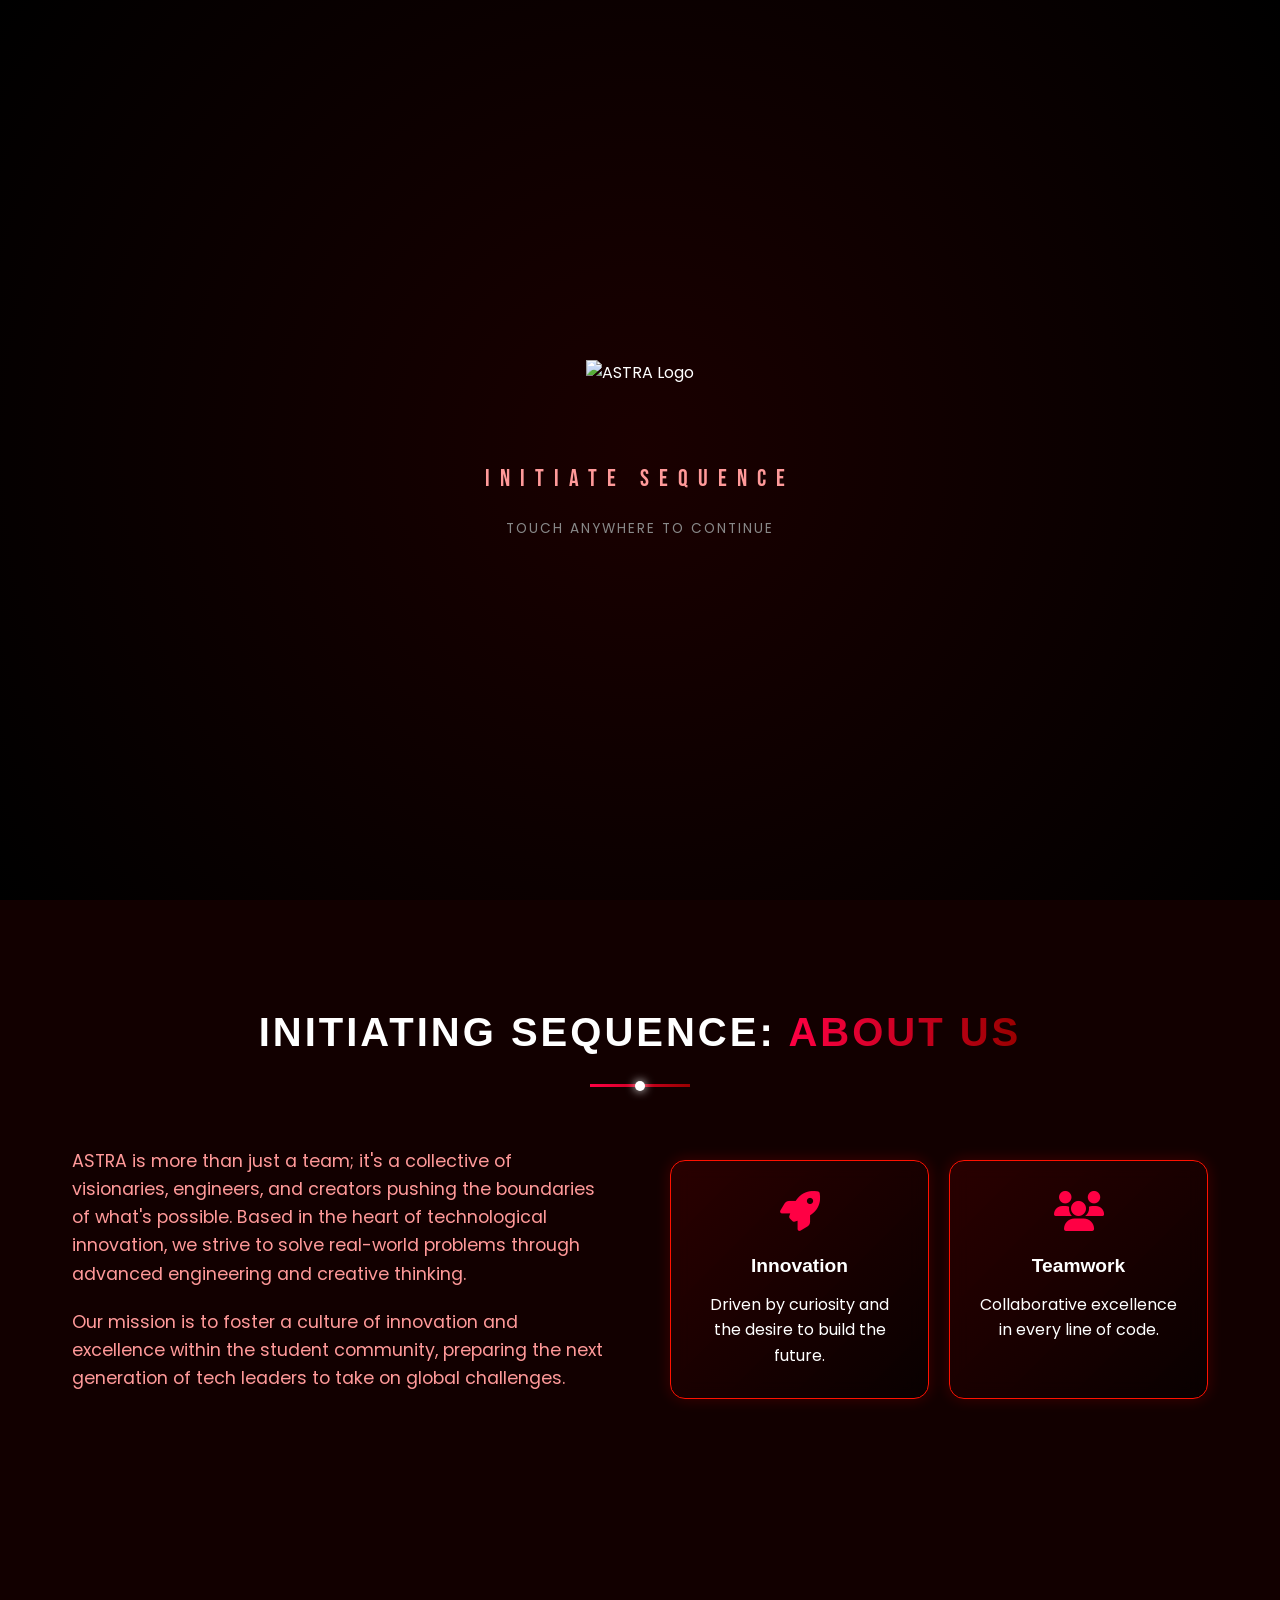
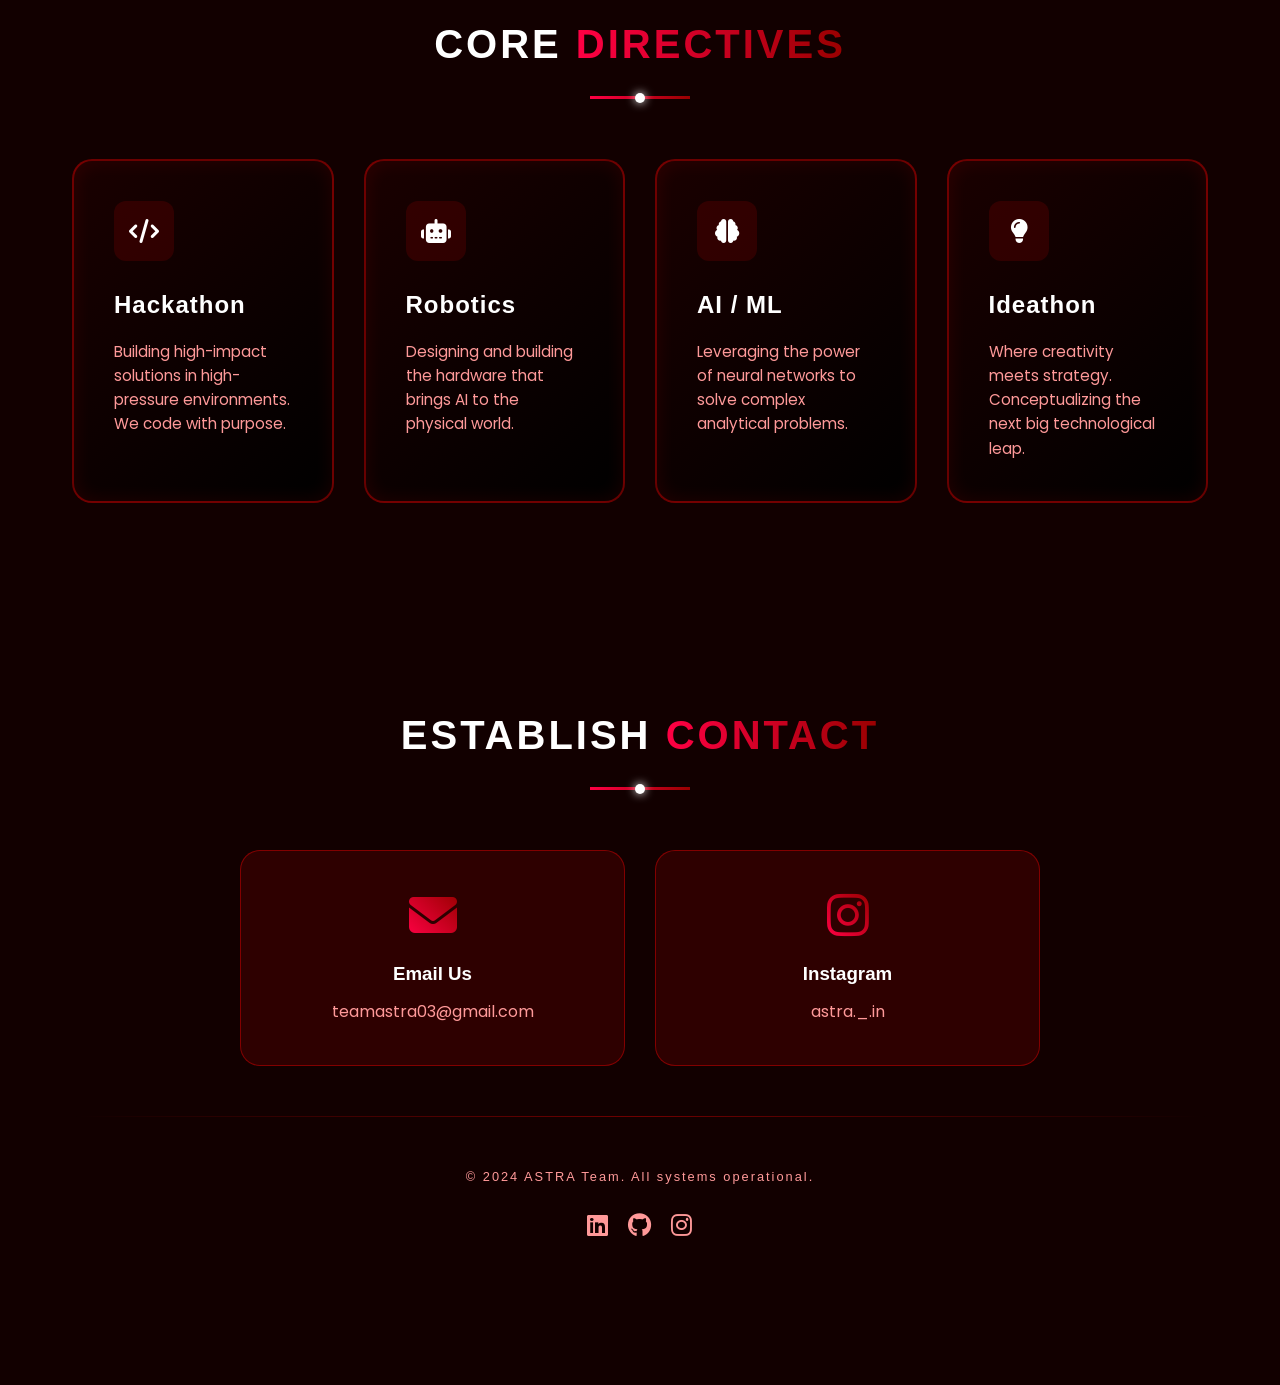
==== commit 3ca7093e: "updated code" ====
--- a/index.html
+++ b/index.html
@@ -23,15 +23,14 @@
 <body>
 
     <!-- Preloader -->
-    <div id="preloader" style="z-index: 99999;">
-        <video id="init-video" playsinline style="display: none; width: 100%; height: 100%; object-fit: cover; position: absolute; top: 0; left: 0; z-index: 1;">
+    <div id="preloader" style="z-index: 99999; position: fixed; inset: 0; background: #050000;">
+        <video id="init-video" preload="auto" playsinline style="display: none; width: 100%; height: 100%; object-fit: cover; position: absolute; top: 0; left: 0; z-index: 1;">
             <source src="initialization/WhatsApp Video 2026-04-19 at 12.56.18 PM.mp4" type="video/mp4">
         </video>
-        <div id="start-overlay" class="loader-content" style="z-index: 2; cursor: pointer; text-align: center; width: 100%; height: 100%; display: flex; justify-content: center; align-items: center; background: #000;">
-            <div>
-                <h1 class="logo-text" style="animation: none; margin-bottom: 20px;">SYSTEM READY</h1>
-                <p style="color: var(--primary-glow); font-size: 1.2rem; letter-spacing: 3px; font-weight: bold; animation: pulse 1.5s infinite;">[ CLICK TO INITIALIZE ASTRA ]</p>
-            </div>
+        <div id="start-overlay" class="loader-content" style="z-index: 2; cursor: pointer; text-align: center; width: 100%; height: 100%; display: flex; flex-direction: column; justify-content: center; align-items: center; background: radial-gradient(circle at center, #1a0000 0%, #000 100%);">
+            <img src="logo/logo1-tp.png" alt="ASTRA Logo" style="height: 85px; width: auto; margin-bottom: 15px;">
+            <p style="color: var(--text-dim); font-size: 1.5rem; letter-spacing: 10px; font-family: 'Bebas Neue', sans-serif; text-transform: uppercase;">INITIATE SEQUENCE</p>
+            <p style="font-size: 0.85rem; color: #888; font-family: 'Poppins', sans-serif; margin-top: 20px; letter-spacing: 2px; text-transform: uppercase; animation: pulse 2s infinite ease-in-out;">Touch anywhere to continue</p>
         </div>
     </div>
 
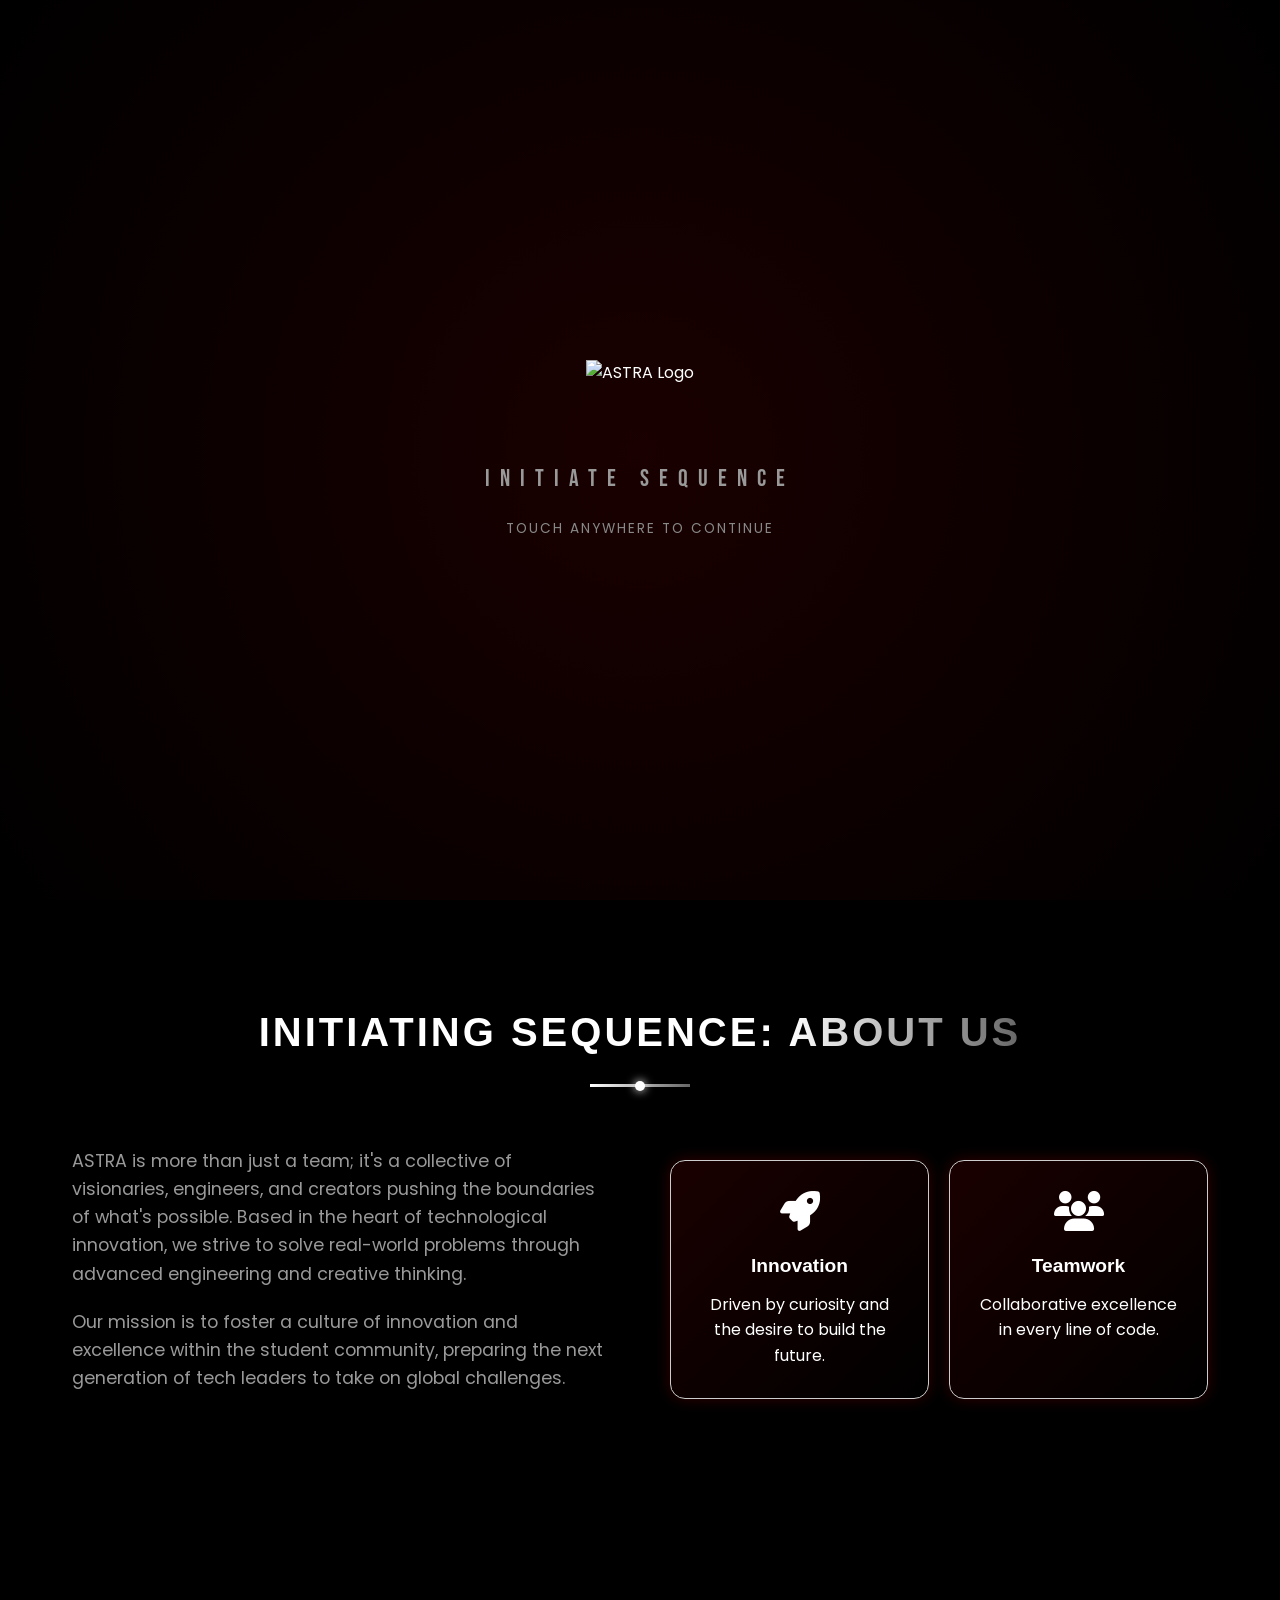
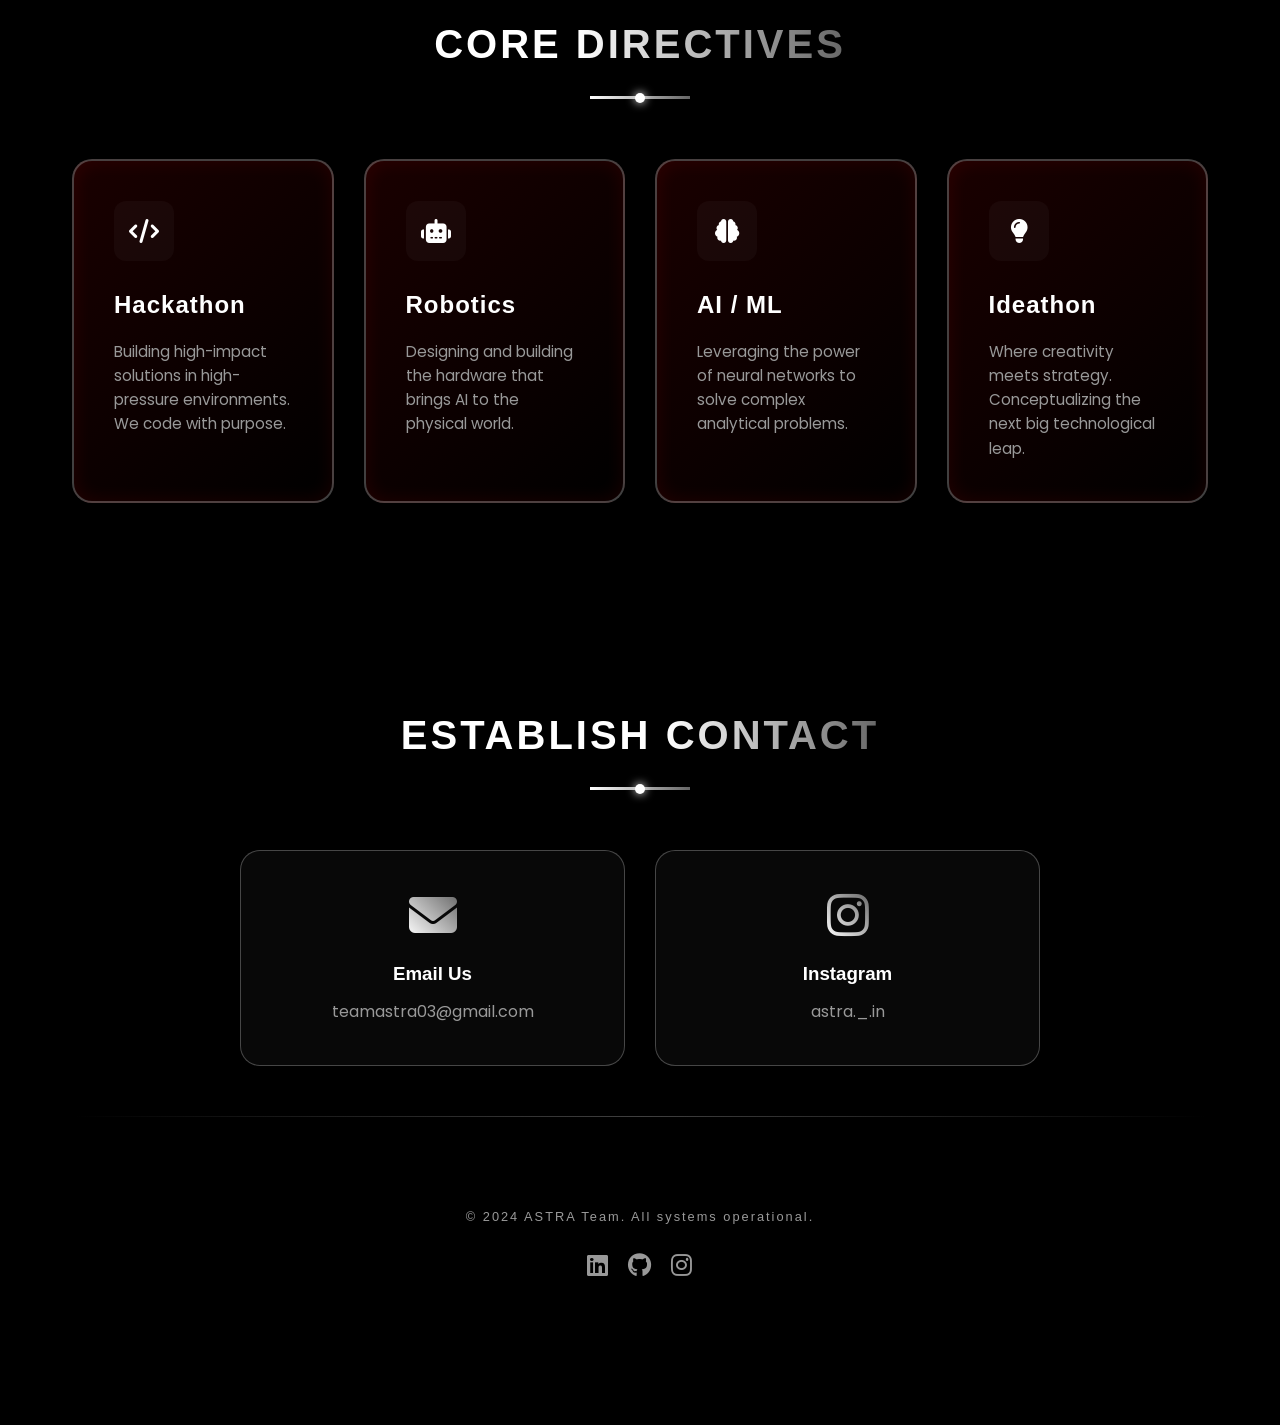
==== commit b62a90ed: "updated code" ====
--- a/index.html
+++ b/index.html
@@ -173,6 +173,7 @@
 
     <!-- Contact Section -->
     <section id="contact" class="section">
+
         <div class="container">
             <div class="section-header reveal">
                 <h2 class="section-title">Establish <span class="text-gradient">Contact</span></h2>
@@ -196,8 +197,13 @@
 
                 <div class="tech-lines"></div>
 
-                <div class="footer-minimal reveal-delay">
-                    <p>&copy; 2024 ASTRA Team. All systems operational.</p>
+                <div class="footer-minimal reveal-delay" style="position: relative; padding: 40px 0; display: flex; flex-direction: column; align-items: center; z-index: 1;">
+                    <!-- Scaled Spider Centered behind Footer -->
+                    <div style="position: absolute; top: 50%; left: 50%; transform: translate(-50%, -50%); z-index: -1; pointer-events: none; opacity: 0.35; display: flex; justify-content: center; align-items: center; width: 100vw; overflow: hidden;">
+                        <img src="logo/spider-transparent.png" alt="" style="width: 100vw; max-width: none; height: auto; object-fit: cover; filter: contrast(1.8) drop-shadow(0 0 15px rgba(255, 17, 0, 0.6)); mask-image: radial-gradient(ellipse at center, black 30%, transparent 75%); -webkit-mask-image: radial-gradient(ellipse at center, black 30%, transparent 75%);">
+                    </div>
+                
+                    <p style="margin-top: 0;">&copy; 2024 ASTRA Team. All systems operational.</p>
                     <div class="social-icons">
                         <a href="#"><i class="fab fa-linkedin"></i></a>
                         <a href="#"><i class="fab fa-github"></i></a>
@@ -215,6 +221,25 @@
         <div id="caption"></div>
     </div>
 
+    <!-- Liquid Metal Ripple Scripts -->
+    <script src="https://code.jquery.com/jquery-3.6.0.min.js"></script>
+    <script src="https://cdn.jsdelivr.net/npm/jquery.ripples@0.6.3/dist/jquery.ripples.min.js"></script>
+    <script>
+        // Initialize Liquid WebGL Ripples on Background
+        $(document).ready(function() {
+            try {
+                $('body').ripples({
+                    resolution: 512,
+                    dropRadius: 25,
+                    perturbance: 0.04,
+                });
+            } catch (e) {
+                console.error("Liquid Chrome effect not supported.", e);
+            }
+        });
+    </script>
+
+    <!-- Custom Scripts -->
     <script src="script.js"></script>
 </body>
 
--- a/style.css
+++ b/style.css
@@ -4,16 +4,16 @@
 */
 
 :root {
-    --primary-red: #ff1100;
-    --primary-glow: #ff4d00;
-    --primary-blue: #ff0044; /* Repurposed to Red */
-    --primary-purple: #990000;
-    --bg-dark: #120000;
-    --bg-darker: #080000;
-    --glass-bg: rgba(255, 0, 0, 0.12);
-    --glass-border: rgba(255, 0, 0, 0.4);
+    --primary-red: #cccccc;
+    --primary-glow: #ffffff;
+    --primary-blue: #ffffff; 
+    --primary-purple: #666666;
+    --bg-dark: #000000;
+    --bg-darker: #000000;
+    --glass-bg: rgba(255, 255, 255, 0.03);
+    --glass-border: rgba(255, 255, 255, 0.25);
     --text-main: #ffffff;
-    --text-dim: #ff9999;
+    --text-dim: #999999;
     --font-header: 'boldum-Bold-Exfont13e8', sans-serif;
     --font-body: 'Poppins', sans-serif;
     --transition-smooth: all 0.4s cubic-bezier(0.4, 0, 0.2, 1);
@@ -32,6 +32,8 @@
 
 body {
     background-color: var(--bg-dark);
+    background-image: radial-gradient(circle at center, #1a1a1a 0%, #000000 100%);
+    background-attachment: fixed;
     color: var(--text-main);
     font-family: var(--font-body);
     overflow-x: hidden;
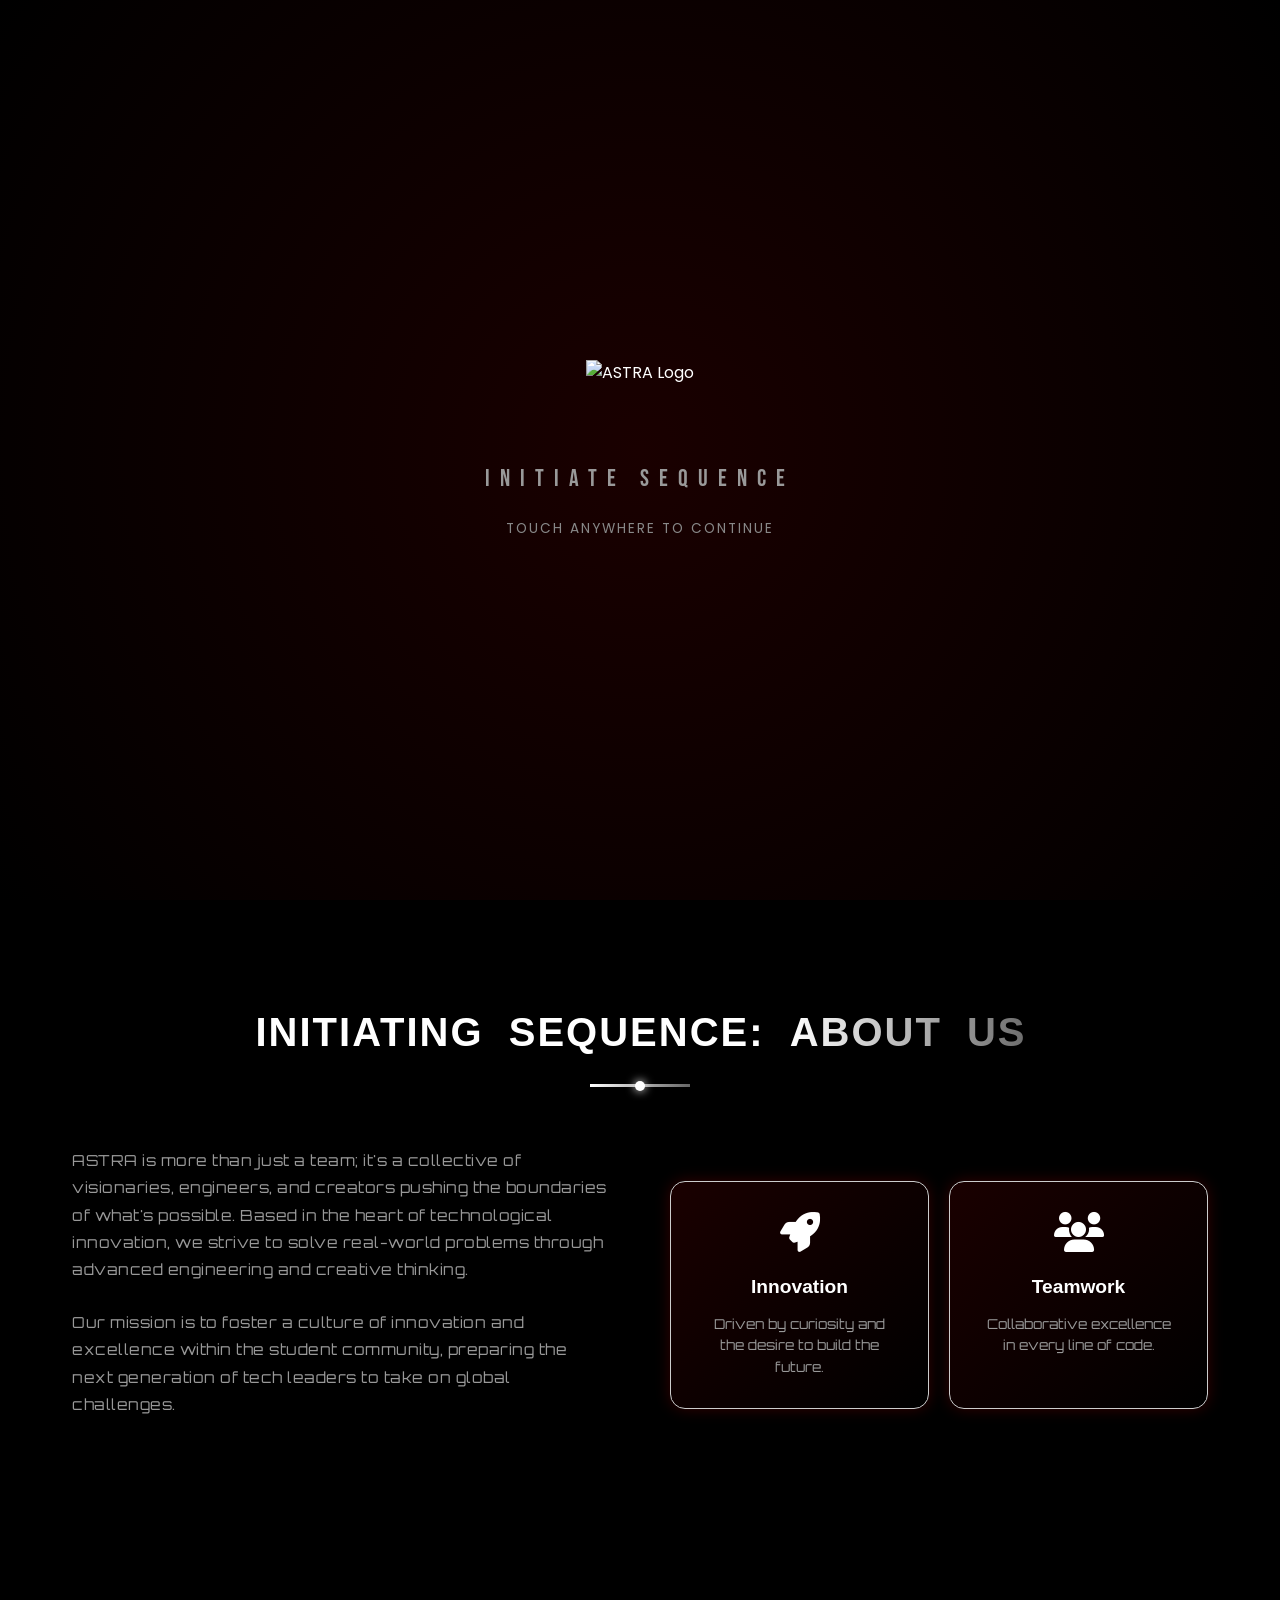
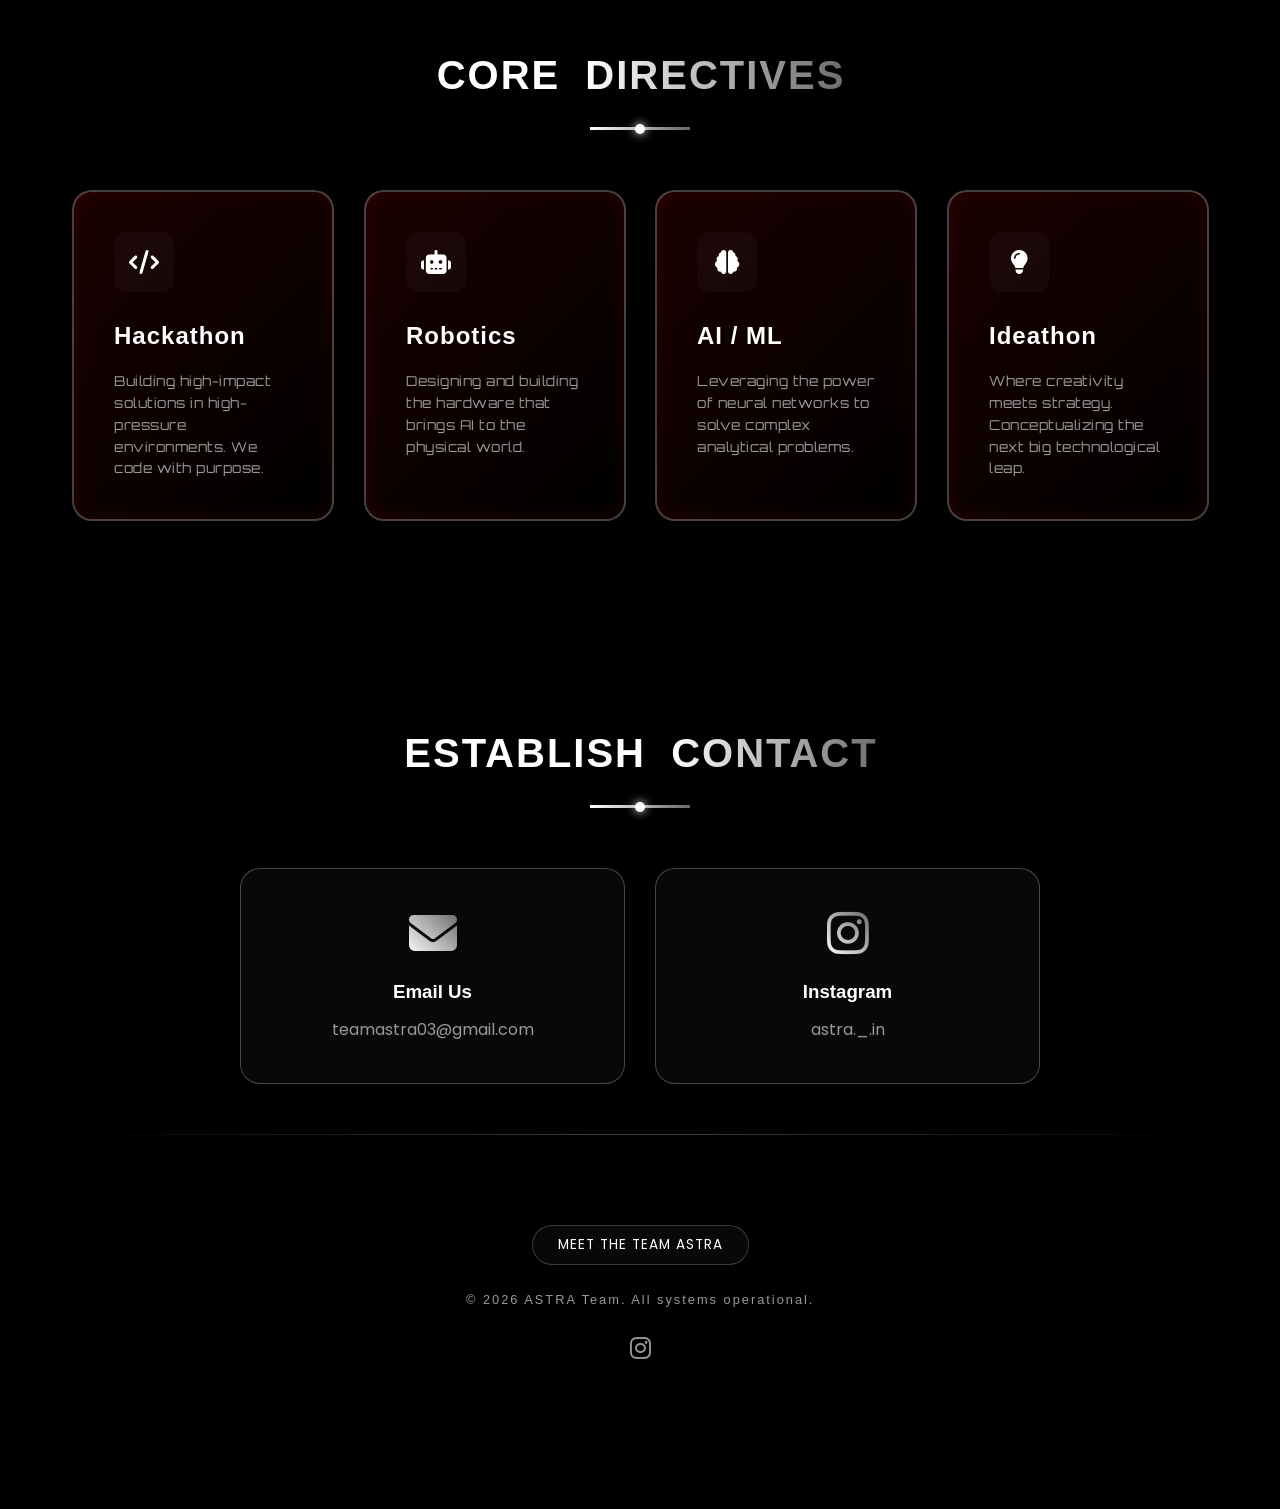
==== commit 0f96323a: "updated code" ====
--- a/index.html
+++ b/index.html
@@ -48,9 +48,9 @@
             </div>
             <ul class="nav-links">
                 <li><a href="#home">Home</a></li>
+                <li><a href="team.html">Team</a></li>
                 <li><a href="#about">About</a></li>
                 <li><a href="#directives">Directives</a></li>
-                <li><a href="#gallery">Gallery</a></li>
                 <li><a href="#contact">Contact</a></li>
             </ul>
             <div class="nav-controls">
@@ -69,7 +69,7 @@
     <!-- Hero Section -->
     <section id="home" class="hero">
         <div class="video-container">
-            <video id="hero-video" autoplay loop muted playsinline>
+            <video id="hero-video" loop muted playsinline>
                 <source src="video/InShot_20260418_151122389.mp4" type="video/mp4">
             </video>
             <div class="video-overlay"></div>
@@ -80,20 +80,20 @@
                 <img src="logo/logo.png" alt="ASTRA Logo" class="hero-logo">
             </div>
             <h2 class="tagline reveal-text-delay">BEYOND THE STARS</h2>
-            <a href="#directives" class="btn-glow">Discover More</a>
-        </div>
-    </section>
-
-    <!-- Audio Element -->
-    <audio id="bg-music" loop>
-        <source src="song/WhatsApp Audio 2026-04-18 at 3.15.08 PM.mpeg" type="audio/mpeg">
-    </audio>
+            <div style="display: flex; flex-direction: column; align-items: center; gap: 20px; margin-top: 15px;">
+                <a href="team.html" class="btn-glass" style="animation: heroFadeIn 1.5s ease-out 0.8s both;">Meet the Team ASTRA</a>
+                <a href="#directives" class="btn-glow" style="animation: heroFadeIn 1.5s ease-out 1.2s both;">Discover More</a>
+            </div>
+        </div>
+    </section>
+
+
 
     <!-- About Section -->
     <section id="about" class="section">
         <div class="container">
             <div class="section-header reveal">
-                <h2 class="section-title">Initiating Sequence: <span class="text-gradient">About Us</span></h2>
+                <h2 class="section-title">Initiating Sequence: <span class="text-gradient">About&nbsp;Us</span></h2>
                 <div class="divider"></div>
             </div>
 
@@ -126,7 +126,7 @@
     <section id="directives" class="section">
         <div class="container">
             <div class="section-header reveal">
-                <h2 class="section-title">Core <span class="text-gradient">Directives</span></h2>
+                <h2 class="section-title">Core&nbsp;<span class="text-gradient">Directives</span></h2>
                 <div class="divider"></div>
             </div>
 
@@ -176,7 +176,7 @@
 
         <div class="container">
             <div class="section-header reveal">
-                <h2 class="section-title">Establish <span class="text-gradient">Contact</span></h2>
+                <h2 class="section-title">Establish&nbsp;<span class="text-gradient">Contact</span></h2>
                 <div class="divider"></div>
             </div>
 
@@ -202,11 +202,13 @@
                     <div style="position: absolute; top: 50%; left: 50%; transform: translate(-50%, -50%); z-index: -1; pointer-events: none; opacity: 0.35; display: flex; justify-content: center; align-items: center; width: 100vw; overflow: hidden;">
                         <img src="logo/spider-transparent.png" alt="" style="width: 100vw; max-width: none; height: auto; object-fit: cover; filter: contrast(1.8) drop-shadow(0 0 15px rgba(255, 17, 0, 0.6)); mask-image: radial-gradient(ellipse at center, black 30%, transparent 75%); -webkit-mask-image: radial-gradient(ellipse at center, black 30%, transparent 75%);">
                     </div>
+
+                    <div class="quick-links" style="margin-bottom: 25px;">
+                        <a href="team.html" style="font-family: var(--font-body); font-size: 0.85rem; color: #fff; text-decoration: none; letter-spacing: 1px; border: 1px solid rgba(255,255,255,0.2); padding: 8px 25px; border-radius: 30px; transition: all 0.3s ease; display: inline-block; background: rgba(255,255,255,0.03); text-transform: uppercase;">Meet the Team ASTRA</a>
+                    </div>
                 
-                    <p style="margin-top: 0;">&copy; 2024 ASTRA Team. All systems operational.</p>
+                    <p style="margin-top: 0;">&copy; 2026 ASTRA Team. All systems operational.</p>
                     <div class="social-icons">
-                        <a href="#"><i class="fab fa-linkedin"></i></a>
-                        <a href="#"><i class="fab fa-github"></i></a>
                         <a href="https://instagram.com/astra._.in" target="_blank"><i class="fab fa-instagram"></i></a>
                     </div>
                 </div>
@@ -214,25 +216,30 @@
         </div>
     </section>
 
-    <!-- Lightbox Modal -->
-    <div id="lightbox" class="lightbox">
-        <span class="close-lightbox">&times;</span>
-        <img class="lightbox-content" id="lightbox-img">
-        <div id="caption"></div>
-    </div>
+
 
     <!-- Liquid Metal Ripple Scripts -->
     <script src="https://code.jquery.com/jquery-3.6.0.min.js"></script>
     <script src="https://cdn.jsdelivr.net/npm/jquery.ripples@0.6.3/dist/jquery.ripples.min.js"></script>
     <script>
-        // Initialize Liquid WebGL Ripples on Background
         $(document).ready(function() {
             try {
+                const isMobile = /Android|webOS|iPhone|iPad|iPod|BlackBerry|IEMobile|Opera Mini/i.test(navigator.userAgent);
+                
                 $('body').ripples({
-                    resolution: 512,
-                    dropRadius: 25,
-                    perturbance: 0.04,
+                    resolution: isMobile ? 256 : 512,
+                    dropRadius: isMobile ? 20 : 25,
+                    perturbance: isMobile ? 0.06 : 0.04,
+                    interactive: true
                 });
+
+                // Manual trigger for mobile touch to guarantee visibility
+                if (isMobile) {
+                    $('body').on('touchstart touchmove', function(e) {
+                        var touch = e.originalEvent.touches[0] || e.originalEvent.changedTouches[0];
+                        $(this).ripples('drop', touch.pageX, touch.pageY, 15, 0.05);
+                    });
+                }
             } catch (e) {
                 console.error("Liquid Chrome effect not supported.", e);
             }
--- a/style.css
+++ b/style.css
@@ -1,7 +1,5 @@
-/* 
-    ASTRA – Tech Student Team
-    Theme: Avengers / Futuristic / Neon
-*/
+@import url('https://fonts.googleapis.com/css2?family=Bebas+Neue&family=Poppins:wght@300;400;600&family=Orbitron:wght@400;500;700&display=swap');
+@import url('https://fonts.cdnfonts.com/css/avengeance');
 
 :root {
     --primary-red: #cccccc;
@@ -14,8 +12,10 @@
     --glass-border: rgba(255, 255, 255, 0.25);
     --text-main: #ffffff;
     --text-dim: #999999;
-    --font-header: 'boldum-Bold-Exfont13e8', sans-serif;
+    --font-header: 'Avengeance', sans-serif;
     --font-body: 'Poppins', sans-serif;
+    --font-tech: 'Orbitron', sans-serif;
+    --font-avengeance: 'Avengeance', sans-serif;
     --transition-smooth: all 0.4s cubic-bezier(0.4, 0, 0.2, 1);
 }
 
@@ -40,6 +40,12 @@
     line-height: 1.6;
 }
 
+@media (max-width: 768px) {
+    body {
+        background-attachment: scroll; /* Fix for WebGL ripples on mobile */
+    }
+}
+
 ::selection {
     background: var(--primary-blue);
     color: #fff;
@@ -68,6 +74,9 @@
     background: linear-gradient(90deg, var(--primary-blue), var(--primary-purple));
     -webkit-background-clip: text;
     -webkit-text-fill-color: transparent;
+    display: inline-block; /* Essential for padding to work on spans */
+    padding-right: 0.25em; /* Increased safety margin for leaning characters */
+    margin-right: -0.25em; /* Offset the padding to maintain visual centering */
 }
 
 .section {
@@ -226,14 +235,15 @@
     text-decoration: none;
     color: #ffffff; /* Brightened to pure white */
     font-family: var(--font-header);
-    font-size: 1.1rem; /* Slightly larger for easier reading */
-    font-weight: bold;
-    letter-spacing: 2px;
-    text-shadow: 0 2px 5px rgba(0,0,0,1), 0 0 15px rgba(0,0,0,0.8); /* Aggressive black shadow to separate text from background video */
+    font-size: 0.85rem; 
+    font-weight: normal;
+    letter-spacing: 1.5px;
+    margin-right: -1.5px; /* Ensures last character is fully visible */
+    text-shadow: 0 2px 5px rgba(0,0,0,1), 0 0 15px rgba(0,0,0,0.8); 
     transition: var(--transition-smooth);
     text-transform: uppercase;
     position: relative;
-    padding-bottom: 5px;
+    padding: 0 5px; /* Minor safety buffer */
 }
 
 /* Glowing Underline Animation */
@@ -328,7 +338,12 @@
     left: 0;
     width: 100%;
     height: 100%;
-    background: linear-gradient(to bottom, rgba(18,0,0,0) 0%, rgba(18,0,0,0.4) 60%, rgba(18,0,0,1) 100%);
+    /* Deeper Black Fade for seamless section transitions */
+    background: linear-gradient(to bottom, 
+        transparent 0%, 
+        rgba(0, 0, 0, 0.2) 30%, 
+        rgba(0, 0, 0, 0.6) 70%, 
+        rgb(0, 0, 0) 100%);
 }
 
 .hero-content {
@@ -345,9 +360,9 @@
 .hero-logo {
     max-width: 800px; /* Slightly increased size */
     height: auto;
-    opacity: 0.65; /* Gives the logo a translucent glass feel */
-    mix-blend-mode: overlay; /* Makes the logo dynamically blend with the video colors */
-    filter: drop-shadow(0 0 15px rgba(255, 17, 0, 0.4)); /* Subtle theme glow */
+    opacity: 0.85; 
+    mix-blend-mode: normal; 
+    filter: drop-shadow(0 0 20px rgba(255, 255, 255, 0.3)); 
     transform: perspective(1000px) translate3d(0,0,20px); 
     animation: heroFadeIn 1.5s ease-out;
 }
@@ -401,7 +416,52 @@
     background: var(--primary-blue);
     box-shadow: 0 0 20px var(--primary-blue);
     color: var(--bg-dark);
-    font-weight: bold;
+}
+
+.btn-glass {
+    display: inline-block;
+    padding: 16px 45px;
+    background: rgba(255, 255, 255, 0.01); /* Almost invisible background */
+    backdrop-filter: blur(8px) saturate(150%); /* Clearer, less milky blur */
+    -webkit-backdrop-filter: blur(8px) saturate(150%);
+    border: 1px solid rgba(255, 255, 255, 0.08); /* Ultrathin border */
+    border-radius: 12px;
+    color: #ffffff;
+    text-decoration: none;
+    font-family: var(--font-header);
+    letter-spacing: 2px;
+    word-spacing: 8px; 
+    text-transform: uppercase;
+    font-size: 0.9rem;
+    transition: all 0.4s cubic-bezier(0.175, 0.885, 0.32, 1.275);
+    box-shadow: inset 0 0 0 1px rgba(255, 255, 255, 0.03); /* Minimal inner reflection */
+    position: relative;
+    overflow: hidden;
+    z-index: 1;
+}
+.btn-glass::before {
+    content: '';
+    position: absolute;
+    top: 0;
+    left: -100%;
+    width: 100%;
+    height: 100%;
+    background: linear-gradient(90deg, transparent, rgba(255, 255, 255, 0.1), transparent);
+    transition: 0.6s;
+    z-index: -1;
+}
+
+.btn-glass:hover::before {
+    left: 100%;
+}
+
+.btn-glass:hover {
+    background: rgba(255, 255, 255, 0.05);
+    border-color: rgba(255, 255, 255, 0.2);
+    transform: translateY(-4px) scale(1.02);
+    box-shadow: 0 10px 25px 0 rgba(0, 0, 0, 0.3);
+    color: #fff;
+    text-shadow: 0 0 10px rgba(255, 255, 255, 0.4);
 }
 
 @keyframes heroFadeIn {
@@ -419,8 +479,11 @@
     font-family: var(--font-header);
     font-size: 2.5rem;
     text-transform: uppercase;
-    letter-spacing: 3px;
+    letter-spacing: 2px;
+    word-spacing: 12px; /* Force space between words for Avengeance font */
+    margin-right: -2px; /* Balancing letter-spacing */
     margin-bottom: 20px;
+    overflow: visible;
 }
 
 .divider {
@@ -453,9 +516,12 @@
 }
 
 .about-text p {
-    margin-bottom: 20px;
-    font-size: 1.1rem;
+    font-family: var(--font-tech);
     color: var(--text-dim);
+    line-height: 1.8;
+    margin-bottom: 25px;
+    font-size: 0.95rem;
+    letter-spacing: 0.5px;
 }
 
 .about-cards {
@@ -491,6 +557,13 @@
     font-family: var(--font-header);
     margin-bottom: 10px;
     font-size: 1.2rem;
+}
+
+.stat-card p {
+    font-family: var(--font-tech);
+    font-size: 0.85rem;
+    line-height: 1.6;
+    color: var(--text-dim);
 }
 
 /* Core Directives */
@@ -574,8 +647,11 @@
 }
 
 .directive-card p {
+    font-family: var(--font-tech);
     color: var(--text-dim);
-    font-size: 0.95rem;
+    font-size: 0.85rem;
+    line-height: 1.6;
+    letter-spacing: 0.5px;
 }
 
 /* Gallery Section */
@@ -866,3 +942,603 @@
         font-size: 0.9rem;
     }
 }
+
+/* --- Team Page --- */
+.team-section {
+    padding: 120px 0;
+}
+
+.main-team-title {
+    font-size: 4rem;
+    letter-spacing: 12px;
+    word-spacing: 25px; /* Significant gap between THE, TEAM, and ASTRA */
+    text-align: center;
+    font-weight: 800;
+    margin-top: 40px;
+    text-shadow: 0 0 30px rgba(255, 255, 255, 0.2);
+    overflow: visible;
+    white-space: nowrap; /* Keep it on one line as a flagship title */
+    display: block;
+    width: 100%;
+    margin-right: -12px; /* Crucial: offsets the letter-spacing to truly center the word */
+}
+
+.team-grid {
+    display: grid;
+    grid-template-columns: repeat(auto-fit, minmax(280px, 1fr));
+    gap: 30px;
+    margin-top: 40px;
+}
+
+.leader-grid {
+    display: flex;
+    justify-content: center;
+    flex-wrap: wrap;
+    gap: 40px;
+    margin-bottom: 80px;
+}
+
+.member-card {
+    background: linear-gradient(135deg, rgba(255, 255, 255, 0.12) 0%, rgba(255, 255, 255, 0.04) 100%);
+    padding: 60px 30px;
+    text-align: center;
+    position: relative;
+    clip-path: polygon(50% 0%, 100% 15%, 100% 85%, 50% 100%, 0% 85%, 0% 15%);
+    transition: var(--transition-smooth);
+    display: flex;
+    flex-direction: column;
+    align-items: center;
+    border: none; /* Borders don't work with clip-path */
+}
+
+/* Simulated Border for Hexagon */
+.member-card::after {
+    content: '';
+    position: absolute;
+    top: 0;
+    left: 0;
+    right: 0;
+    bottom: 0;
+    background: linear-gradient(135deg, rgba(255, 255, 255, 0.3), transparent);
+    clip-path: polygon(50% 0%, 100% 15%, 100% 85%, 50% 100%, 0% 85%, 0% 15%);
+    padding: 2px; /* This is the border width */
+    -webkit-mask: 
+        linear-gradient(#fff 0 0) content-box, 
+        linear-gradient(#fff 0 0);
+    -webkit-mask-composite: xor;
+    mask-composite: exclude;
+    pointer-events: none;
+}
+
+.member-card:hover {
+    transform: translateY(-15px) scale(1.05);
+    background: linear-gradient(135deg, rgba(255, 255, 255, 0.18) 0%, rgba(255, 255, 255, 0.08) 100%);
+    filter: drop-shadow(0 0 20px rgba(255, 255, 255, 0.2));
+}
+
+.member-card i.fa-user-circle {
+    font-size: 4rem;
+    color: #fff;
+    margin-bottom: 20px;
+    opacity: 0.8;
+    transition: 0.4s;
+    filter: drop-shadow(0 0 10px rgba(255, 255, 255, 0.3));
+}
+
+.member-card:hover i.fa-user-circle {
+    transform: scale(1.1);
+    opacity: 1;
+    filter: drop-shadow(0 0 20px rgba(255, 255, 255, 0.5));
+}
+
+.member-card h3 {
+    font-family: var(--font-header);
+    font-size: 2rem;
+    margin-bottom: 8px;
+    letter-spacing: 3px;
+    color: #fff;
+    text-shadow: 0 0 10px rgba(0,0,0,1);
+}
+
+.member-card .role {
+    color: var(--primary-glow);
+    font-size: 0.8rem;
+    text-transform: uppercase;
+    letter-spacing: 4px;
+    margin-bottom: 25px;
+    font-weight: 600;
+    opacity: 0.9;
+}
+
+.member-links {
+    display: flex;
+    gap: 25px;
+    margin-top: auto;
+}
+
+/* --- Member Portraits --- */
+.member-photo-wrapper {
+    width: 150px;
+    height: 150px;
+    margin: 0 auto 25px;
+    border-radius: 50%;
+    position: relative;
+    border: 2px solid rgba(255, 255, 255, 0.4);
+    overflow: hidden;
+    box-shadow: 0 0 30px rgba(255, 255, 255, 0.1);
+    transition: var(--transition-smooth);
+}
+
+.lead-card .member-photo-wrapper {
+    width: 180px;
+    height: 180px;
+    border-color: #ffffff;
+    box-shadow: 0 0 40px rgba(255, 255, 255, 0.3);
+}
+
+/* Scanning Effect for Portraits */
+.member-photo-wrapper::after {
+    content: '';
+    position: absolute;
+    top: -100%;
+    left: 0;
+    width: 100%;
+    height: 50%;
+    background: linear-gradient(to bottom, transparent, rgba(255, 255, 255, 0.2), transparent);
+    animation: scanLine 4s linear infinite;
+    pointer-events: none;
+}
+
+@keyframes scanLine {
+    0% { top: -100%; }
+    100% { top: 100%; }
+}
+
+.member-photo {
+    width: 100%;
+    height: 100%;
+    object-fit: cover;
+    filter: brightness(1.1) contrast(1.1) saturate(0.8);
+    transition: var(--transition-smooth);
+}
+
+.member-card:hover .member-photo-wrapper {
+    transform: scale(1.05);
+    border-color: #fff;
+    box-shadow: 0 0 50px rgba(255, 255, 255, 0.4);
+}
+
+.member-card:hover .member-photo {
+    transform: scale(1.1);
+}
+
+.member-links a {
+    color: rgba(255, 255, 255, 0.6);
+    font-size: 1.8rem;
+    transition: all 0.3s ease;
+}
+
+.member-links a:hover {
+    color: #fff;
+    transform: translateY(-3px) scale(1.2);
+    text-shadow: 0 0 15px rgba(255, 255, 255, 0.8);
+}
+
+/* --- Lead & Co-Lead Elite Styles --- */
+.lead-card {
+    min-width: 400px;
+    padding: 80px 40px;
+    clip-path: polygon(50% 0%, 100% 12%, 100% 88%, 50% 100%, 0% 88%, 0% 12%);
+    background: linear-gradient(135deg, rgba(255, 255, 255, 0.25) 0%, rgba(255, 255, 255, 0.08) 100%);
+    animation: float 4s ease-in-out infinite;
+    border: none;
+}
+
+.lead-card::after {
+    clip-path: polygon(50% 0%, 100% 12%, 100% 88%, 50% 100%, 0% 88%, 0% 12%);
+    background: linear-gradient(135deg, #fff, transparent);
+}
+
+.lead-card i.fa-crown {
+    font-size: 5rem;
+    color: #fff;
+    margin-bottom: 25px;
+    filter: drop-shadow(0 0 20px rgba(255, 255, 255, 0.8));
+}
+
+.lead-card h3 {
+    font-size: 2.8rem;
+    color: #ffffff;
+    margin-bottom: 20px;
+    text-shadow: 0 0 15px rgba(255, 255, 255, 0.5);
+}
+
+.lead-card .role {
+    color: #000;
+    background: #fff;
+    padding: 6px 20px;
+    border-radius: 4px;
+    font-weight: 800;
+    box-shadow: 0 0 25px rgba(255,255,255,0.6);
+}
+
+.co-lead-card {
+    min-width: 340px;
+    padding: 60px 30px;
+    animation: float 4s ease-in-out infinite;
+    animation-delay: 1.5s;
+    border: none;
+}
+
+.co-lead-card i.fa-shield-alt {
+    font-size: 4rem;
+    color: rgba(255,255,255,0.8);
+    margin-bottom: 20px;
+    filter: drop-shadow(0 0 15px rgba(255, 255, 255, 0.4));
+}
+
+.co-lead-card h3 {
+    font-size: 2.2rem;
+}
+
+.co-lead-card .role {
+    color: #000;
+    background: rgba(255,255,255,0.8);
+    padding: 5px 15px;
+    border-radius: 4px;
+    font-weight: 700;
+}
+
+@keyframes float {
+    0% { transform: translateY(0px); }
+    50% { transform: translateY(-15px); }
+    100% { transform: translateY(0px); }
+}
+
+/* Robotics Specific Sizing */
+.robotics-grid {
+    display: flex;
+    justify-content: center;
+    gap: 30px;
+}
+
+.robotics-grid .member-card {
+    width: 200px;
+    padding: 50px 20px;
+    clip-path: polygon(50% 0%, 100% 15%, 100% 85%, 50% 100%, 0% 85%, 0% 15%);
+}
+
+.robotics-grid .member-photo-wrapper {
+    width: 100px;
+    height: 100px;
+}
+
+.robotics-grid .member-card h3 {
+    font-size: 1.4rem;
+    letter-spacing: 2px;
+}
+
+.robotics-grid .member-card .role {
+    font-size: 0.65rem;
+    letter-spacing: 2px;
+}
+
+.robotics-grid .member-links a {
+    font-size: 1.4rem;
+}
+
+/* --- Cinematic Team Background FX --- */
+.team-bg-fx {
+    position: fixed;
+    top: 0;
+    left: 0;
+    width: 100%;
+    height: 100%;
+    z-index: -2;
+    overflow: hidden;
+    background: radial-gradient(circle at 50% 50%, #050505 0%, #000000 100%);
+    font-size: 0.8rem;
+    text-transform: uppercase;
+    letter-spacing: 4px;
+    margin-bottom: 25px;
+    font-weight: 600;
+    opacity: 0.9;
+}
+
+.member-links {
+    display: flex;
+    gap: 25px;
+    margin-top: auto;
+}
+
+/* --- Member Portraits --- */
+.member-photo-wrapper {
+    width: 150px;
+    height: 150px;
+    margin: 0 auto 25px;
+    border-radius: 50%;
+    position: relative;
+    border: 2px solid rgba(255, 255, 255, 0.4);
+    overflow: hidden;
+    box-shadow: 0 0 30px rgba(255, 255, 255, 0.1);
+    transition: var(--transition-smooth);
+}
+
+.lead-card .member-photo-wrapper {
+    width: 180px;
+    height: 180px;
+    border-color: #ffffff;
+    box-shadow: 0 0 40px rgba(255, 255, 255, 0.3);
+}
+
+/* Scanning Effect for Portraits */
+.member-photo-wrapper::after {
+    content: '';
+    position: absolute;
+    top: -100%;
+    left: 0;
+    width: 100%;
+    height: 50%;
+    background: linear-gradient(to bottom, transparent, rgba(255, 255, 255, 0.2), transparent);
+    animation: scanLine 4s linear infinite;
+    pointer-events: none;
+}
+
+@keyframes scanLine {
+    0% { top: -100%; }
+    100% { top: 100%; }
+}
+
+.member-photo {
+    width: 100%;
+    height: 100%;
+    object-fit: cover;
+    filter: brightness(1.1) contrast(1.1) saturate(0.8);
+    transition: var(--transition-smooth);
+}
+
+.member-card:hover .member-photo-wrapper {
+    transform: scale(1.05);
+    border-color: #fff;
+    box-shadow: 0 0 50px rgba(255, 255, 255, 0.4);
+}
+
+.member-card:hover .member-photo {
+    transform: scale(1.1);
+}
+
+.member-links a {
+    color: rgba(255, 255, 255, 0.6);
+    font-size: 1.8rem;
+    transition: all 0.3s ease;
+}
+
+.member-links a:hover {
+    color: #fff;
+    transform: translateY(-3px) scale(1.2);
+    text-shadow: 0 0 15px rgba(255, 255, 255, 0.8);
+}
+
+/* --- Lead & Co-Lead Elite Styles --- */
+.lead-card {
+    min-width: 400px;
+    padding: 80px 40px;
+    clip-path: polygon(50% 0%, 100% 12%, 100% 88%, 50% 100%, 0% 88%, 0% 12%);
+    background: linear-gradient(135deg, rgba(255, 255, 255, 0.25) 0%, rgba(255, 255, 255, 0.08) 100%);
+    animation: float 4s ease-in-out infinite;
+    border: none;
+}
+
+.lead-card::after {
+    clip-path: polygon(50% 0%, 100% 12%, 100% 88%, 50% 100%, 0% 88%, 0% 12%);
+    background: linear-gradient(135deg, #fff, transparent);
+}
+
+.lead-card i.fa-crown {
+    font-size: 5rem;
+    color: #fff;
+    margin-bottom: 25px;
+    filter: drop-shadow(0 0 20px rgba(255, 255, 255, 0.8));
+}
+
+.lead-card h3 {
+    font-size: 2.8rem;
+    color: #ffffff;
+    margin-bottom: 20px;
+    text-shadow: 0 0 15px rgba(255, 255, 255, 0.5);
+}
+
+.lead-card .role {
+    color: #000;
+    background: #fff;
+    padding: 6px 20px;
+    border-radius: 4px;
+    font-weight: 800;
+    box-shadow: 0 0 25px rgba(255,255,255,0.6);
+}
+
+.co-lead-card {
+    min-width: 340px;
+    padding: 60px 30px;
+    animation: float 4s ease-in-out infinite;
+    animation-delay: 1.5s;
+    border: none;
+}
+
+.co-lead-card i.fa-shield-alt {
+    font-size: 4rem;
+    color: rgba(255,255,255,0.8);
+    margin-bottom: 20px;
+    filter: drop-shadow(0 0 15px rgba(255, 255, 255, 0.4));
+}
+
+.co-lead-card h3 {
+    font-size: 2.2rem;
+}
+
+.co-lead-card .role {
+    color: #000;
+    background: rgba(255,255,255,0.8);
+    padding: 5px 15px;
+    border-radius: 4px;
+    font-weight: 700;
+}
+
+@keyframes float {
+    0% { transform: translateY(0px); }
+    50% { transform: translateY(-15px); }
+    100% { transform: translateY(0px); }
+}
+
+/* Robotics Specific Sizing */
+.robotics-grid {
+    display: flex;
+    justify-content: center;
+    gap: 30px;
+}
+
+.robotics-grid .member-card {
+    width: 200px;
+    padding: 50px 20px;
+    clip-path: polygon(50% 0%, 100% 15%, 100% 85%, 50% 100%, 0% 85%, 0% 15%);
+}
+
+.robotics-grid .member-photo-wrapper {
+    width: 100px;
+    height: 100px;
+}
+
+.robotics-grid .member-card h3 {
+    font-size: 1.4rem;
+    letter-spacing: 2px;
+}
+
+.robotics-grid .member-card .role {
+    font-size: 0.65rem;
+    letter-spacing: 2px;
+}
+
+.robotics-grid .member-links a {
+    font-size: 1.4rem;
+}
+
+/* --- Cinematic Team Background FX --- */
+.team-bg-fx {
+    position: fixed;
+    top: 0;
+    left: 0;
+    width: 100%;
+    height: 100%;
+    z-index: -2;
+    overflow: hidden;
+    background: radial-gradient(circle at 50% 50%, #050505 0%, #000000 100%);
+    pointer-events: none;
+}
+
+.glow-orb {
+    position: absolute;
+    border-radius: 50%;
+    filter: blur(80px);
+    opacity: 0.12;
+    animation: floatOrb 20s infinite alternate ease-in-out;
+    will-change: transform;
+    pointer-events: none;
+}
+
+.orb-1 { width: 600px; height: 600px; background: var(--primary-red); top: -10%; left: -10%; animation-duration: 25s; }
+.orb-2 { width: 500px; height: 500px; background: #444; bottom: -10%; right: -10%; animation-duration: 30s; animation-delay: -5s; }
+.orb-3 { width: 400px; height: 400px; background: var(--primary-blue); top: 40%; left: 50%; animation-duration: 35s; animation-delay: -10s; }
+
+@keyframes floatOrb {
+    0% { transform: translate3d(0, 0, 0) scale(1); }
+    33% { transform: translate3d(40px, 80px, 0) scale(1.05); }
+    66% { transform: translate3d(-60px, 30px, 0) scale(0.95); }
+    100% { transform: translate3d(15px, -40px, 0) scale(1); }
+}
+
+/* --- Mobile Overrides & Optimization --- */
+@media (max-width: 768px) {
+    .team-grid { grid-template-columns: repeat(auto-fit, minmax(140px, 1fr)); gap: 15px; }
+    .member-card { padding: 20px 15px; border-radius: 12px; animation: none !important; }
+    .leader-card { width: 100%; max-width: 260px; }
+    .main-team-title { font-size: 2rem; letter-spacing: 3px; }
+    .member-photo-wrapper { width: 90px !important; height: 90px !important; }
+    .lead-card .member-photo-wrapper { width: 120px !important; height: 120px !important; }
+    .avengers-ring { display: none !important; } /* High performance cost */
+    .glow-orb { filter: blur(40px); opacity: 0.08; }
+}
+
+/* --- Avengers 3D Tech Rings (Desktop Only Optimization) --- */
+.avengers-ring {
+    position: absolute;
+    border: 1px dashed rgba(255, 255, 255, 0.08);
+    border-radius: 50%;
+    pointer-events: none;
+    z-index: -1;
+    transform-style: preserve-3d;
+    backface-visibility: hidden;
+    will-change: transform;
+}
+
+.ring-1 {
+    width: 1400px; height: 1400px; top: -30%; right: -25%;
+    animation: rotate3D 90s linear infinite;
+    opacity: 0.04;
+}
+
+.ring-2 {
+    width: 1000px; height: 1000px; bottom: -10%; left: -15%;
+    border-style: double; border-width: 10px;
+    animation: rotate3DRev 70s linear infinite;
+    opacity: 0.02;
+}
+
+@keyframes rotate3D {
+    0% { transform: perspective(1500px) rotateX(65deg) rotateZ(0deg) translate3d(0,0,0); }
+    100% { transform: perspective(1500px) rotateX(65deg) rotateZ(360deg) translate3d(0,0,0); }
+}
+
+@keyframes rotate3DRev {
+    0% { transform: perspective(1500px) rotateX(-55deg) rotateZ(360deg) translate3d(0,0,0); }
+    100% { transform: perspective(1500px) rotateX(-55deg) rotateZ(0deg) translate3d(0,0,0); }
+}
+
+/* --- Performance Scroller Reveal --- */
+.reveal, .reveal-delay, .reveal-delay-2, .reveal-delay-3 {
+    opacity: 0;
+    transform: translate3d(0, 20px, 0);
+    transition: transform 0.7s cubic-bezier(0.16, 1, 0.3, 1), opacity 0.7s linear;
+    will-change: transform, opacity;
+    backface-visibility: hidden;
+}
+
+.reveal.active, .reveal-delay.active, .reveal-delay-2.active, .reveal-delay-3.active {
+    opacity: 1; transform: translate3d(0, 0, 0);
+}
+
+.reveal-delay { transition-delay: 0.05s; }
+.reveal-delay-2 { transition-delay: 0.1s; }
+.reveal-delay-3 { transition-delay: 0.15s; }
+
+/* Global GPU Layering */
+.member-card, .hero-video, .team-bg-fx, .glow-orb, .avengers-ring {
+    transform: translateZ(0);
+    backface-visibility: hidden;
+}
+
+/* CRT Overlay Optimization */
+body::after {
+    content: "";
+    position: fixed;
+    top: 0; left: 0; width: 100%; height: 100%;
+    background: repeating-linear-gradient(0deg, rgba(0,0,0,0.03) 0px, rgba(0,0,0,0.03) 1px, transparent 1px, transparent 4px);
+    pointer-events: none;
+    z-index: 9999;
+    opacity: 0.3;
+    animation: hudFlicker 0.3s infinite alternate;
+}
+
+@keyframes hudFlicker {
+    0% { opacity: 0.28; }
+    100% { opacity: 0.32; }
+}
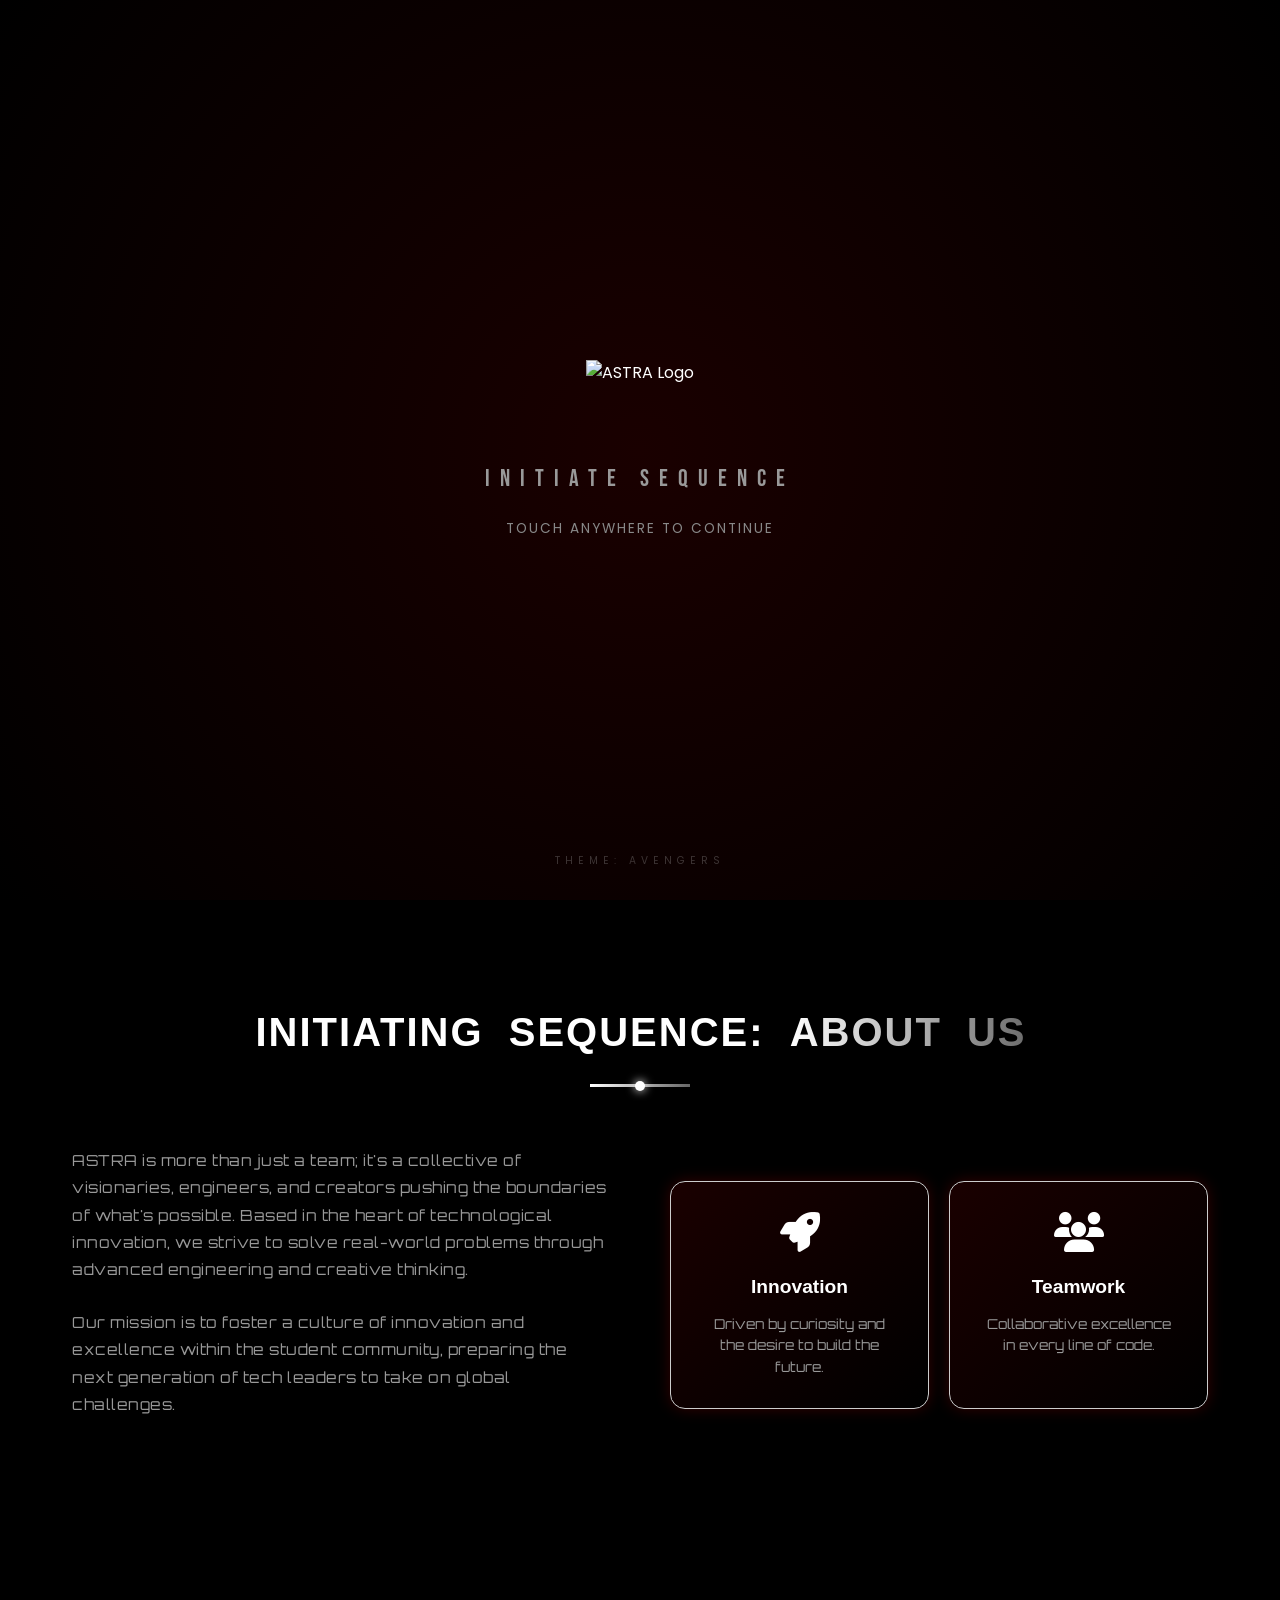
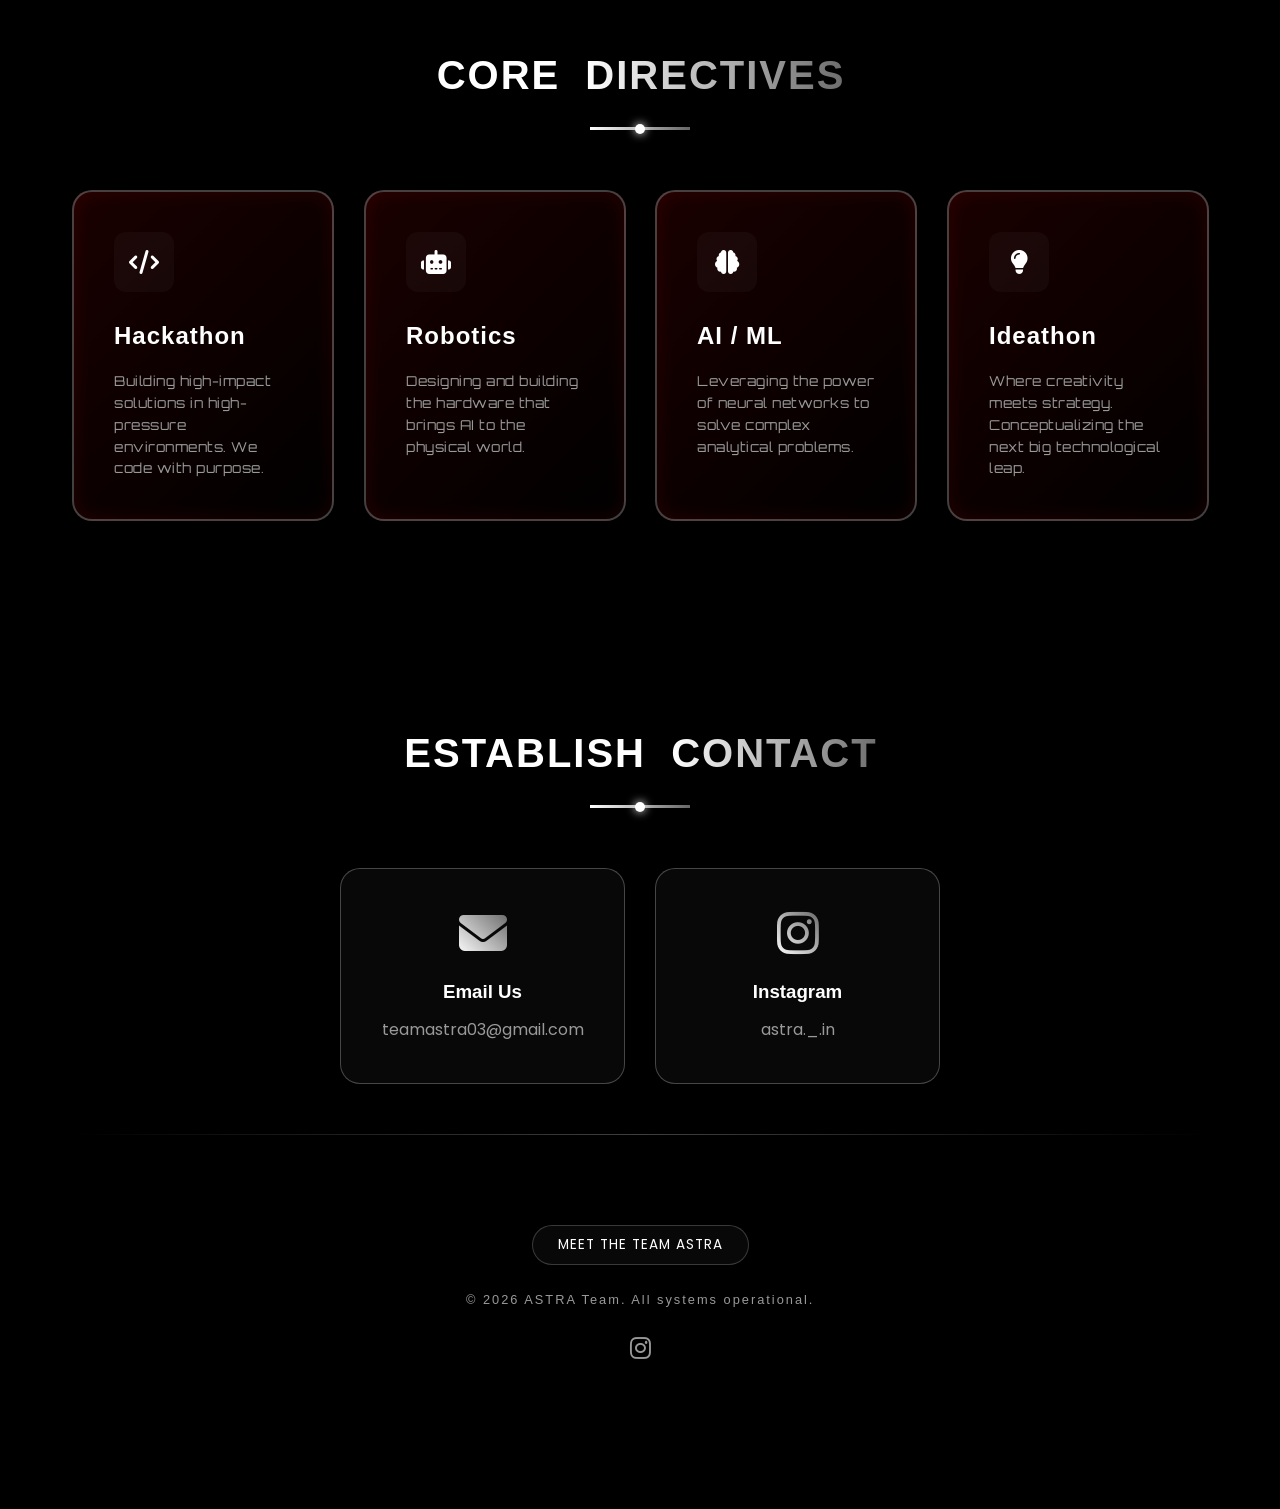
==== commit 37593762: "major changes" ====
--- a/index.html
+++ b/index.html
@@ -18,6 +18,9 @@
     <link rel="stylesheet" href="https://cdnjs.cloudflare.com/ajax/libs/font-awesome/6.4.0/css/all.min.css">
 
     <link rel="stylesheet" href="style.css">
+
+    <!-- Vercel Analytics -->
+    <script defer src="https://cdn.vercel-analytics.com/v1/script.js"></script>
 </head>
 
 <body>
@@ -31,6 +34,7 @@
             <img src="logo/logo1-tp.png" alt="ASTRA Logo" style="height: 85px; width: auto; margin-bottom: 15px;">
             <p style="color: var(--text-dim); font-size: 1.5rem; letter-spacing: 10px; font-family: 'Bebas Neue', sans-serif; text-transform: uppercase;">INITIATE SEQUENCE</p>
             <p style="font-size: 0.85rem; color: #888; font-family: 'Poppins', sans-serif; margin-top: 20px; letter-spacing: 2px; text-transform: uppercase; animation: pulse 2s infinite ease-in-out;">Touch anywhere to continue</p>
+            <p style="position: absolute; bottom: 30px; left: 50%; transform: translateX(-50%); font-size: 0.65rem; color: rgba(255,255,255,0.2); font-family: 'Poppins', sans-serif; text-transform: uppercase; letter-spacing: 5px;">Theme: Avengers</p>
         </div>
     </div>
 
@@ -226,18 +230,13 @@
             try {
                 const isMobile = /Android|webOS|iPhone|iPad|iPod|BlackBerry|IEMobile|Opera Mini/i.test(navigator.userAgent);
                 
-                $('body').ripples({
-                    resolution: isMobile ? 256 : 512,
-                    dropRadius: isMobile ? 20 : 25,
-                    perturbance: isMobile ? 0.06 : 0.04,
-                    interactive: true
-                });
-
-                // Manual trigger for mobile touch to guarantee visibility
-                if (isMobile) {
-                    $('body').on('touchstart touchmove', function(e) {
-                        var touch = e.originalEvent.touches[0] || e.originalEvent.changedTouches[0];
-                        $(this).ripples('drop', touch.pageX, touch.pageY, 15, 0.05);
+                // SKIPPING RIPPLE EFFECT ON MOBILE PER USER REQUEST
+                if (!isMobile) {
+                    $('body').ripples({
+                        resolution: 512,
+                        dropRadius: 25,
+                        perturbance: 0.04,
+                        interactive: true
                     });
                 }
             } catch (e) {
--- a/style.css
+++ b/style.css
@@ -149,7 +149,7 @@
 
 .logo-text {
     font-family: var(--font-header);
-    font-size: 2rem;
+    font-size: 0.9rem;
     letter-spacing: 5px;
     margin-top: 20px;
     text-shadow: 0 0 10px var(--primary-blue);
@@ -353,12 +353,13 @@
 
 /* Hero Content Update */
 .hero-logo-container {
+    margin-top: 50px;
     margin-bottom: 20px;
     animation: heroFadeIn 1.5s ease-out;
 }
 
 .hero-logo {
-    max-width: 800px; /* Slightly increased size */
+    max-width: 600px; /* Reduced size */
     height: auto;
     opacity: 0.85; 
     mix-blend-mode: normal; 
@@ -369,21 +370,23 @@
 
 .tagline {
     font-family: var(--font-header);
-    font-size: 1.2rem; 
-    letter-spacing: 8px; 
-    color: #ffffff; /* Forced pure white to ensure it is visible */
-    text-shadow: 0 0 10px rgba(0, 0, 0, 0.8); /* Ensures it pops over any bright video spots */
-    margin-top: 0px; 
-    margin-bottom: 40px;
+    font-size: 0.9rem;
+    letter-spacing: 6px;
+    color: #ffffff;
+    text-shadow: 0 0 10px rgba(255,255,255,0.3), 0 0 20px rgba(0,0,0,0.8);
+    margin-top: 10px;
+    margin-bottom: 30px;
     text-transform: uppercase;
     position: relative;
-    z-index: 20; /* Keep it securely above all backgrounds and overlays */
+    z-index: 20;
     animation: heroFadeIn 1.5s ease-out 0.5s both;
 }
 
 .btn-glow {
     display: inline-block;
-    padding: 15px 40px;
+    width: 300px;
+    padding: 15px 0;
+    text-align: center;
     background: transparent;
     border: 1px solid var(--primary-blue);
     color: white;
@@ -420,7 +423,9 @@
 
 .btn-glass {
     display: inline-block;
-    padding: 16px 45px;
+    width: 300px;
+    padding: 15px 0;
+    text-align: center;
     background: rgba(255, 255, 255, 0.01); /* Almost invisible background */
     backdrop-filter: blur(8px) saturate(150%); /* Clearer, less milky blur */
     -webkit-backdrop-filter: blur(8px) saturate(150%);
@@ -721,7 +726,7 @@
     grid-template-columns: 1fr 1fr;
     gap: 30px;
     width: 100%;
-    max-width: 800px;
+    max-width: 600px;
 }
 
 .contact-card {
@@ -890,7 +895,7 @@
 
 /* Responsive */
 @media (max-width: 992px) {
-    .hero-logo { max-width: 80vw; } 
+    .hero-logo { max-width: 70vw; } 
     .about-grid { grid-template-columns: 1fr; }
     
     /* Transparent fully animated mobile menu */
@@ -920,23 +925,39 @@
 }
 
 @media (max-width: 768px) {
-    .hero-logo { max-width: 90vw; }
-    .tagline { 
-        font-size: 0.9rem; 
-        letter-spacing: 4px; 
-        margin-bottom: 30px; 
-        padding: 0 10px;
-    }
+    .hero-logo { max-width: 80vw; }
+    .tagline {
+    font-family: var(--font-header);
+    font-size: 0.9rem;
+    letter-spacing: 6px;
+    color: #ffffff;
+    text-shadow: 0 0 10px rgba(255,255,255,0.3), 0 0 20px rgba(0,0,0,0.8);
+    margin-top: 10px;
+    margin-bottom: 30px;
+    text-transform: uppercase;
+    position: relative;
+    z-index: 20;
+    animation: heroFadeIn 1.5s ease-out 0.5s both;
+}
     .contact-info { grid-template-columns: 1fr; }
     .container { padding: 0 1.5rem; }
 }
 
 @media (max-width: 480px) {
-    .hero-logo { max-width: 95vw; }
-    .tagline { 
-        font-size: 0.8rem; 
-        letter-spacing: 3px; 
-    }
+    .hero-logo { max-width: 85vw; }
+    .tagline {
+    font-family: var(--font-header);
+    font-size: 0.9rem;
+    letter-spacing: 6px;
+    color: #ffffff;
+    text-shadow: 0 0 10px rgba(255,255,255,0.3), 0 0 20px rgba(0,0,0,0.8);
+    margin-top: 10px;
+    margin-bottom: 30px;
+    text-transform: uppercase;
+    position: relative;
+    z-index: 20;
+    animation: heroFadeIn 1.5s ease-out 0.5s both;
+}
     .btn-glow {
         padding: 12px 30px;
         font-size: 0.9rem;
@@ -950,7 +971,7 @@
 
 .main-team-title {
     font-size: 4rem;
-    letter-spacing: 12px;
+    letter-spacing: 6px;
     word-spacing: 25px; /* Significant gap between THE, TEAM, and ASTRA */
     text-align: center;
     font-weight: 800;
@@ -1033,7 +1054,7 @@
 
 .member-card h3 {
     font-family: var(--font-header);
-    font-size: 2rem;
+    font-size: 0.9rem;
     margin-bottom: 8px;
     letter-spacing: 3px;
     color: #fff;
@@ -1214,7 +1235,7 @@
 }
 
 .robotics-grid .member-card h3 {
-    font-size: 1.4rem;
+    font-size: 0.9rem;
     letter-spacing: 2px;
 }
 
@@ -1224,7 +1245,7 @@
 }
 
 .robotics-grid .member-links a {
-    font-size: 1.4rem;
+    font-size: 0.9rem;
 }
 
 /* --- Cinematic Team Background FX --- */
@@ -1409,7 +1430,7 @@
 }
 
 .robotics-grid .member-card h3 {
-    font-size: 1.4rem;
+    font-size: 0.9rem;
     letter-spacing: 2px;
 }
 
@@ -1419,7 +1440,7 @@
 }
 
 .robotics-grid .member-links a {
-    font-size: 1.4rem;
+    font-size: 0.9rem;
 }
 
 /* --- Cinematic Team Background FX --- */
@@ -1459,13 +1480,48 @@
 /* --- Mobile Overrides & Optimization --- */
 @media (max-width: 768px) {
     .team-grid { grid-template-columns: repeat(auto-fit, minmax(140px, 1fr)); gap: 15px; }
-    .member-card { padding: 20px 15px; border-radius: 12px; animation: none !important; }
+    .member-card { 
+        padding: 20px 15px; 
+        border-radius: 12px; 
+        animation: none !important;
+        background: rgba(255, 255, 255, 0.08) !important; /* Simple flat background */
+    }
+    .member-card::after { display: none !important; } /* Remove complex clip-path border */
     .leader-card { width: 100%; max-width: 260px; }
-    .main-team-title { font-size: 2rem; letter-spacing: 3px; }
+    .main-team-title { font-size: 2.8rem; letter-spacing: 2px; }
     .member-photo-wrapper { width: 90px !important; height: 90px !important; }
     .lead-card .member-photo-wrapper { width: 120px !important; height: 120px !important; }
     .avengers-ring { display: none !important; } /* High performance cost */
     .glow-orb { filter: blur(40px); opacity: 0.08; }
+
+    /* REMOVING GLASS EFFECTS PER USER REQUEST */
+    .btn-glass, .stat-card, #navbar.scrolled, .contact-card, .lightbox, #start-init-btn {
+        backdrop-filter: none !important;
+        -webkit-backdrop-filter: none !important;
+        background: rgba(255, 255, 255, 0.08) !important; /* Slightly more opaque fallback */
+    }
+
+    /* SIMPLIFYING ANIMATIONS PER USER REQUEST */
+    .reveal, .reveal-delay, .reveal-delay-2, .reveal-delay-3 {
+        transform: translateY(20px) !important; /* Simple slide up */
+        filter: none !important;
+        transition: transform 0.5s ease-out, opacity 0.5s ease-out !important;
+    }
+
+    .reveal.active, .reveal-delay.active, .reveal-delay-2.active, .reveal-delay-3.active {
+        transform: translateY(0) !important;
+    }
+
+    /* Remove floating animations */
+    .lead-card, .co-lead-card {
+        animation: none !important;
+    }
+
+    /* Remove CRT Overlay Animation if it feels too much */
+    body::after {
+        animation: none !important;
+        opacity: 0.1 !important;
+    }
 }
 
 /* --- Avengers 3D Tech Rings (Desktop Only Optimization) --- */
@@ -1506,14 +1562,19 @@
 /* --- Performance Scroller Reveal --- */
 .reveal, .reveal-delay, .reveal-delay-2, .reveal-delay-3 {
     opacity: 0;
-    transform: translate3d(0, 20px, 0);
-    transition: transform 0.7s cubic-bezier(0.16, 1, 0.3, 1), opacity 0.7s linear;
-    will-change: transform, opacity;
+    transform: translate3d(0, 60px, 0) perspective(2000px) rotateX(25deg);
+    filter: blur(20px) brightness(1.8);
+    transition: transform 1.2s cubic-bezier(0.2, 0.8, 0.2, 1), 
+                opacity 1s ease-out, 
+                filter 1s ease-out;
+    will-change: transform, opacity, filter;
     backface-visibility: hidden;
 }
 
 .reveal.active, .reveal-delay.active, .reveal-delay-2.active, .reveal-delay-3.active {
-    opacity: 1; transform: translate3d(0, 0, 0);
+    opacity: 1; 
+    transform: translate3d(0, 0, 0) perspective(2000px) rotateX(0deg);
+    filter: blur(0) brightness(1);
 }
 
 .reveal-delay { transition-delay: 0.05s; }
@@ -1542,3 +1603,9 @@
     0% { opacity: 0.28; }
     100% { opacity: 0.32; }
 }
+
+@keyframes mainTitleEntry {
+    0% { opacity: 0; transform: scale(0.9) translateY(-20px); filter: blur(20px) contrast(200%); }
+    50% { opacity: 0.5; filter: blur(5px) contrast(150%); }
+    100% { opacity: 1; transform: scale(1) translateY(0); filter: blur(0); }
+}
